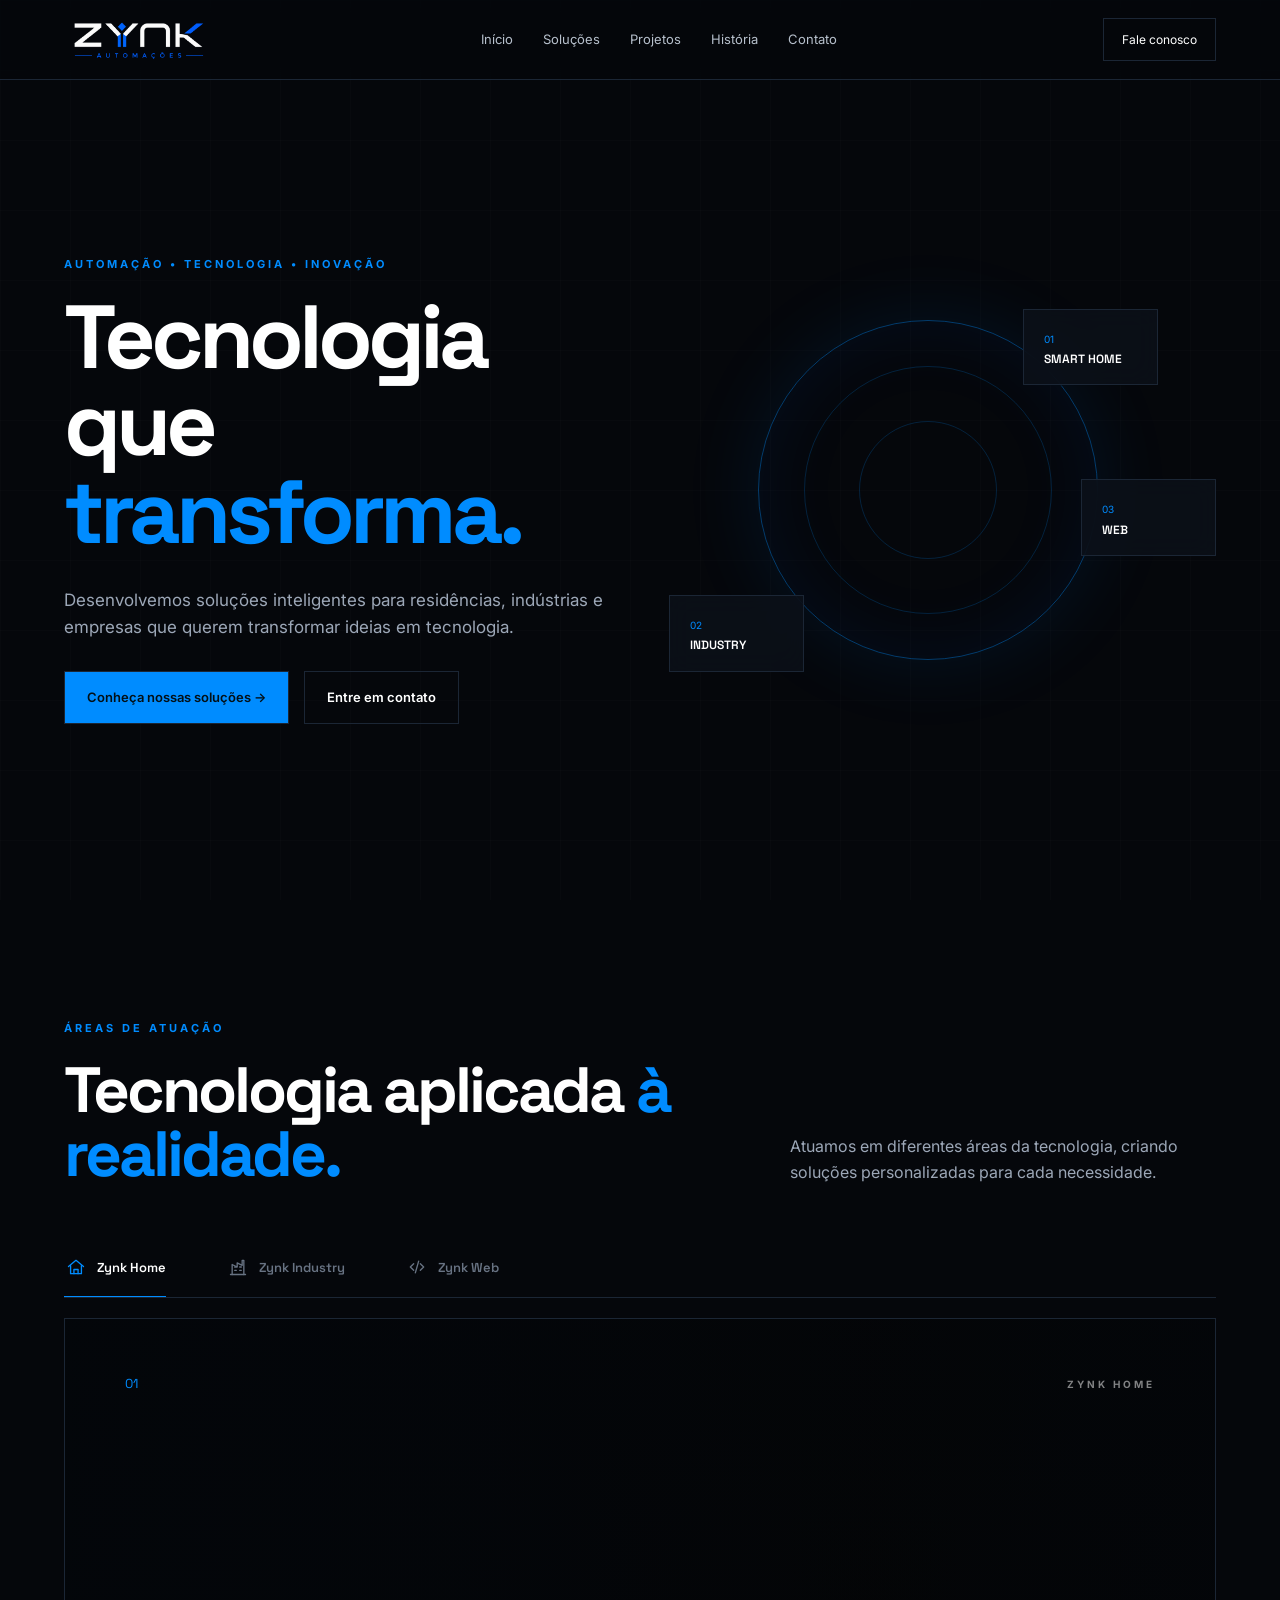
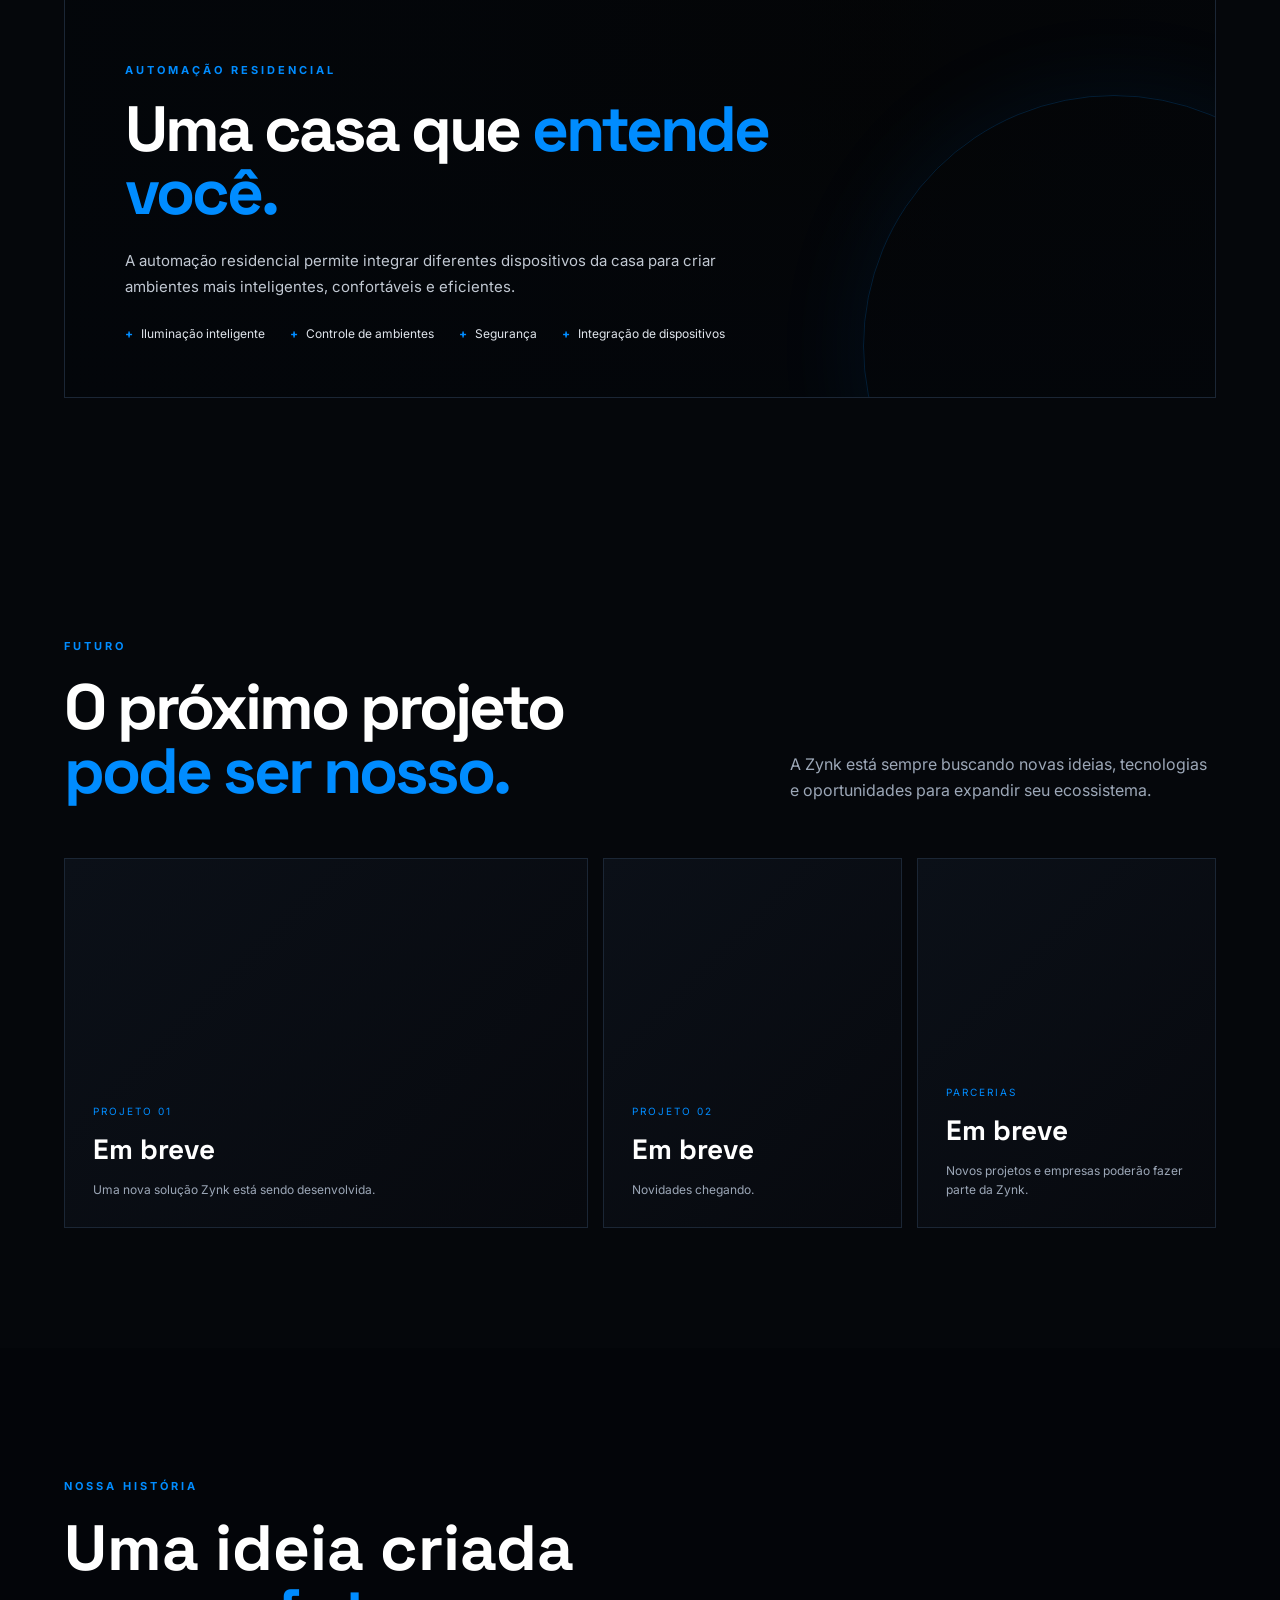
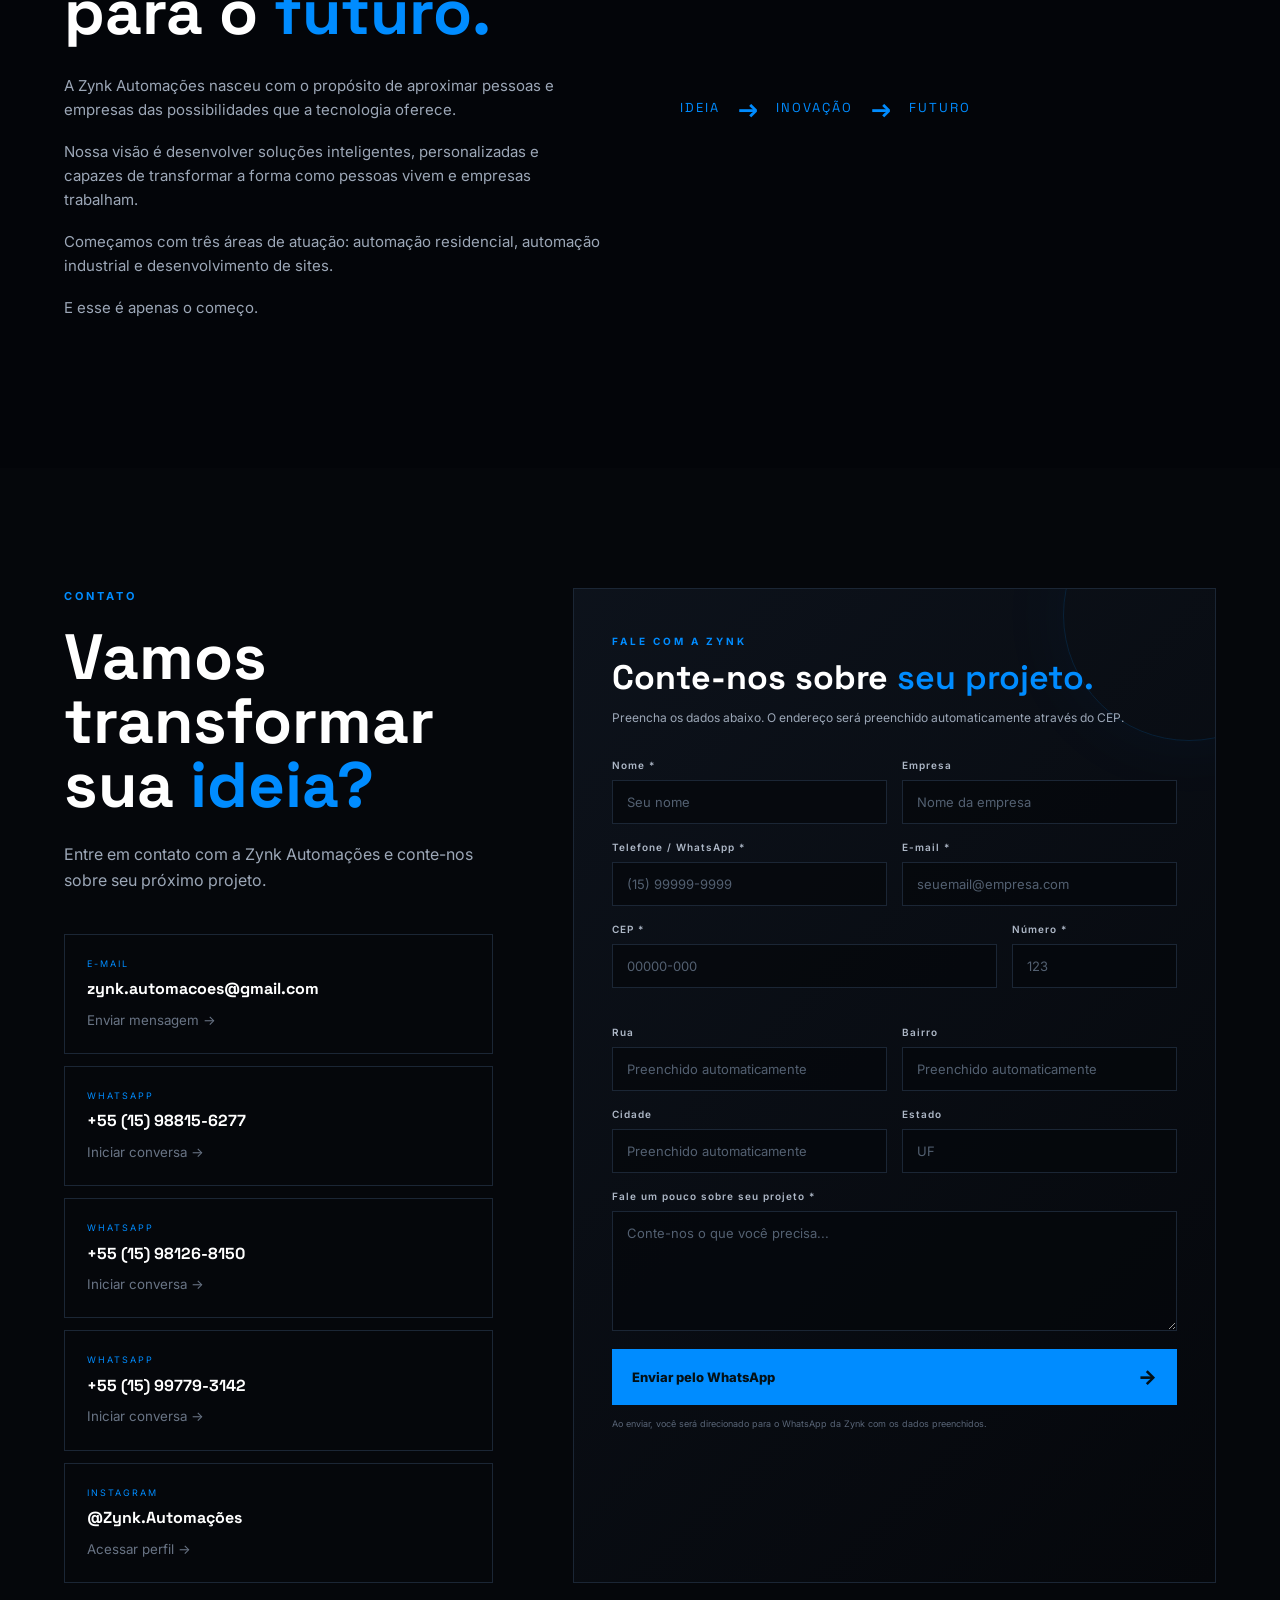
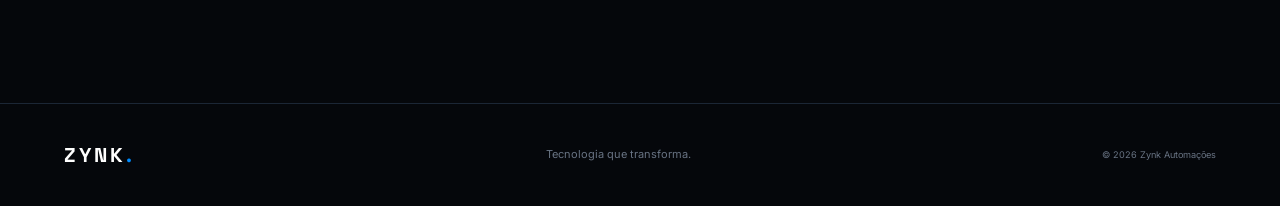
==== index.html @ 9f676075 "novos numeros" ====
<!DOCTYPE html>
<html lang="pt-BR">

<head>
    <meta charset="UTF-8">
    <meta name="viewport" content="width=device-width, initial-scale=1.0">

    <title>Zynk Automações</title>

    <link rel="stylesheet" href="style.css">
</head>

<body>

    <!-- ================= HEADER ================= -->

    <header class="header">

        <a href="#inicio" class="logo">
            <img src="imagens/logo-zynk.png.png" alt="Zynk Automações">
        </a>

        <nav class="desktop-nav">
            <a href="#inicio">Início</a>
            <a href="#atuacao">Soluções</a>
            <a href="#projetos">Projetos</a>
            <a href="#historia">História</a>
            <a href="#contato">Contato</a>
        </nav>

        <a href="#contato" class="header-button">
            Fale conosco
        </a>

        <!-- MENU HAMBÚRGUER -->

        <button
            class="menu-toggle"
            type="button"
            aria-label="Abrir menu"
            aria-expanded="false">

            <span></span>
            <span></span>
            <span></span>

        </button>

        <!-- MENU MOBILE -->

        <nav class="mobile-nav">

            <a href="#inicio">Início</a>
            <a href="#atuacao">Soluções</a>
            <a href="#projetos">Projetos</a>
            <a href="#historia">História</a>
            <a href="#contato">Contato</a>

            <a href="#contato" class="mobile-contact-button">
                Fale conosco →
            </a>

        </nav>

    </header>


    <!-- ================= HERO ================= -->

    <section id="inicio" class="hero">

        <div class="hero-content">

            <p class="tag">
                AUTOMAÇÃO • TECNOLOGIA • INOVAÇÃO
            </p>

            <h1>
                Tecnologia que
                <span>transforma.</span>
            </h1>

            <p class="hero-description">
                Desenvolvemos soluções inteligentes para residências,
                indústrias e empresas que querem transformar ideias
                em tecnologia.
            </p>

            <div class="hero-buttons">

                <a href="#atuacao" class="button primary">
                    Conheça nossas soluções →
                </a>

                <a href="#contato" class="button secondary">
                    Entre em contato
                </a>

            </div>

        </div>


        <!-- ELEMENTO VISUAL -->

        <div class="hero-visual">

            <div class="circle"></div>

            <div class="tech-card card-1">
                <span>01</span>
                <p>SMART HOME</p>
            </div>

            <div class="tech-card card-2">
                <span>02</span>
                <p>INDUSTRY</p>
            </div>

            <div class="tech-card card-3">
                <span>03</span>
                <p>WEB</p>
            </div>

        </div>

    </section>


    <!-- ================= ÁREAS DE ATUAÇÃO ================= -->

    <section id="atuacao" class="sector-section">

        <div class="sector-header">

            <div>

                <p class="tag">
                    ÁREAS DE ATUAÇÃO
                </p>

                <h2>
                    Tecnologia aplicada
                    <span>à realidade.</span>
                </h2>

            </div>

            <p>
                Atuamos em diferentes áreas da tecnologia,
                criando soluções personalizadas para cada
                necessidade.
            </p>

        </div>


        <!-- ================= ABAS ================= -->

        <div class="sector-tabs" role="tablist">

            <!-- HOME -->

            <button
                class="sector-tab active"
                type="button"
                data-sector="residencial"
                role="tab"
                aria-selected="true">

                <span class="tab-icon">

                    <svg viewBox="0 0 24 24" aria-hidden="true">
                        <path d="M3 11.5 12 4l9 7.5"></path>
                        <path d="M5.5 10.5V20h13v-9.5"></path>
                        <path d="M9.5 20v-5h5v5"></path>
                    </svg>

                </span>

                <span class="tab-text">
                    Zynk Home
                </span>

            </button>


            <!-- INDUSTRY -->

            <button
                class="sector-tab"
                type="button"
                data-sector="industrial"
                role="tab"
                aria-selected="false">

                <span class="tab-icon">

                    <svg viewBox="0 0 24 24" aria-hidden="true">
                        <path d="M3 21h18"></path>
                        <path d="M5 21V9l6 3V7l6 3V4h2v17"></path>
                        <path d="M8 16h2"></path>
                        <path d="M14 16h2"></path>
                        <path d="M8 12h2"></path>
                        <path d="M14 12h2"></path>
                    </svg>

                </span>

                <span class="tab-text">
                    Zynk Industry
                </span>

            </button>


            <!-- WEB -->

            <button
                class="sector-tab"
                type="button"
                data-sector="sites"
                role="tab"
                aria-selected="false">

                <span class="tab-icon">

                    <svg viewBox="0 0 24 24" aria-hidden="true">
                        <path d="m8 8-4 4 4 4"></path>
                        <path d="m16 8 4 4-4 4"></path>
                        <path d="m14 5-4 14"></path>
                    </svg>

                </span>

                <span class="tab-text">
                    Zynk Web
                </span>

            </button>

        </div>


        <!-- ================= ÁREA DOS SETORES ================= -->

        <div class="sector-display">


            <!-- ================= RESIDENCIAL ================= -->

            <article
                class="sector-panel active"
                data-panel="residencial">

                <video
                    class="sector-video"
                    autoplay
                    muted
                    loop
                    playsinline
                    preload="metadata">

                    <source
                        src="videos/smart-city-otimizado.mp4"
                        type="video/mp4">

                </video>

                <div class="sector-overlay"></div>

                <div class="sector-content">

                    <div class="sector-top">

                        <span class="sector-number">
                            01
                        </span>

                        <span class="sector-category">
                            ZYNK HOME
                        </span>

                    </div>


                    <div class="sector-main-text">

                        <p class="sector-small-title">
                            AUTOMAÇÃO RESIDENCIAL
                        </p>

                        <h3>
                            Uma casa que
                            <span>entende você.</span>
                        </h3>

                        <p class="sector-description">
                            A automação residencial permite integrar
                            diferentes dispositivos da casa para criar
                            ambientes mais inteligentes, confortáveis
                            e eficientes.
                        </p>

                        <ul class="sector-list">

                            <li>Iluminação inteligente</li>
                            <li>Controle de ambientes</li>
                            <li>Segurança</li>
                            <li>Integração de dispositivos</li>

                        </ul>

                    </div>

                </div>

            </article>


            <!-- ================= INDUSTRIAL ================= -->

            <article
                class="sector-panel"
                data-panel="industrial">

                <video
                    class="sector-video"
                    muted
                    loop
                    playsinline
                    preload="metadata">

                    <source
                        src="videos/industria-otimizado.mp4"
                        type="video/mp4">

                </video>

                <div class="sector-overlay"></div>

                <div class="sector-content">

                    <div class="sector-top">

                        <span class="sector-number">
                            02
                        </span>

                        <span class="sector-category">
                            ZYNK INDUSTRY
                        </span>

                    </div>


                    <div class="sector-main-text">

                        <p class="sector-small-title">
                            AUTOMAÇÃO INDUSTRIAL
                        </p>

                        <h3>
                            Processos mais
                            <span>inteligentes.</span>
                        </h3>

                        <p class="sector-description">
                            Desenvolvemos soluções para automatizar,
                            monitorar e integrar processos industriais,
                            buscando mais eficiência e controle.
                        </p>

                        <ul class="sector-list">

                            <li>Monitoramento</li>
                            <li>Controle de processos</li>
                            <li>Integração de sistemas</li>
                            <li>Projetos personalizados</li>

                        </ul>

                    </div>

                </div>

            </article>


            <!-- ================= SITES ================= -->

            <article
                class="sector-panel"
                data-panel="sites">

                <video
                    class="sector-video"
                    muted
                    loop
                    playsinline
                    preload="metadata">

                    <source
                        src="videos/web-otimizado.mp4"
                        type="video/mp4">

                </video>

                <div class="sector-overlay"></div>

                <div class="sector-content">

                    <div class="sector-top">

                        <span class="sector-number">
                            03
                        </span>

                        <span class="sector-category">
                            ZYNK WEB
                        </span>

                    </div>


                    <div class="sector-main-text">

                        <p class="sector-small-title">
                            DESENVOLVIMENTO DE SITES
                        </p>

                        <h3>
                            Sua empresa na
                            <span>internet.</span>
                        </h3>

                        <p class="sector-description">
                            Desenvolvemos sites modernos e responsivos
                            para empresas que desejam fortalecer sua
                            presença digital.
                        </p>

                        <ul class="sector-list">

                            <li>Sites institucionais</li>
                            <li>Landing pages</li>
                            <li>Design responsivo</li>
                            <li>Projetos personalizados</li>

                        </ul>

                    </div>

                </div>

            </article>

        </div>

    </section>


    <!-- ================= PROJETOS ================= -->

    <section id="projetos" class="section projects">

        <div class="section-header">

            <div>

                <p class="tag">
                    FUTURO
                </p>

                <h2>
                    O próximo projeto
                    <span>pode ser nosso.</span>
                </h2>

            </div>

            <p>
                A Zynk está sempre buscando novas ideias,
                tecnologias e oportunidades para expandir
                seu ecossistema.
            </p>

        </div>


        <div class="project-grid">

            <div class="project-card large">

                <span>
                    PROJETO 01
                </span>

                <h3>
                    Em breve
                </h3>

                <p>
                    Uma nova solução Zynk está sendo desenvolvida.
                </p>

            </div>


            <div class="project-card">

                <span>
                    PROJETO 02
                </span>

                <h3>
                    Em breve
                </h3>

                <p>
                    Novidades chegando.
                </p>

            </div>


            <div class="project-card">

                <span>
                    PARCERIAS
                </span>

                <h3>
                    Em breve
                </h3>

                <p>
                    Novos projetos e empresas poderão
                    fazer parte da Zynk.
                </p>

            </div>

        </div>

    </section>


    <!-- ================= HISTÓRIA ================= -->

    <section id="historia" class="history">

        <div class="history-content">

            <p class="tag">
                NOSSA HISTÓRIA
            </p>

            <h2>
                Uma ideia criada
                para o <span>futuro.</span>
            </h2>

            <p>
                A Zynk Automações nasceu com o propósito de
                aproximar pessoas e empresas das possibilidades
                que a tecnologia oferece.
            </p>

            <p>
                Nossa visão é desenvolver soluções inteligentes,
                personalizadas e capazes de transformar a forma
                como pessoas vivem e empresas trabalham.
            </p>

            <p>
                Começamos com três áreas de atuação:
                automação residencial, automação industrial
                e desenvolvimento de sites.
            </p>

            <p>
                E esse é apenas o começo.
            </p>

        </div>


        <div class="history-visual">

            <div class="history-line">

                <span>IDEIA</span>

                <strong>→</strong>

                <span>INOVAÇÃO</span>

                <strong>→</strong>

                <span>FUTURO</span>

            </div>

        </div>

    </section>


    <!-- ================= CONTATO ================= -->

    <section id="contato" class="section contact">

        <div class="contact-title">

            <p class="tag">
                CONTATO
            </p>

            <h2>
                Vamos transformar
                sua <span>ideia?</span>
            </h2>

            <p>
                Entre em contato com a Zynk Automações
                e conte-nos sobre seu próximo projeto.
            </p>


            <!-- CONTATOS DIRETOS -->

            <div class="contact-list">

                <!-- E-MAIL -->

                <a
                    href="mailto:zynk.automacoes@gmail.com"
                    class="contact-item">

                    <span>
                        E-MAIL
                    </span>

                    <strong>
                        zynk.automacoes@gmail.com
                    </strong>

                    <small>
                        Enviar mensagem →
                    </small>

                </a>


                <!-- TELEFONE 1 / WHATSAPP -->

                <a
                    href="https://wa.me/5515988156277"
                    target="_blank"
                    rel="noopener noreferrer"
                    class="contact-item">

                    <span>
                        WHATSAPP
                    </span>

                    <strong>
                        +55 (15) 98815-6277
                    </strong>

                    <small>
                        Iniciar conversa →
                    </small>

                </a>


                <!-- TELEFONE 2 -->

                <a
                    href="https://wa.me/5515981268150"
                    target="_blank"
                    rel="noopener noreferrer"
                    class="contact-item">

                    <span>
                        WHATSAPP
                    </span>

                    <strong>
                        +55 (15) 98126-8150
                    </strong>

                    <small>
                        Iniciar conversa →
                    </small>

                </a>


                <!-- TELEFONE 3 -->

                <a
                    href="https://wa.me/5515997793142"
                    target="_blank"
                    rel="noopener noreferrer"
                    class="contact-item">

                    <span>
                        WHATSAPP
                    </span>

                    <strong>
                        +55 (15) 99779-3142
                    </strong>

                    <small>
                        Iniciar conversa →
                    </small>

                </a>


                <!-- INSTAGRAM -->

                <a
                    href="https://www.instagram.com/zynk.automacoes/"
                    target="_blank"
                    rel="noopener noreferrer"
                    class="contact-item">

                    <span>
                        INSTAGRAM
                    </span>

                    <strong>
                        @Zynk.Automações
                    </strong>

                    <small>
                        Acessar perfil →
                    </small>

                </a>

            </div>

        </div>


        <!-- ================= FORMULÁRIO ================= -->

        <div class="contact-form-wrapper">

            <div class="form-heading">

                <span>
                    FALE COM A ZYNK
                </span>

                <h3>
                    Conte-nos sobre
                    <strong>seu projeto.</strong>
                </h3>

                <p>
                    Preencha os dados abaixo. O endereço será
                    preenchido automaticamente através do CEP.
                </p>

            </div>


            <form id="contactForm" class="contact-form">

                <div class="form-row">

                    <div class="form-group">

                        <label for="nome">
                            Nome *
                        </label>

                        <input
                            type="text"
                            id="nome"
                            name="nome"
                            placeholder="Seu nome"
                            autocomplete="name"
                            required>

                    </div>


                    <div class="form-group">

                        <label for="empresa">
                            Empresa
                        </label>

                        <input
                            type="text"
                            id="empresa"
                            name="empresa"
                            placeholder="Nome da empresa"
                            autocomplete="organization">

                    </div>

                </div>


                <div class="form-row">

                    <div class="form-group">

                        <label for="telefone">
                            Telefone / WhatsApp *
                        </label>

                        <input
                            type="tel"
                            id="telefone"
                            name="telefone"
                            placeholder="(15) 99999-9999"
                            autocomplete="tel"
                            maxlength="15"
                            required>

                    </div>


                    <div class="form-group">

                        <label for="email">
                            E-mail *
                        </label>

                        <input
                            type="email"
                            id="email"
                            name="email"
                            placeholder="seuemail@empresa.com"
                            autocomplete="email"
                            required>

                    </div>

                </div>


                <div class="form-row cep-row">

                    <div class="form-group cep-field">

                        <label for="cep">
                            CEP *
                        </label>

                        <input
                            type="text"
                            id="cep"
                            name="cep"
                            placeholder="00000-000"
                            inputmode="numeric"
                            autocomplete="postal-code"
                            maxlength="9"
                            required>

                        <small id="cepStatus" class="cep-status"></small>

                    </div>


                    <div class="form-group number-field">

                        <label for="numero">
                            Número *
                        </label>

                        <input
                            type="text"
                            id="numero"
                            name="numero"
                            placeholder="123"
                            autocomplete="address-line2"
                            required>

                    </div>

                </div>


                <div class="form-row">

                    <div class="form-group">

                        <label for="endereco">
                            Rua
                        </label>

                        <input
                            type="text"
                            id="endereco"
                            name="endereco"
                            placeholder="Preenchido automaticamente"
                            autocomplete="street-address"
                            readonly>

                    </div>


                    <div class="form-group">

                        <label for="bairro">
                            Bairro
                        </label>

                        <input
                            type="text"
                            id="bairro"
                            name="bairro"
                            placeholder="Preenchido automaticamente"
                            readonly>

                    </div>

                </div>


                <div class="form-row">

                    <div class="form-group">

                        <label for="cidade">
                            Cidade
                        </label>

                        <input
                            type="text"
                            id="cidade"
                            name="cidade"
                            placeholder="Preenchido automaticamente"
                            autocomplete="address-level2"
                            readonly>

                    </div>


                    <div class="form-group state-field">

                        <label for="estado">
                            Estado
                        </label>

                        <input
                            type="text"
                            id="estado"
                            name="estado"
                            placeholder="UF"
                            maxlength="2"
                            readonly>

                    </div>

                </div>


                <div class="form-group">

                    <label for="mensagem">
                        Fale um pouco sobre seu projeto *
                    </label>

                    <textarea
                        id="mensagem"
                        name="mensagem"
                        rows="5"
                        placeholder="Conte-nos o que você precisa..."
                        required></textarea>

                </div>


                <button
                    type="submit"
                    class="form-submit">

                    Enviar pelo WhatsApp
                    <span>→</span>

                </button>


                <p class="form-note">
                    Ao enviar, você será direcionado para o WhatsApp
                    da Zynk com os dados preenchidos.
                </p>

            </form>

        </div>

    </section>


    <!-- ================= FOOTER ================= -->

    <footer>

        <div class="footer-logo">
            ZYNK<span>.</span>
        </div>

        <p>
            Tecnologia que transforma.
        </p>

        <small>
            © 2026 Zynk Automações
        </small>

    </footer>


    <script src="script.js"></script>

</body>

</html>
---- style.css ----
@import url(
    'https://fonts.googleapis.com/css2?family=Inter:wght@400;500;600;700;800&family=Space+Grotesk:wght@400;500;600;700&display=swap'
);


/* =====================================================
   CONFIGURAÇÕES
===================================================== */

:root {

    --bg: #05070b;
    --bg-secondary: #0b0f16;
    --card: #101722;

    --text: #ffffff;
    --muted: #9ca7b7;

    --line: #1b2635;

    --cyan: #008CFF;
    --purple: #006BFF;

}


* {

    margin: 0;
    padding: 0;

    box-sizing: border-box;

}


html {

    scroll-behavior: smooth;

}


body {

    background: var(--bg);

    color: var(--text);

    font-family: "Inter", sans-serif;

    line-height: 1.6;

    overflow-x: hidden;

}


a {

    text-decoration: none;

    color: inherit;

}


button,
input,
textarea {

    font-family: inherit;

}


button {

    border: none;

}


input,
textarea {

    outline: none;

}


/* =====================================================
   SCROLLBAR
===================================================== */

::-webkit-scrollbar {

    width: 8px;

}


::-webkit-scrollbar-track {

    background: #030509;

}


::-webkit-scrollbar-thumb {

    background: #172334;

}


::-webkit-scrollbar-thumb:hover {

    background: var(--cyan);

}


/* =====================================================
   HEADER
===================================================== */

.header {

    height: 80px;

    position: fixed;

    top: 0;
    left: 0;

    width: 100%;

    z-index: 1000;

    display: flex;

    align-items: center;

    justify-content: space-between;

    padding: 0 5%;

    background: rgba(5,7,11,0.75);

    backdrop-filter: blur(15px);

    border-bottom: 1px solid var(--line);

}


.logo {

    display: flex;

    align-items: center;

    z-index: 1002;

}


.logo img {

    width: 150px;

    height: auto;

    display: block;

}


.desktop-nav {

    display: flex;

    gap: 30px;

}


.desktop-nav a {

    font-size: 13px;

    color: #b7c0cc;

    transition: 0.3s;

}


.desktop-nav a:hover {

    color: var(--cyan);

}


.header-button {

    border: 1px solid var(--line);

    padding: 11px 18px;

    font-size: 12px;

    transition: 0.3s;

}


.header-button:hover {

    border-color: var(--cyan);

    color: var(--cyan);

}


/* =====================================================
   MENU HAMBÚRGUER
===================================================== */

.menu-toggle {

    display: none;

    width: 42px;
    height: 42px;

    background: transparent;

    cursor: pointer;

    align-items: center;

    justify-content: center;

    flex-direction: column;

    gap: 5px;

    z-index: 1002;

}


.menu-toggle span {

    display: block;

    width: 24px;
    height: 2px;

    background: white;

    transition: 0.3s;

}


.menu-toggle.active span:nth-child(1) {

    transform: translateY(7px) rotate(45deg);

}


.menu-toggle.active span:nth-child(2) {

    opacity: 0;

}


.menu-toggle.active span:nth-child(3) {

    transform: translateY(-7px) rotate(-45deg);

}


/* =====================================================
   MENU MOBILE
===================================================== */

.mobile-nav {

    display: none;

    position: absolute;

    top: 80px;

    left: 0;

    width: 100%;

    padding: 15px 5% 25px;

    background: rgba(5,7,11,0.98);

    backdrop-filter: blur(20px);

    border-bottom: 1px solid var(--line);

}


.mobile-nav.open {

    display: flex;

    flex-direction: column;

}


.mobile-nav a {

    padding: 16px 0;

    color: #b7c0cc;

    font-size: 14px;

    border-bottom: 1px solid rgba(27,38,53,0.6);

    transition: 0.3s;

}


.mobile-nav a:hover {

    color: var(--cyan);

}


.mobile-nav .mobile-contact-button {

    margin-top: 15px;

    padding: 14px 18px;

    color: #031016;

    background: var(--cyan);

    border: none;

    text-align: center;

    font-weight: 700;

}


/* =====================================================
   HERO
===================================================== */

.hero {

    min-height: 100vh;

    padding: 160px 5% 80px;

    max-width: 1500px;

    margin: auto;

    display: grid;

    grid-template-columns: 1fr 1fr;

    align-items: center;

    position: relative;

    overflow: hidden;

}


.hero::before {

    content: "";

    position: absolute;

    inset: 0;

    opacity: 0.18;

    background-image:

        linear-gradient(
            rgba(255,255,255,0.08) 1px,
            transparent 1px
        ),

        linear-gradient(
            90deg,
            rgba(255,255,255,0.08) 1px,
            transparent 1px
        );

    background-size: 70px 70px;

}


.hero-content {

    position: relative;

    z-index: 2;

}


.tag {

    color: var(--cyan);

    font-size: 11px;

    font-weight: 700;

    letter-spacing: 3px;

    margin-bottom: 20px;

}


.hero h1 {

    font-family: "Space Grotesk";

    font-size: clamp(55px, 7vw, 95px);

    line-height: 0.98;

    letter-spacing: -5px;

    max-width: 800px;

}


.hero h1 span {

    color: var(--cyan);

}


.hero-description {

    color: var(--muted);

    max-width: 570px;

    font-size: 17px;

    margin: 30px 0;

}


.hero-buttons {

    display: flex;

    gap: 15px;

    flex-wrap: wrap;

}


.button {

    padding: 15px 22px;

    border: 1px solid var(--line);

    font-size: 13px;

    font-weight: 600;

    transition: 0.3s;

}


.primary {

    background: var(--cyan);

    color: #031016;

}


.primary:hover {

    transform: translateY(-3px);

    box-shadow:
        0 10px 40px rgba(0,140,255,0.2);

}


.secondary:hover {

    border-color: var(--cyan);

    color: var(--cyan);

}


/* =====================================================
   HERO VISUAL
===================================================== */

.hero-visual {

    min-height: 550px;

    position: relative;

    display: flex;

    align-items: center;

    justify-content: center;

}


.circle {

    width: 340px;

    height: 340px;

    border-radius: 50%;

    border: 1px solid rgba(0,140,255,0.4);

    box-shadow:

        0 0 80px rgba(0,140,255,0.1),

        inset 0 0 80px rgba(0,107,255,0.08);

    position: relative;

}


.circle::before {

    content: "";

    position: absolute;

    inset: 45px;

    border-radius: 50%;

    border: 1px solid rgba(0,140,255,0.2);

}


.circle::after {

    content: "";

    position: absolute;

    inset: 100px;

    border-radius: 50%;

    border: 1px solid rgba(0,140,255,0.2);

}


.tech-card {

    position: absolute;

    padding: 15px 20px;

    min-width: 135px;

    background: rgba(12,17,25,0.85);

    border: 1px solid var(--line);

    backdrop-filter: blur(12px);

}


.tech-card span {

    color: var(--cyan);

    font-size: 10px;

}


.tech-card p {

    font-family: "Space Grotesk";

    font-size: 12px;

    font-weight: 600;

}


.card-1 {

    top: 17%;

    right: 10%;

}


.card-2 {

    bottom: 17%;

    left: 5%;

}


.card-3 {

    top: 48%;

    right: 0;

}


/* =====================================================
   SETORES
===================================================== */

.sector-section {

    padding: 120px 5%;

    max-width: 1600px;

    margin: auto;

}


.sector-header {

    display: grid;

    grid-template-columns: 1fr 0.65fr;

    gap: 70px;

    align-items: end;

    margin-bottom: 50px;

}


.sector-header h2 {

    font-family: "Space Grotesk";

    font-size: clamp(40px, 5vw, 65px);

    line-height: 1;

    letter-spacing: -3px;

}


.sector-header h2 span {

    color: var(--cyan);

}


.sector-header > p {

    color: var(--muted);

    max-width: 500px;

}


/* =====================================================
   ABAS DOS SETORES
===================================================== */

.sector-tabs {

    display: flex;

    align-items: center;

    gap: 0;

    border-bottom: 1px solid var(--line);

    margin-bottom: 20px;

    overflow-x: auto;

    scrollbar-width: none;

}


.sector-tabs::-webkit-scrollbar {

    display: none;

}


.sector-tab {

    position: relative;

    border: none;

    background: transparent;

    color: #687383;

    padding: 20px 30px 18px;

    cursor: pointer;

    font-size: 13px;

    font-weight: 600;

    white-space: nowrap;

    transition: 0.3s;

    display: flex;

    align-items: center;

    gap: 10px;

}


.sector-tab:first-child {

    padding-left: 0;

}


.sector-tab:hover {

    color: white;

}


.sector-tab.active {

    color: white;

}


.sector-tab::after {

    content: "";

    position: absolute;

    left: 30px;
    right: 30px;

    bottom: -1px;

    height: 2px;

    background: var(--cyan);

    transform: scaleX(0);

    transform-origin: center;

    transition: 0.3s;

}


.sector-tab:first-child::after {

    left: 0;

}


.sector-tab.active::after {

    transform: scaleX(1);

}


/* ÍCONES */

.tab-icon {

    width: 23px;
    height: 23px;

    display: flex;

    align-items: center;
    justify-content: center;

}


.tab-icon svg {

    width: 20px;
    height: 20px;

    fill: none;

    stroke: currentColor;

    stroke-width: 1.6;

    stroke-linecap: round;

    stroke-linejoin: round;

    transition: 0.3s;

}


.sector-tab.active .tab-icon {

    color: var(--cyan);

}


.tab-text {

    font-family: "Space Grotesk";

}


/* =====================================================
   ÁREA DO CONTEÚDO
===================================================== */

.sector-display {

    position: relative;

    width: 100%;

    min-height: 680px;

    overflow: hidden;

    background: #020407;

    border: 1px solid var(--line);

}


/* =====================================================
   PAINÉIS
===================================================== */

.sector-panel {

    position: absolute;

    inset: 0;

    opacity: 0;

    visibility: hidden;

    pointer-events: none;

    transition:
        opacity 0.6s ease,
        visibility 0.6s ease;

}


.sector-panel.active {

    opacity: 1;

    visibility: visible;

    pointer-events: auto;

}


/* =====================================================
   VÍDEO
===================================================== */

.sector-video {

    position: absolute;

    inset: 0;

    width: 100%;
    height: 100%;

    object-fit: cover;

    z-index: 1;

    background: #020407;

    filter: grayscale(100%);

}


/* =====================================================
   OVERLAY
===================================================== */

.sector-overlay {

    position: absolute;

    inset: 0;

    z-index: 2;

    background:

        linear-gradient(
            90deg,
            rgba(3,6,10,0.96) 0%,
            rgba(3,6,10,0.82) 35%,
            rgba(3,6,10,0.42) 70%,
            rgba(3,6,10,0.72) 100%
        ),

        linear-gradient(
            0deg,
            rgba(3,6,10,0.95) 0%,
            transparent 45%,
            rgba(3,6,10,0.35) 100%
        );

}


/* =====================================================
   CONTEÚDO SOBRE O VÍDEO
===================================================== */

.sector-content {

    position: relative;

    z-index: 3;

    height: 100%;

    min-height: 680px;

    padding: 55px 60px;

    display: flex;

    flex-direction: column;

    justify-content: space-between;

}


.sector-top {

    display: flex;

    align-items: center;

    justify-content: space-between;

}


.sector-number {

    font-family: "Space Grotesk";

    font-size: 13px;

    color: var(--cyan);

}


.sector-category {

    font-size: 10px;

    letter-spacing: 3px;

    font-weight: 700;

    color: rgba(255,255,255,0.5);

}


.sector-main-text {

    max-width: 700px;

}


.sector-small-title {

    color: var(--cyan);

    font-size: 11px;

    letter-spacing: 3px;

    font-weight: 700;

    margin-bottom: 18px;

}


.sector-main-text h3 {

    font-family: "Space Grotesk";

    font-size: clamp(45px, 5vw, 75px);

    line-height: 0.98;

    letter-spacing: -3px;

    margin-bottom: 25px;

}


.sector-main-text h3 span {

    color: var(--cyan);

}


.sector-description {

    color: #c1c8d2;

    max-width: 600px;

    font-size: 15px;

    line-height: 1.7;

    margin-bottom: 25px;

}


.sector-list {

    list-style: none;

    display: flex;

    flex-wrap: wrap;

    gap: 10px 25px;

}


.sector-list li {

    color: #e0e5ec;

    font-size: 12px;

}


.sector-list li::before {

    content: "+";

    color: var(--cyan);

    margin-right: 8px;

    font-weight: 700;

}


/* =====================================================
   EFEITO DO PAINEL
===================================================== */

.sector-panel::before {

    content: "";

    position: absolute;

    width: 500px;
    height: 500px;

    right: -150px;
    bottom: -200px;

    border-radius: 50%;

    border: 1px solid rgba(0,140,255,0.18);

    box-shadow:
        0 0 100px rgba(0,140,255,0.08);

    z-index: 3;

    pointer-events: none;

}


/* =====================================================
   SEÇÕES
===================================================== */

.section {

    max-width: 1500px;

    margin: auto;

    padding: 120px 5%;

}


.section-header {

    display: grid;

    grid-template-columns: 1fr 0.65fr;

    gap: 70px;

    align-items: end;

    margin-bottom: 55px;

}


.section-header h2 {

    font-family: "Space Grotesk";

    font-size: clamp(40px, 5vw, 65px);

    line-height: 1;

    letter-spacing: -3px;

}


.section-header h2 span {

    color: var(--cyan);

}


.section-header > p {

    color: var(--muted);

}


/* =====================================================
   PROJETOS
===================================================== */

.project-grid {

    display: grid;

    grid-template-columns: 1.4fr .8fr .8fr;

    gap: 15px;

}


.project-card {

    min-height: 270px;

    padding: 28px;

    border: 1px solid var(--line);

    background:

        linear-gradient(
            135deg,
            #0b1018,
            #07090e
        );

    display: flex;

    flex-direction: column;

    justify-content: flex-end;

    position: relative;

    overflow: hidden;

    transition: 0.3s;

}


.project-card:hover {

    border-color: rgba(0,140,255,0.35);

    transform: translateY(-4px);

}


.project-card.large {

    min-height: 370px;

}


.project-card span {

    color: var(--cyan);

    font-size: 10px;

    letter-spacing: 2px;

}


.project-card h3 {

    font-family: "Space Grotesk";

    font-size: 28px;

    margin: 8px 0;

}


.project-card p {

    color: var(--muted);

    font-size: 12px;

}


/* =====================================================
   HISTÓRIA
===================================================== */

.history {

    padding: 130px 5%;

    display: grid;

    grid-template-columns: 1fr 1fr;

    gap: 80px;

    background: #030509;

    position: relative;

}


.history-content {

    max-width: 700px;

    justify-self: end;

}


.history h2 {

    font-family: "Space Grotesk";

    font-size: clamp(40px,5vw,65px);

    line-height: 1;

    margin-bottom: 30px;

}


.history h2 span {

    color: var(--cyan);

}


.history-content > p:not(.tag) {

    color: var(--muted);

    font-size: 15px;

    margin-bottom: 18px;

}


.history-visual {

    display: flex;

    align-items: center;

}


.history-line {

    display: flex;

    align-items: center;

    gap: 18px;

    color: var(--cyan);

    font-family: "Space Grotesk";

}


.history-line span {

    font-size: 13px;

    letter-spacing: 2px;

}


.history-line strong {

    font-size: 25px;

}


/* =====================================================
   CONTATO
===================================================== */

.contact {

    display: grid;

    grid-template-columns: .8fr 1.2fr;

    gap: 80px;

}


.contact-title h2 {

    font-family: "Space Grotesk";

    font-size: clamp(42px,5vw,65px);

    line-height: 1;

}


.contact-title h2 span {

    color: var(--cyan);

}


.contact-title > p:not(.tag) {

    color: var(--muted);

    margin-top: 25px;

    max-width: 450px;

}


/* =====================================================
   CONTATOS DIRETOS
===================================================== */

.contact-list {

    display: flex;

    flex-direction: column;

    gap: 12px;

    margin-top: 40px;

    width: 100%;

    max-width: 520px;

}


.contact-item {

    width: 100%;

    padding: 22px;

    border: 1px solid var(--line);

    display: flex;

    flex-direction: column;

    background: transparent;

    transition: 0.3s;

}


.contact-item:hover {

    border-color: rgba(0,140,255,0.4);

    background: #090e15;

}


.contact-item span {

    color: var(--cyan);

    font-size: 9px;

    letter-spacing: 2px;

}


.contact-item strong {

    font-family: "Space Grotesk";

    font-size: 16px;

    margin-top: 5px;

}


.contact-item small {

    color: #697485;

    margin-top: 8px;

}


/* =====================================================
   GRUPO DOS TELEFONES
===================================================== */

.contact-phone-group {

    cursor: default;

}


.contact-phone-group:hover {

    border-color: rgba(0,140,255,0.4);

}


.phone-links {

    display: flex;

    flex-direction: column;

    width: 100%;

    margin-top: 8px;

}


.phone-links a {

    display: flex;

    align-items: center;

    justify-content: space-between;

    gap: 20px;

    padding: 14px 0;

    border-top: 1px solid var(--line);

    transition: 0.3s;

}


.phone-links a:first-child {

    border-top: none;

    padding-top: 8px;

}


.phone-links a:last-child {

    padding-bottom: 4px;

}


.phone-links a:hover {

    color: var(--cyan);

}


.phone-links a:hover strong {

    color: var(--cyan);

}


.phone-links a:hover small {

    color: var(--text);

}


.phone-links a strong {

    margin-top: 0;

    font-size: 15px;

    transition: 0.3s;

}


.phone-links a small {

    margin-top: 0;

    color: #697485;

    white-space: nowrap;

    transition: 0.3s;

}


/* =====================================================
   FORMULÁRIO
===================================================== */

.contact-form-wrapper {

    border: 1px solid var(--line);

    background:
        linear-gradient(
            135deg,
            rgba(16,23,34,0.7),
            rgba(5,7,11,0.95)
        );

    padding: 38px;

    position: relative;

    overflow: hidden;

}


.contact-form-wrapper::before {

    content: "";

    position: absolute;

    width: 250px;
    height: 250px;

    right: -100px;
    top: -100px;

    border-radius: 50%;

    border: 1px solid rgba(0,140,255,0.15);

    box-shadow:
        0 0 80px rgba(0,140,255,0.05);

    pointer-events: none;

}


.form-heading {

    position: relative;

    z-index: 1;

    margin-bottom: 30px;

}


.form-heading > span {

    color: var(--cyan);

    font-size: 10px;

    letter-spacing: 3px;

    font-weight: 700;

}


.form-heading h3 {

    font-family: "Space Grotesk";

    font-size: 34px;

    line-height: 1.05;

    margin: 8px 0 12px;

}


.form-heading h3 strong {

    color: var(--cyan);

    font-weight: 600;

}


.form-heading p {

    color: var(--muted);

    font-size: 12px;

    max-width: 600px;

}


.contact-form {

    position: relative;

    z-index: 1;

}


.form-row {

    display: grid;

    grid-template-columns: 1fr 1fr;

    gap: 15px;

    margin-bottom: 15px;

}


.form-group {

    display: flex;

    flex-direction: column;

}


.form-group label {

    color: #aeb8c7;

    font-size: 10px;

    letter-spacing: 1px;

    margin-bottom: 7px;

    font-weight: 600;

}


.form-group input,
.form-group textarea {

    width: 100%;

    padding: 13px 14px;

    border: 1px solid var(--line);

    background: rgba(5,7,11,0.75);

    color: white;

    font-size: 13px;

    transition: 0.3s;

}


.form-group textarea {

    resize: vertical;

    min-height: 120px;

}


.form-group input::placeholder,
.form-group textarea::placeholder {

    color: #536071;

}


.form-group input:focus,
.form-group textarea:focus {

    border-color: rgba(0,140,255,0.7);

    box-shadow:
        0 0 0 2px rgba(0,140,255,0.06);

}


.form-group input[readonly] {

    color: #8f9aaa;

    cursor: default;

}


.cep-row {

    grid-template-columns: 1.4fr .6fr;

}


.cep-status {

    min-height: 17px;

    margin-top: 4px;

    color: var(--cyan);

    font-size: 9px;

}


.cep-status.error {

    color: #ff6b6b;

}


.form-submit {

    width: 100%;

    margin-top: 18px;

    padding: 16px 20px;

    display: flex;

    align-items: center;

    justify-content: space-between;

    background: var(--cyan);

    color: #031016;

    font-size: 13px;

    font-weight: 800;

    cursor: pointer;

    transition: 0.3s;

}


.form-submit:hover {

    transform: translateY(-2px);

    box-shadow:
        0 12px 35px rgba(0,140,255,0.18);

}


.form-submit span {

    font-size: 20px;

}


.form-note {

    color: #596577;

    font-size: 9px;

    margin-top: 12px;

    line-height: 1.5;

}


/* =====================================================
   FOOTER
===================================================== */

footer {

    padding: 35px 5%;

    border-top: 1px solid var(--line);

    display: flex;

    align-items: center;

    justify-content: space-between;

    color: #687383;

    font-size: 11px;

}


.footer-logo {

    color: white;

    font-family: "Space Grotesk";

    font-weight: 700;

    font-size: 20px;

    letter-spacing: 3px;

}


.footer-logo span {

    color: var(--cyan);

}


/* =====================================================
   RESPONSIVIDADE — TABLET / MOBILE
===================================================== */

@media (max-width: 1000px) {

    .desktop-nav,
    .header-button {

        display: none;

    }


    .menu-toggle {

        display: flex;

    }


    .hero {

        grid-template-columns: 1fr;

        padding-top: 140px;

    }


    .hero-visual {

        min-height: 400px;

    }


    .sector-header {

        grid-template-columns: 1fr;

        gap: 25px;

    }


    .sector-display {

        min-height: 650px;

    }


    .sector-content {

        min-height: 650px;

        padding: 40px;

    }


    .sector-main-text h3 {

        font-size: 55px;

    }


    .project-grid {

        grid-template-columns: 1fr;

    }


    .history {

        grid-template-columns: 1fr;

    }


    .history-content {

        justify-self: start;

    }


    .contact {

        grid-template-columns: 1fr;

    }

}


/* =====================================================
   MOBILE
===================================================== */

@media (max-width: 650px) {

    .header {

        height: 70px;

        padding: 0 5%;

    }


    .mobile-nav {

        top: 70px;

    }


    .logo img {

        width: 125px;

    }


    .hero {

        padding:
            130px 5% 60px;

    }


    .hero h1 {

        font-size: 52px;

        letter-spacing: -3px;

    }


    .hero-description {

        font-size: 14px;

    }


    .hero-visual {

        transform: scale(.8);

        margin:
            -30px -40px;

    }


    .sector-section {

        padding: 90px 4%;

    }


    .sector-tabs {

        margin-left: -4%;

        margin-right: -4%;

        padding-left: 4%;

    }


    .sector-tab {

        padding:
            18px 20px 16px;

        font-size: 11px;

    }


    .sector-tab:first-child {

        padding-left: 0;

    }


    .sector-tab::after {

        left: 20px;
        right: 20px;

    }


    .sector-tab:first-child::after {

        left: 0;

    }


    .tab-icon {

        width: 20px;
        height: 20px;

    }


    .tab-icon svg {

        width: 18px;
        height: 18px;

    }


    .sector-display {

        min-height: 650px;

    }


    .sector-content {

        min-height: 650px;

        padding: 30px 25px;

    }


    .sector-category {

        font-size: 8px;

        letter-spacing: 2px;

    }


    .sector-main-text h3 {

        font-size: 42px;

        letter-spacing: -2px;

    }


    .sector-description {

        font-size: 13px;

    }


    .sector-list {

        display: grid;

        grid-template-columns: 1fr 1fr;

        gap: 8px;

    }


    .sector-list li {

        font-size: 10px;

    }


    .section {

        padding:
            90px 5%;

    }


    .section-header {

        grid-template-columns: 1fr;

        gap: 25px;

    }


    .history {

        padding:
            90px 5%;

    }


    .history-line {

        flex-wrap: wrap;

    }


    .contact {

        gap: 45px;

    }


    .contact-list {

        margin-top: 30px;

        max-width: 100%;

    }


    .contact-item {

        padding: 20px;

    }


    .phone-links a {

        align-items: flex-start;

        flex-direction: column;

        gap: 4px;

    }


    .phone-links a strong {

        font-size: 14px;

    }


    .phone-links a small {

        font-size: 10px;

    }


    .contact-form-wrapper {

        padding: 25px 20px;

    }


    .form-heading h3 {

        font-size: 29px;

    }


    .form-row,
    .cep-row {

        grid-template-columns: 1fr;

    }


    footer {

        flex-direction: column;

        align-items: flex-start;

        gap: 12px;

    }

}


/* =====================================================
   MOBILE PEQUENO
===================================================== */

@media (max-width: 400px) {

    .hero h1 {

        font-size: 45px;

    }


    .sector-main-text h3 {

        font-size: 37px;

    }


    .sector-content {

        padding:
            25px 20px;

    }


    .sector-list {

        grid-template-columns: 1fr;

    }


    .form-heading h3 {

        font-size: 26px;

    }

}
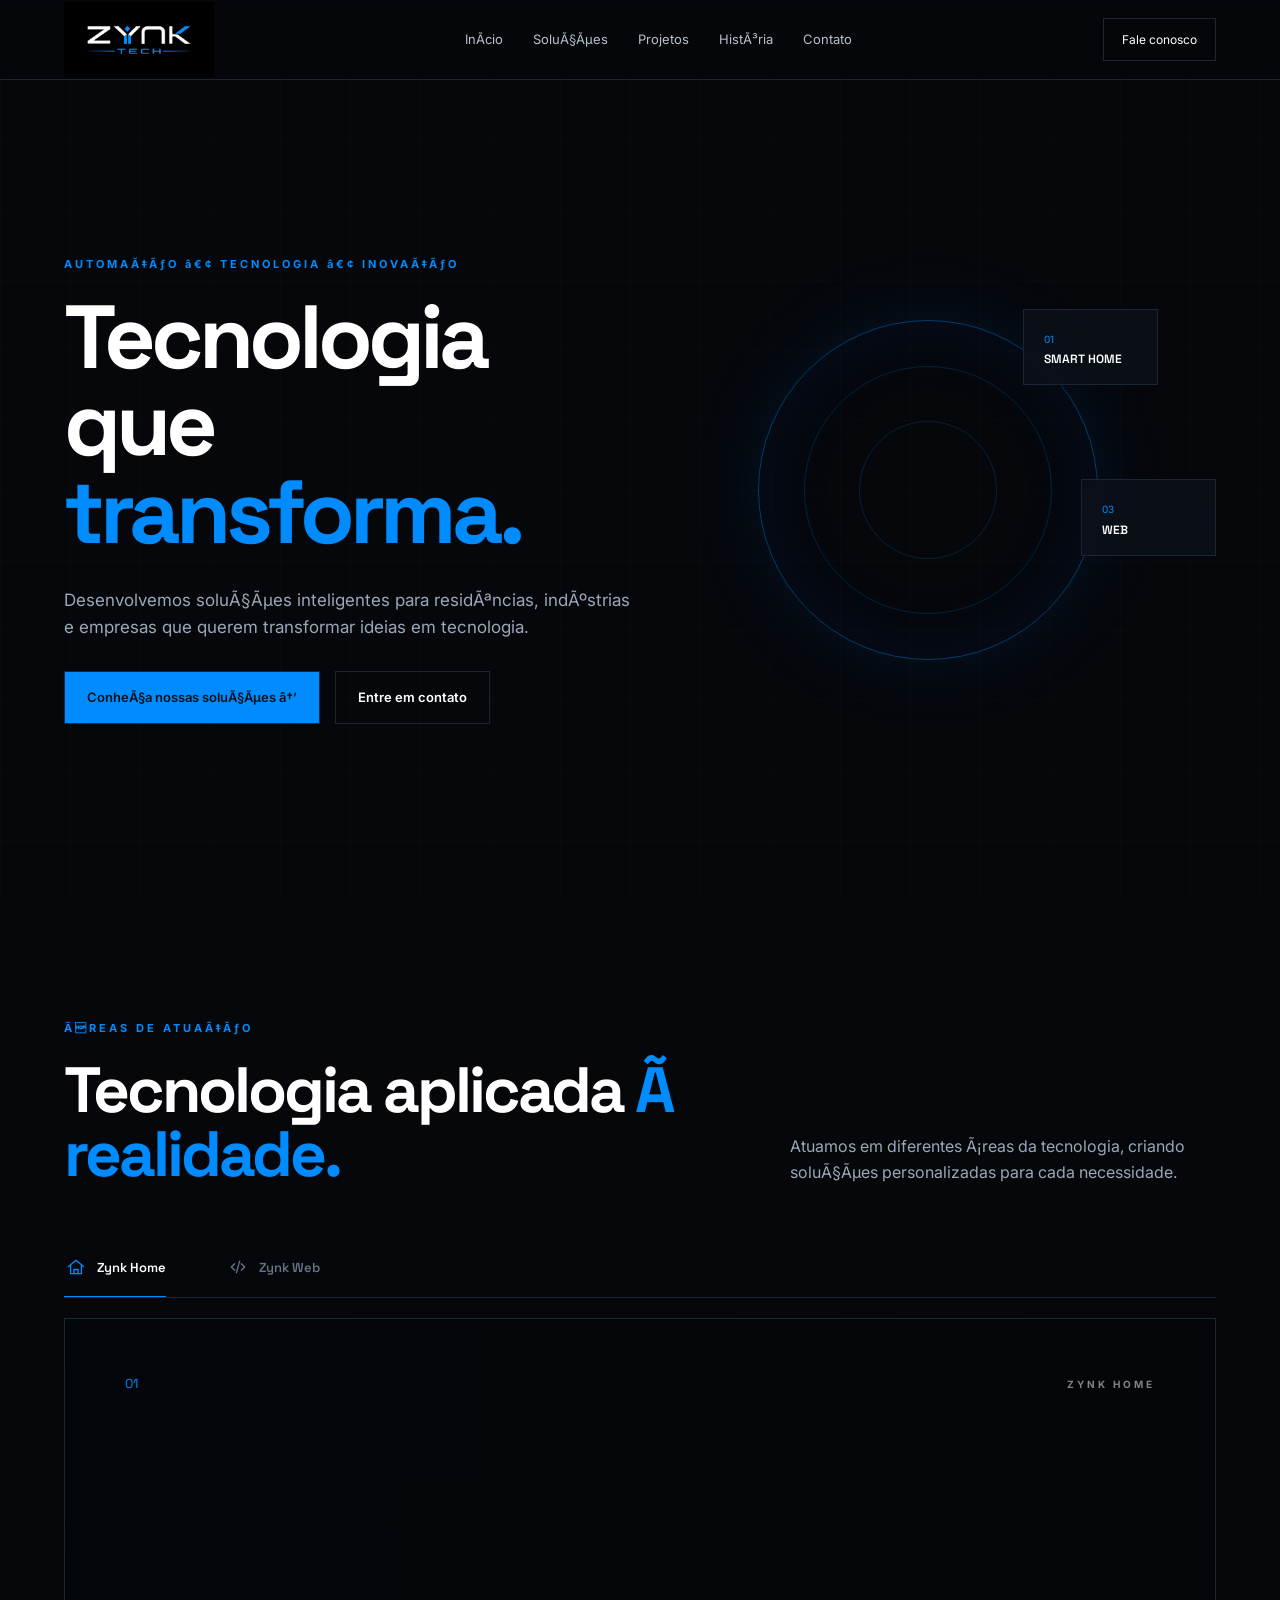
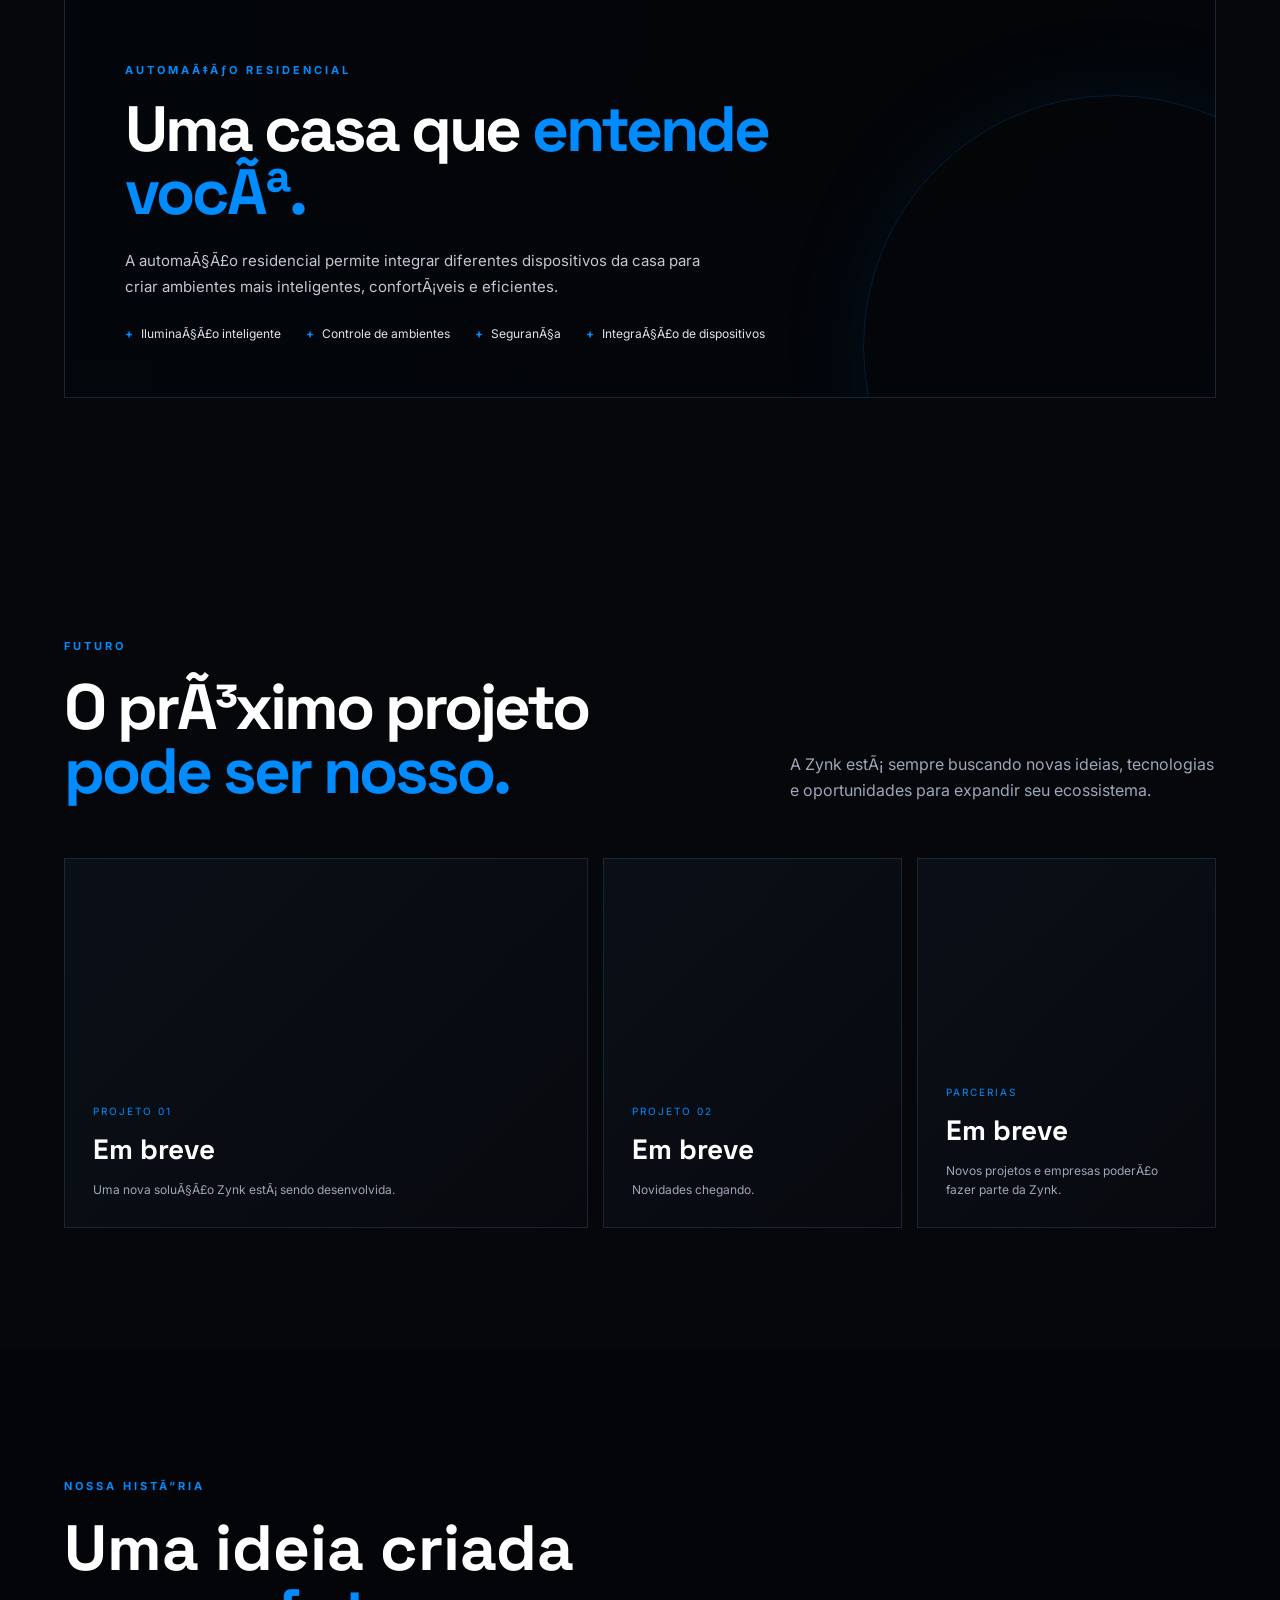
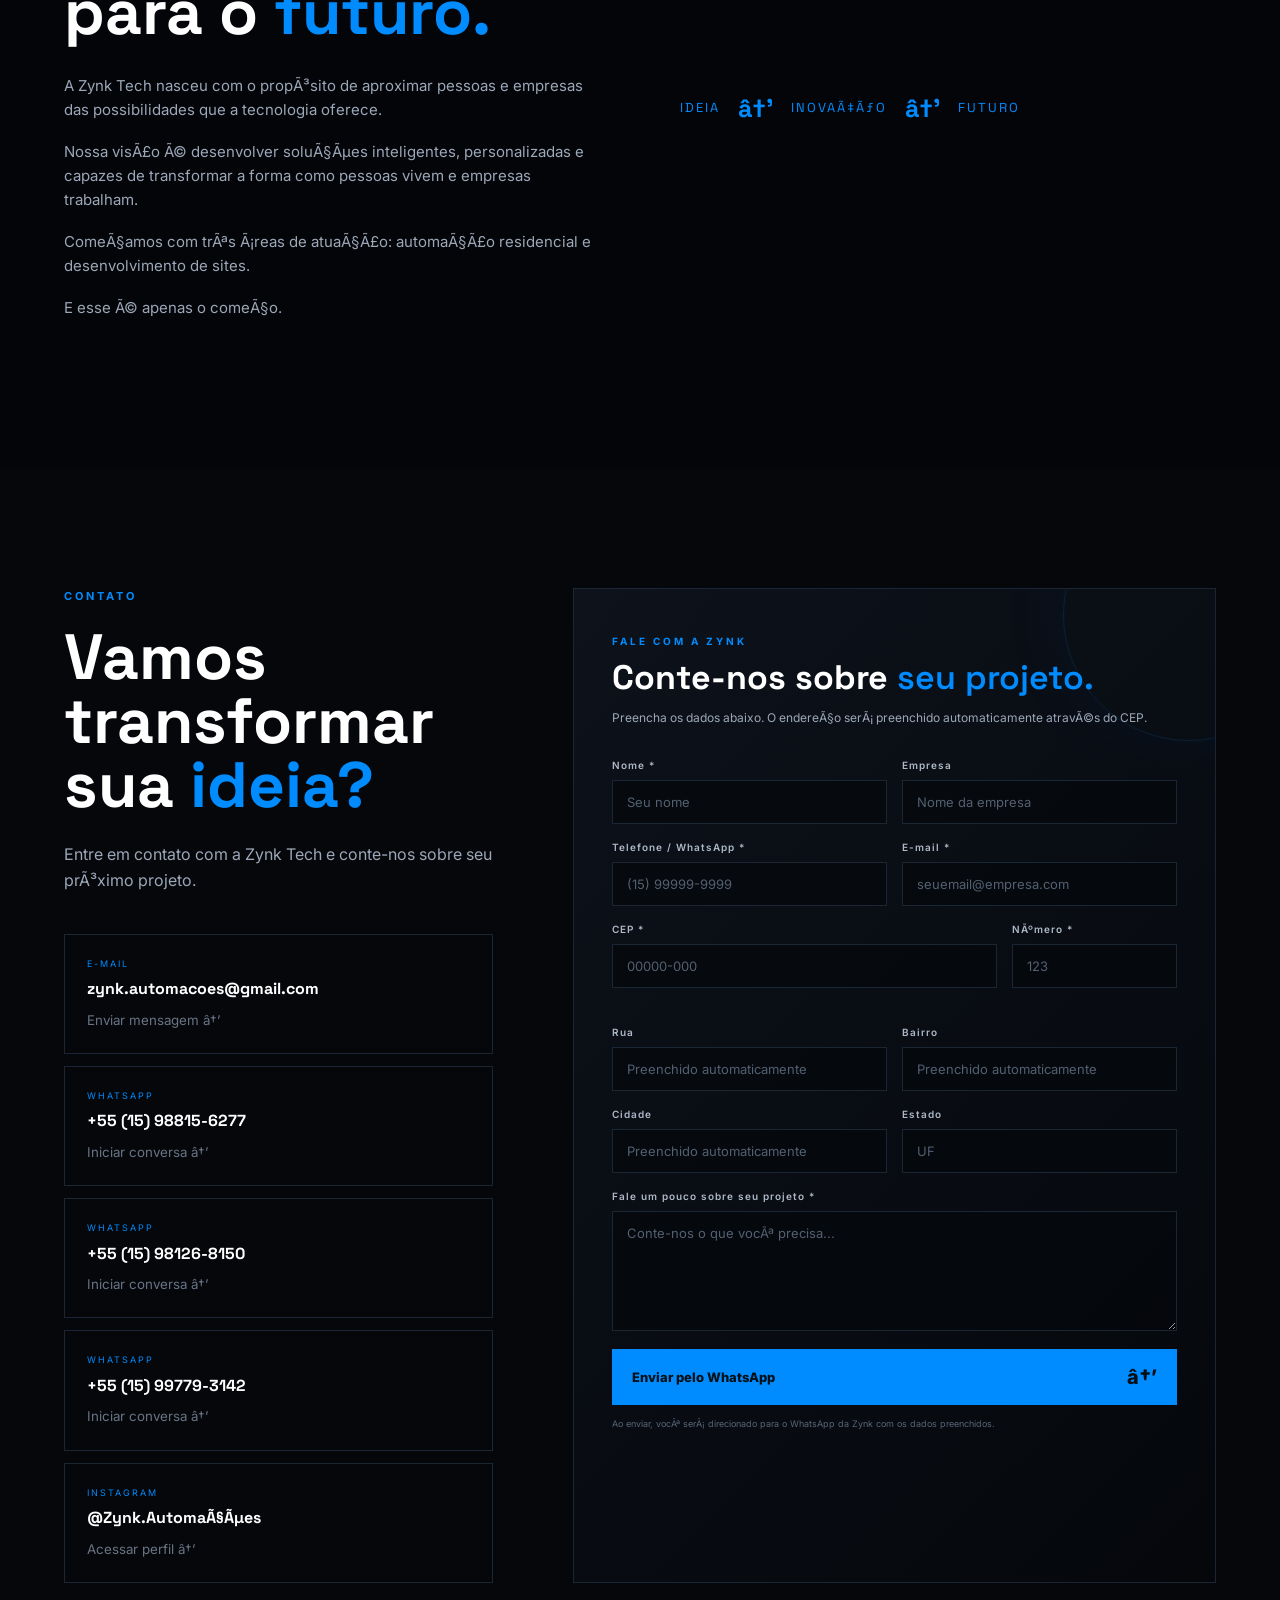
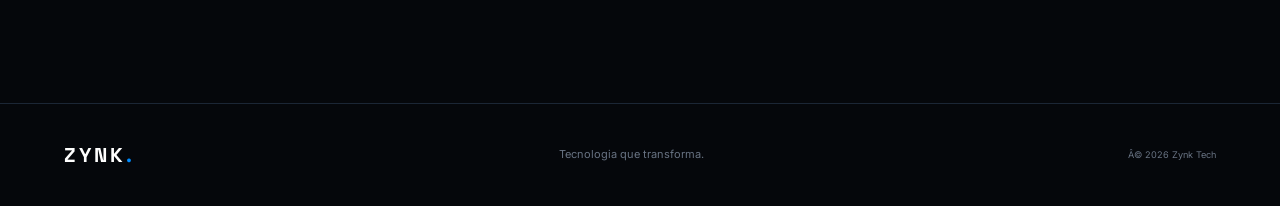
==== commit 19c38f3d: "feat: atualiza identidade para Zynk Tech e remove setor industrial" ====
--- a/index.html
+++ b/index.html
@@ -1,11 +1,11 @@
-<!DOCTYPE html>
+﻿<!DOCTYPE html>
 <html lang="pt-BR">
 
 <head>
     <meta charset="UTF-8">
     <meta name="viewport" content="width=device-width, initial-scale=1.0">
 
-    <title>Zynk Automações</title>
+    <title>Zynk Tech</title>
 
     <link rel="stylesheet" href="style.css">
 </head>
@@ -17,14 +17,14 @@
     <header class="header">
 
         <a href="#inicio" class="logo">
-            <img src="imagens/logo-zynk.png.png" alt="Zynk Automações">
+            <img src="imagens/logo-zynk-tech.png" alt="Zynk Tech">
         </a>
 
         <nav class="desktop-nav">
-            <a href="#inicio">Início</a>
-            <a href="#atuacao">Soluções</a>
+            <a href="#inicio">InÃ­cio</a>
+            <a href="#atuacao">SoluÃ§Ãµes</a>
             <a href="#projetos">Projetos</a>
-            <a href="#historia">História</a>
+            <a href="#historia">HistÃ³ria</a>
             <a href="#contato">Contato</a>
         </nav>
 
@@ -32,7 +32,7 @@
             Fale conosco
         </a>
 
-        <!-- MENU HAMBÚRGUER -->
+        <!-- MENU HAMBÃšRGUER -->
 
         <button
             class="menu-toggle"
@@ -50,14 +50,14 @@
 
         <nav class="mobile-nav">
 
-            <a href="#inicio">Início</a>
-            <a href="#atuacao">Soluções</a>
+            <a href="#inicio">InÃ­cio</a>
+            <a href="#atuacao">SoluÃ§Ãµes</a>
             <a href="#projetos">Projetos</a>
-            <a href="#historia">História</a>
+            <a href="#historia">HistÃ³ria</a>
             <a href="#contato">Contato</a>
 
             <a href="#contato" class="mobile-contact-button">
-                Fale conosco →
+                Fale conosco â†’
             </a>
 
         </nav>
@@ -72,7 +72,7 @@
         <div class="hero-content">
 
             <p class="tag">
-                AUTOMAÇÃO • TECNOLOGIA • INOVAÇÃO
+                AUTOMAÃ‡ÃƒO â€¢ TECNOLOGIA â€¢ INOVAÃ‡ÃƒO
             </p>
 
             <h1>
@@ -81,15 +81,15 @@
             </h1>
 
             <p class="hero-description">
-                Desenvolvemos soluções inteligentes para residências,
-                indústrias e empresas que querem transformar ideias
+                Desenvolvemos soluÃ§Ãµes inteligentes para residÃªncias,
+                indÃºstrias e empresas que querem transformar ideias
                 em tecnologia.
             </p>
 
             <div class="hero-buttons">
 
                 <a href="#atuacao" class="button primary">
-                    Conheça nossas soluções →
+                    ConheÃ§a nossas soluÃ§Ãµes â†’
                 </a>
 
                 <a href="#contato" class="button secondary">
@@ -112,11 +112,6 @@
                 <p>SMART HOME</p>
             </div>
 
-            <div class="tech-card card-2">
-                <span>02</span>
-                <p>INDUSTRY</p>
-            </div>
-
             <div class="tech-card card-3">
                 <span>03</span>
                 <p>WEB</p>
@@ -127,7 +122,7 @@
     </section>
 
 
-    <!-- ================= ÁREAS DE ATUAÇÃO ================= -->
+    <!-- ================= ÃREAS DE ATUAÃ‡ÃƒO ================= -->
 
     <section id="atuacao" class="sector-section">
 
@@ -136,19 +131,19 @@
             <div>
 
                 <p class="tag">
-                    ÁREAS DE ATUAÇÃO
+                    ÃREAS DE ATUAÃ‡ÃƒO
                 </p>
 
                 <h2>
                     Tecnologia aplicada
-                    <span>à realidade.</span>
+                    <span>Ã  realidade.</span>
                 </h2>
 
             </div>
 
             <p>
-                Atuamos em diferentes áreas da tecnologia,
-                criando soluções personalizadas para cada
+                Atuamos em diferentes Ã¡reas da tecnologia,
+                criando soluÃ§Ãµes personalizadas para cada
                 necessidade.
             </p>
 
@@ -185,35 +180,6 @@
             </button>
 
 
-            <!-- INDUSTRY -->
-
-            <button
-                class="sector-tab"
-                type="button"
-                data-sector="industrial"
-                role="tab"
-                aria-selected="false">
-
-                <span class="tab-icon">
-
-                    <svg viewBox="0 0 24 24" aria-hidden="true">
-                        <path d="M3 21h18"></path>
-                        <path d="M5 21V9l6 3V7l6 3V4h2v17"></path>
-                        <path d="M8 16h2"></path>
-                        <path d="M14 16h2"></path>
-                        <path d="M8 12h2"></path>
-                        <path d="M14 12h2"></path>
-                    </svg>
-
-                </span>
-
-                <span class="tab-text">
-                    Zynk Industry
-                </span>
-
-            </button>
-
-
             <!-- WEB -->
 
             <button
@@ -242,7 +208,7 @@
         </div>
 
 
-        <!-- ================= ÁREA DOS SETORES ================= -->
+        <!-- ================= ÃREA DOS SETORES ================= -->
 
         <div class="sector-display">
 
@@ -287,27 +253,27 @@
                     <div class="sector-main-text">
 
                         <p class="sector-small-title">
-                            AUTOMAÇÃO RESIDENCIAL
+                            AUTOMAÃ‡ÃƒO RESIDENCIAL
                         </p>
 
                         <h3>
                             Uma casa que
-                            <span>entende você.</span>
+                            <span>entende vocÃª.</span>
                         </h3>
 
                         <p class="sector-description">
-                            A automação residencial permite integrar
+                            A automaÃ§Ã£o residencial permite integrar
                             diferentes dispositivos da casa para criar
-                            ambientes mais inteligentes, confortáveis
+                            ambientes mais inteligentes, confortÃ¡veis
                             e eficientes.
                         </p>
 
                         <ul class="sector-list">
 
-                            <li>Iluminação inteligente</li>
+                            <li>IluminaÃ§Ã£o inteligente</li>
                             <li>Controle de ambientes</li>
-                            <li>Segurança</li>
-                            <li>Integração de dispositivos</li>
+                            <li>SeguranÃ§a</li>
+                            <li>IntegraÃ§Ã£o de dispositivos</li>
 
                         </ul>
 
@@ -315,14 +281,11 @@
 
                 </div>
 
-            </article>
-
-
-            <!-- ================= INDUSTRIAL ================= -->
+            </article><!-- ================= SITES ================= -->
 
             <article
                 class="sector-panel"
-                data-panel="industrial">
+                data-panel="sites">
 
                 <video
                     class="sector-video"
@@ -332,7 +295,7 @@
                     preload="metadata">
 
                     <source
-                        src="videos/industria-otimizado.mp4"
+                        src="videos/web-otimizado.mp4"
                         type="video/mp4">
 
                 </video>
@@ -345,75 +308,6 @@
 
                         <span class="sector-number">
                             02
-                        </span>
-
-                        <span class="sector-category">
-                            ZYNK INDUSTRY
-                        </span>
-
-                    </div>
-
-
-                    <div class="sector-main-text">
-
-                        <p class="sector-small-title">
-                            AUTOMAÇÃO INDUSTRIAL
-                        </p>
-
-                        <h3>
-                            Processos mais
-                            <span>inteligentes.</span>
-                        </h3>
-
-                        <p class="sector-description">
-                            Desenvolvemos soluções para automatizar,
-                            monitorar e integrar processos industriais,
-                            buscando mais eficiência e controle.
-                        </p>
-
-                        <ul class="sector-list">
-
-                            <li>Monitoramento</li>
-                            <li>Controle de processos</li>
-                            <li>Integração de sistemas</li>
-                            <li>Projetos personalizados</li>
-
-                        </ul>
-
-                    </div>
-
-                </div>
-
-            </article>
-
-
-            <!-- ================= SITES ================= -->
-
-            <article
-                class="sector-panel"
-                data-panel="sites">
-
-                <video
-                    class="sector-video"
-                    muted
-                    loop
-                    playsinline
-                    preload="metadata">
-
-                    <source
-                        src="videos/web-otimizado.mp4"
-                        type="video/mp4">
-
-                </video>
-
-                <div class="sector-overlay"></div>
-
-                <div class="sector-content">
-
-                    <div class="sector-top">
-
-                        <span class="sector-number">
-                            03
                         </span>
 
                         <span class="sector-category">
@@ -437,7 +331,7 @@
                         <p class="sector-description">
                             Desenvolvemos sites modernos e responsivos
                             para empresas que desejam fortalecer sua
-                            presença digital.
+                            presenÃ§a digital.
                         </p>
 
                         <ul class="sector-list">
@@ -473,14 +367,14 @@
                 </p>
 
                 <h2>
-                    O próximo projeto
+                    O prÃ³ximo projeto
                     <span>pode ser nosso.</span>
                 </h2>
 
             </div>
 
             <p>
-                A Zynk está sempre buscando novas ideias,
+                A Zynk estÃ¡ sempre buscando novas ideias,
                 tecnologias e oportunidades para expandir
                 seu ecossistema.
             </p>
@@ -501,7 +395,7 @@
                 </h3>
 
                 <p>
-                    Uma nova solução Zynk está sendo desenvolvida.
+                    Uma nova soluÃ§Ã£o Zynk estÃ¡ sendo desenvolvida.
                 </p>
 
             </div>
@@ -535,7 +429,7 @@
                 </h3>
 
                 <p>
-                    Novos projetos e empresas poderão
+                    Novos projetos e empresas poderÃ£o
                     fazer parte da Zynk.
                 </p>
 
@@ -546,14 +440,14 @@
     </section>
 
 
-    <!-- ================= HISTÓRIA ================= -->
+    <!-- ================= HISTÃ“RIA ================= -->
 
     <section id="historia" class="history">
 
         <div class="history-content">
 
             <p class="tag">
-                NOSSA HISTÓRIA
+                NOSSA HISTÃ“RIA
             </p>
 
             <h2>
@@ -562,25 +456,25 @@
             </h2>
 
             <p>
-                A Zynk Automações nasceu com o propósito de
+                A Zynk Tech nasceu com o propÃ³sito de
                 aproximar pessoas e empresas das possibilidades
                 que a tecnologia oferece.
             </p>
 
             <p>
-                Nossa visão é desenvolver soluções inteligentes,
+                Nossa visÃ£o Ã© desenvolver soluÃ§Ãµes inteligentes,
                 personalizadas e capazes de transformar a forma
                 como pessoas vivem e empresas trabalham.
             </p>
 
             <p>
-                Começamos com três áreas de atuação:
-                automação residencial, automação industrial
+                ComeÃ§amos com trÃªs Ã¡reas de atuaÃ§Ã£o:
+                automaÃ§Ã£o residencial
                 e desenvolvimento de sites.
             </p>
 
             <p>
-                E esse é apenas o começo.
+                E esse Ã© apenas o comeÃ§o.
             </p>
 
         </div>
@@ -592,11 +486,11 @@
 
                 <span>IDEIA</span>
 
-                <strong>→</strong>
-
-                <span>INOVAÇÃO</span>
-
-                <strong>→</strong>
+                <strong>â†’</strong>
+
+                <span>INOVAÃ‡ÃƒO</span>
+
+                <strong>â†’</strong>
 
                 <span>FUTURO</span>
 
@@ -623,8 +517,8 @@
             </h2>
 
             <p>
-                Entre em contato com a Zynk Automações
-                e conte-nos sobre seu próximo projeto.
+                Entre em contato com a Zynk Tech
+                e conte-nos sobre seu prÃ³ximo projeto.
             </p>
 
 
@@ -647,7 +541,7 @@
                     </strong>
 
                     <small>
-                        Enviar mensagem →
+                        Enviar mensagem â†’
                     </small>
 
                 </a>
@@ -670,7 +564,7 @@
                     </strong>
 
                     <small>
-                        Iniciar conversa →
+                        Iniciar conversa â†’
                     </small>
 
                 </a>
@@ -693,7 +587,7 @@
                     </strong>
 
                     <small>
-                        Iniciar conversa →
+                        Iniciar conversa â†’
                     </small>
 
                 </a>
@@ -716,7 +610,7 @@
                     </strong>
 
                     <small>
-                        Iniciar conversa →
+                        Iniciar conversa â†’
                     </small>
 
                 </a>
@@ -735,11 +629,11 @@
                     </span>
 
                     <strong>
-                        @Zynk.Automações
+                        @Zynk.AutomaÃ§Ãµes
                     </strong>
 
                     <small>
-                        Acessar perfil →
+                        Acessar perfil â†’
                     </small>
 
                 </a>
@@ -749,7 +643,7 @@
         </div>
 
 
-        <!-- ================= FORMULÁRIO ================= -->
+        <!-- ================= FORMULÃRIO ================= -->
 
         <div class="contact-form-wrapper">
 
@@ -765,8 +659,8 @@
                 </h3>
 
                 <p>
-                    Preencha os dados abaixo. O endereço será
-                    preenchido automaticamente através do CEP.
+                    Preencha os dados abaixo. O endereÃ§o serÃ¡
+                    preenchido automaticamente atravÃ©s do CEP.
                 </p>
 
             </div>
@@ -876,7 +770,7 @@
                     <div class="form-group number-field">
 
                         <label for="numero">
-                            Número *
+                            NÃºmero *
                         </label>
 
                         <input
@@ -977,7 +871,7 @@
                         id="mensagem"
                         name="mensagem"
                         rows="5"
-                        placeholder="Conte-nos o que você precisa..."
+                        placeholder="Conte-nos o que vocÃª precisa..."
                         required></textarea>
 
                 </div>
@@ -988,13 +882,13 @@
                     class="form-submit">
 
                     Enviar pelo WhatsApp
-                    <span>→</span>
+                    <span>â†’</span>
 
                 </button>
 
 
                 <p class="form-note">
-                    Ao enviar, você será direcionado para o WhatsApp
+                    Ao enviar, vocÃª serÃ¡ direcionado para o WhatsApp
                     da Zynk com os dados preenchidos.
                 </p>
 
@@ -1018,7 +912,7 @@
         </p>
 
         <small>
-            © 2026 Zynk Automações
+            Â© 2026 Zynk Tech
         </small>
 
     </footer>
@@ -1028,4 +922,5 @@
 
 </body>
 
-</html>+</html>
+
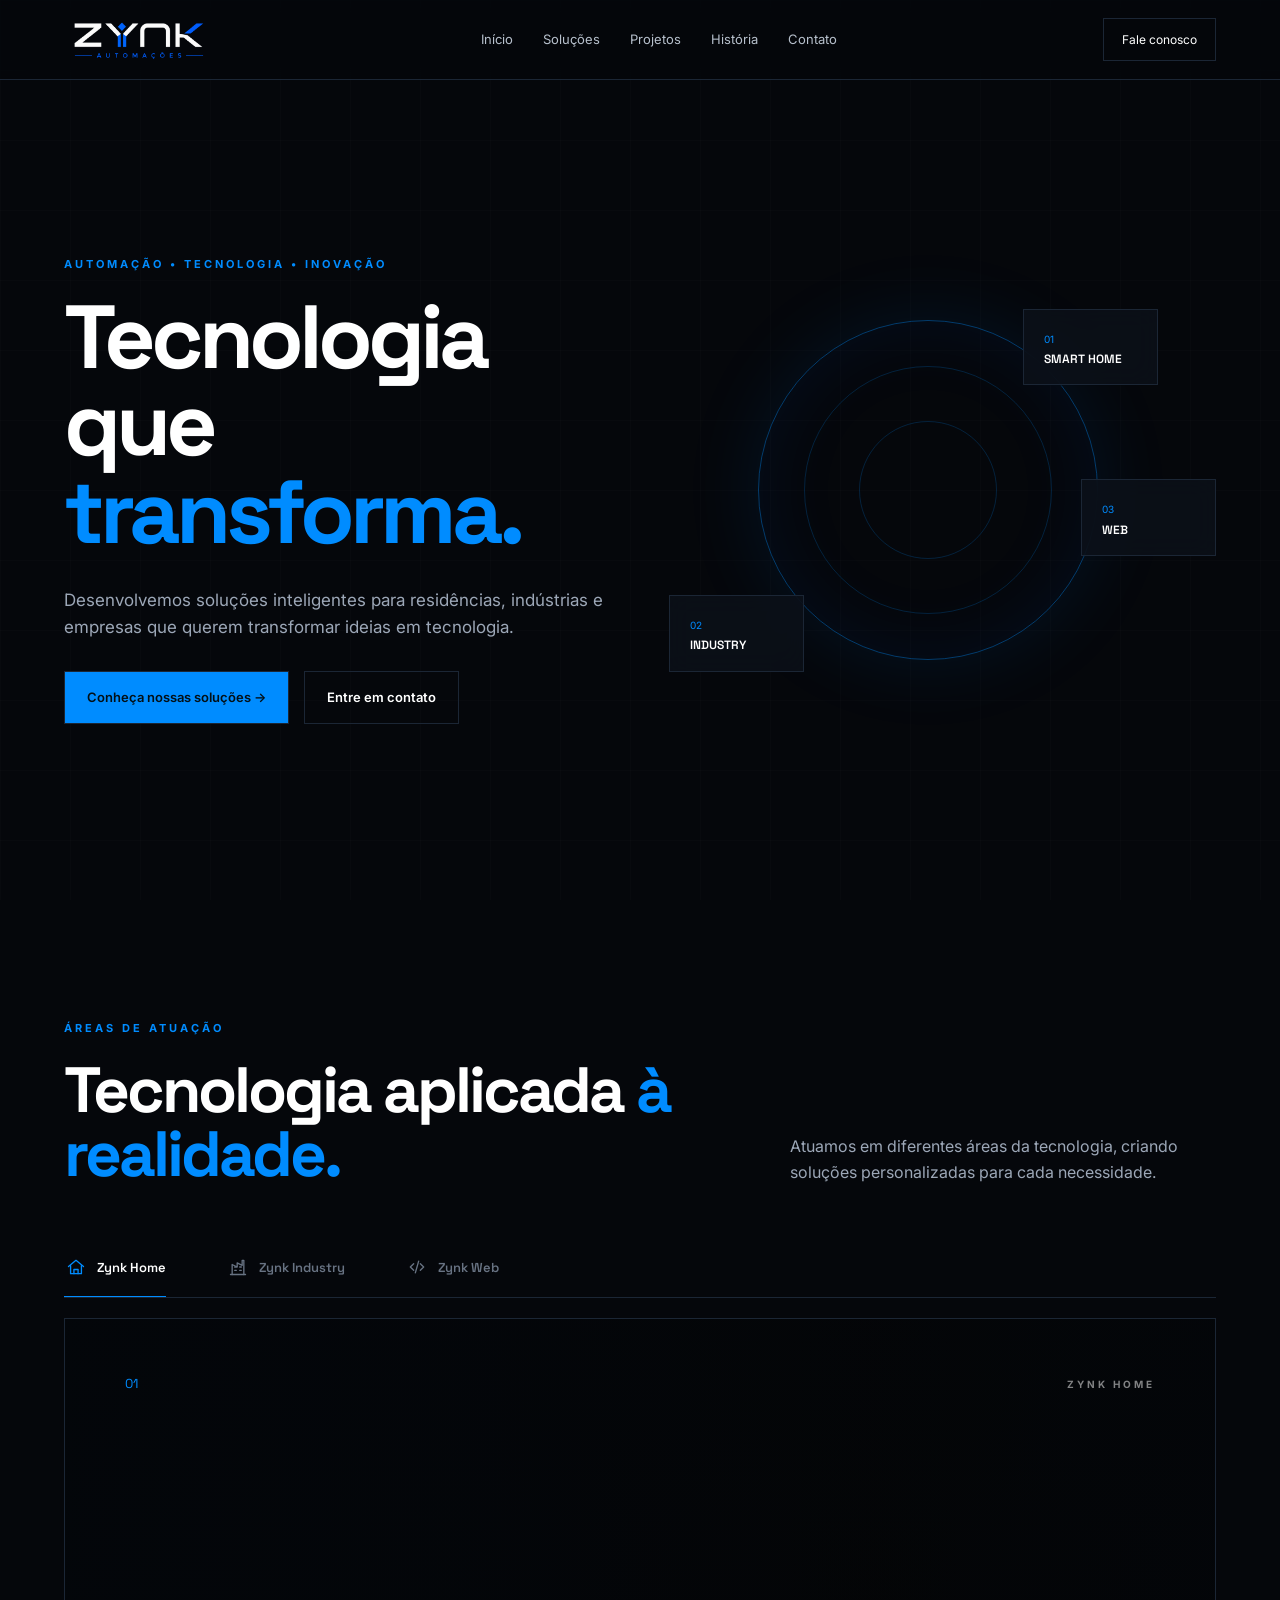
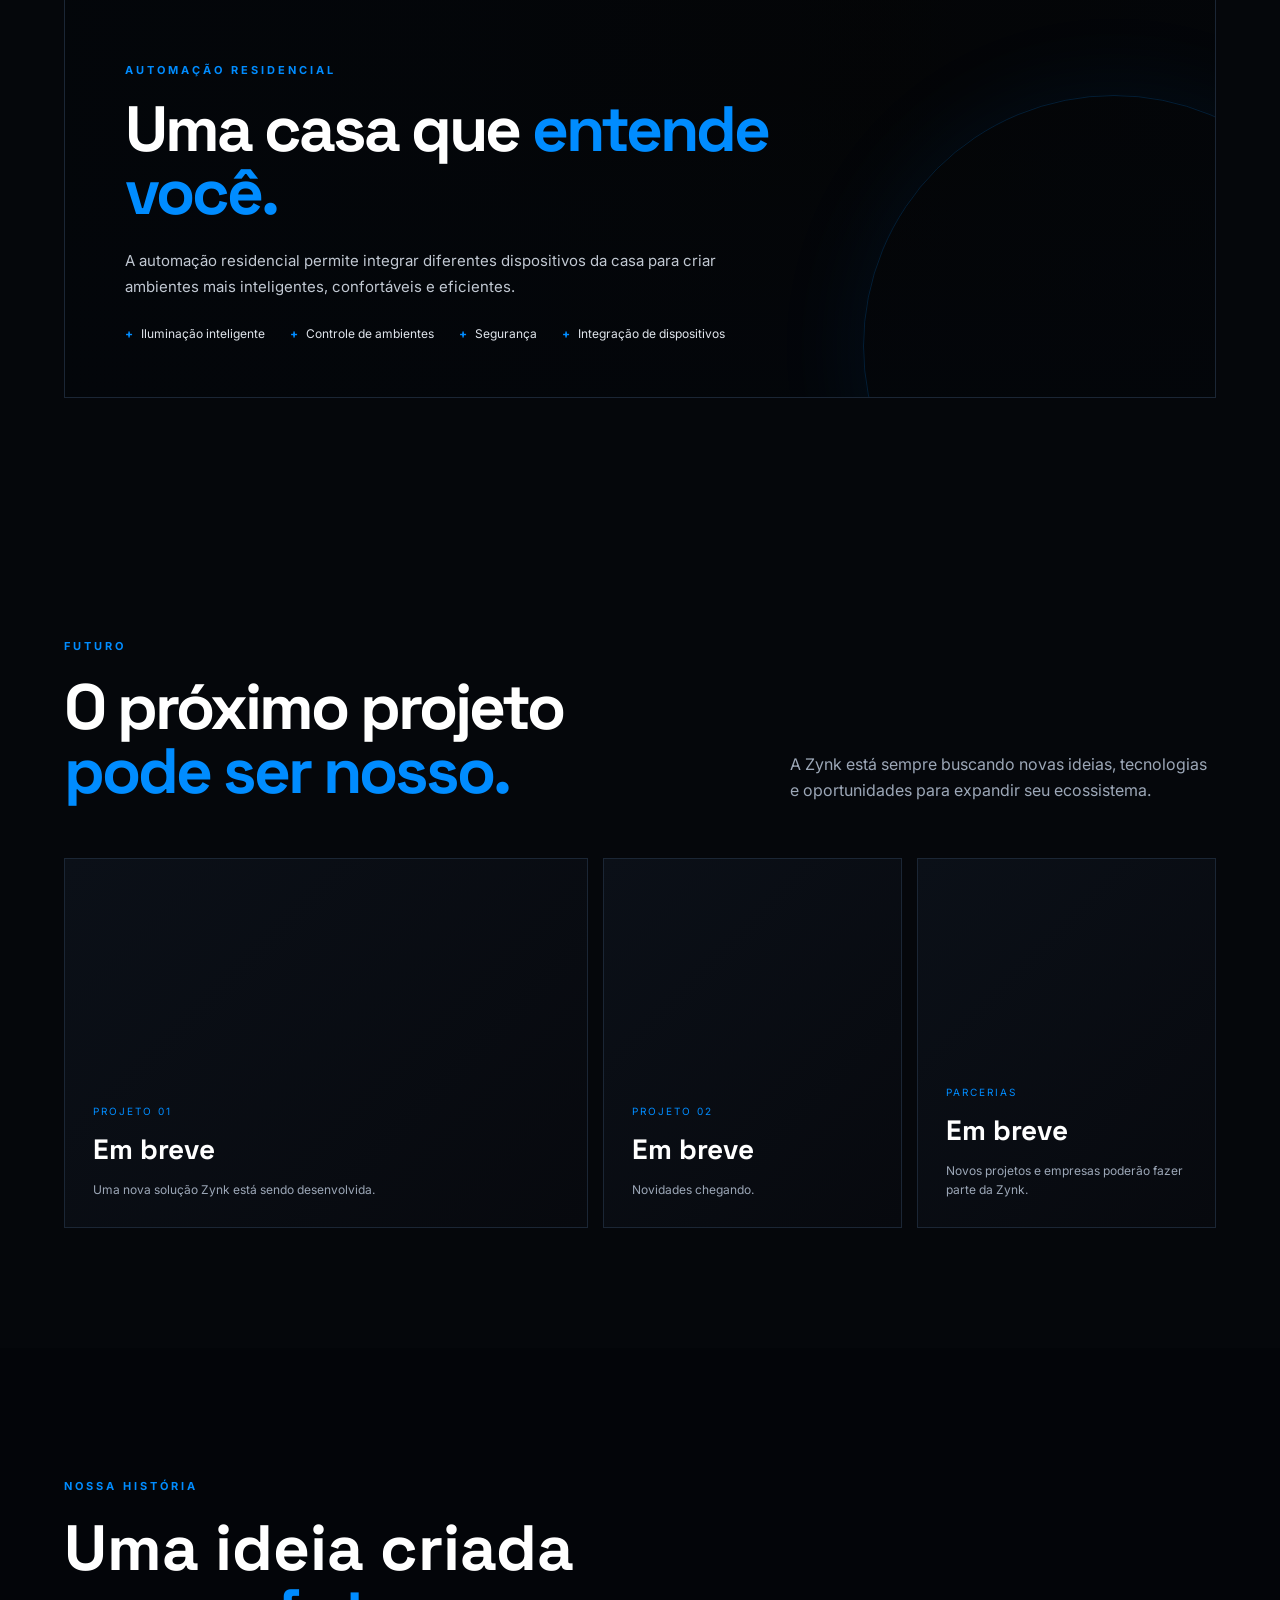
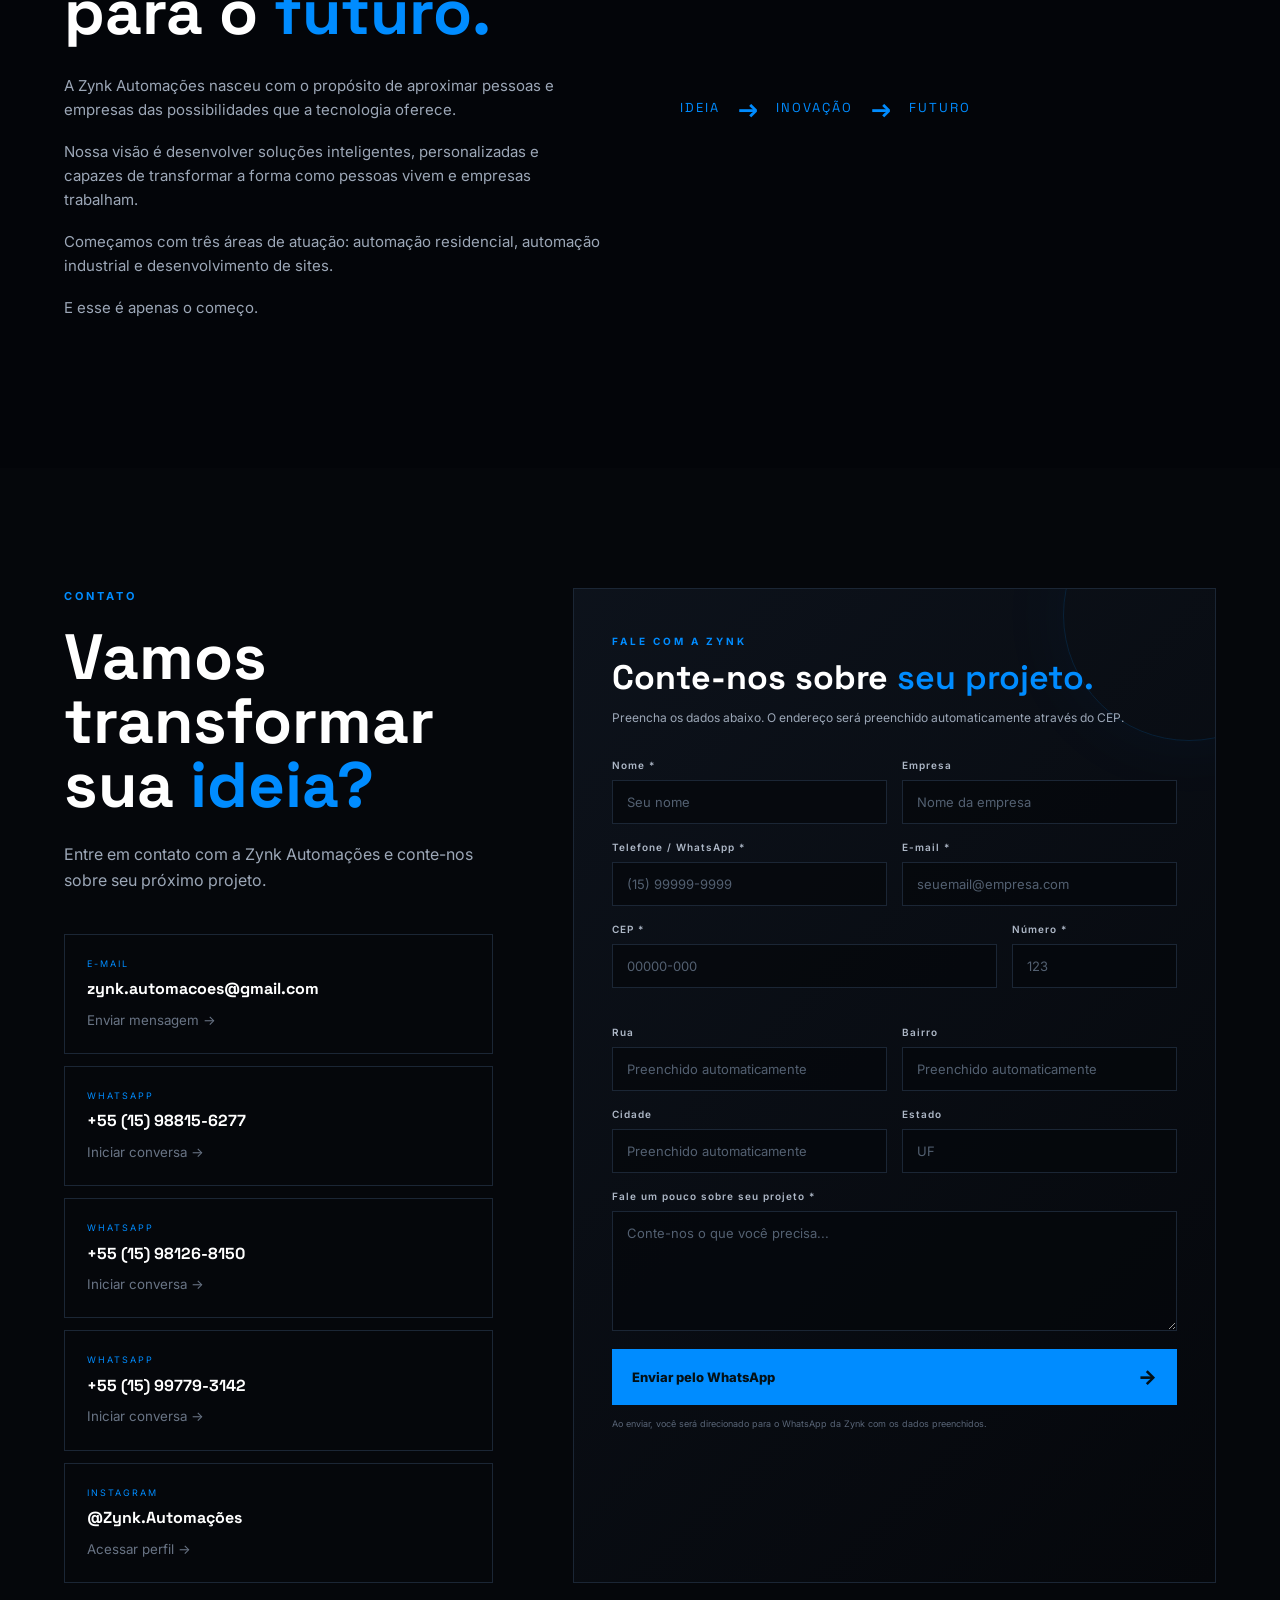
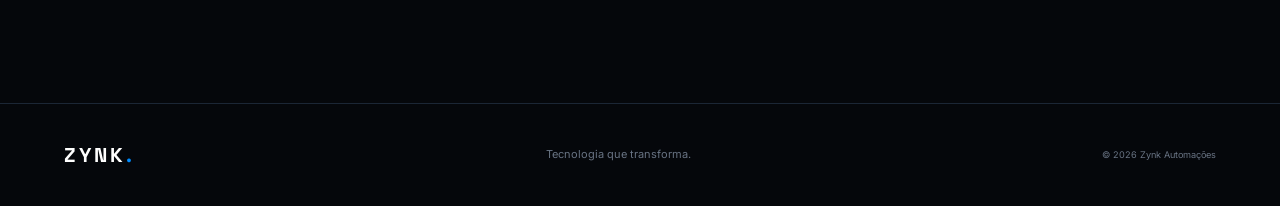
==== commit e1d68aad: "feat: apresenta Zynk Tech com nova identidade visual" ====
--- a/index.html
+++ b/index.html
@@ -1,11 +1,11 @@
-﻿<!DOCTYPE html>
+<!DOCTYPE html>
 <html lang="pt-BR">
 
 <head>
     <meta charset="UTF-8">
     <meta name="viewport" content="width=device-width, initial-scale=1.0">
 
-    <title>Zynk Tech</title>
+    <title>Zynk Automações</title>
 
     <link rel="stylesheet" href="style.css">
 </head>
@@ -17,14 +17,14 @@
     <header class="header">
 
         <a href="#inicio" class="logo">
-            <img src="imagens/logo-zynk-tech.png" alt="Zynk Tech">
+            <img src="imagens/logo-zynk.png.png" alt="Zynk Automações">
         </a>
 
         <nav class="desktop-nav">
-            <a href="#inicio">InÃ­cio</a>
-            <a href="#atuacao">SoluÃ§Ãµes</a>
+            <a href="#inicio">Início</a>
+            <a href="#atuacao">Soluções</a>
             <a href="#projetos">Projetos</a>
-            <a href="#historia">HistÃ³ria</a>
+            <a href="#historia">História</a>
             <a href="#contato">Contato</a>
         </nav>
 
@@ -32,7 +32,7 @@
             Fale conosco
         </a>
 
-        <!-- MENU HAMBÃšRGUER -->
+        <!-- MENU HAMBÚRGUER -->
 
         <button
             class="menu-toggle"
@@ -50,14 +50,14 @@
 
         <nav class="mobile-nav">
 
-            <a href="#inicio">InÃ­cio</a>
-            <a href="#atuacao">SoluÃ§Ãµes</a>
+            <a href="#inicio">Início</a>
+            <a href="#atuacao">Soluções</a>
             <a href="#projetos">Projetos</a>
-            <a href="#historia">HistÃ³ria</a>
+            <a href="#historia">História</a>
             <a href="#contato">Contato</a>
 
             <a href="#contato" class="mobile-contact-button">
-                Fale conosco â†’
+                Fale conosco →
             </a>
 
         </nav>
@@ -72,7 +72,7 @@
         <div class="hero-content">
 
             <p class="tag">
-                AUTOMAÃ‡ÃƒO â€¢ TECNOLOGIA â€¢ INOVAÃ‡ÃƒO
+                AUTOMAÇÃO • TECNOLOGIA • INOVAÇÃO
             </p>
 
             <h1>
@@ -81,15 +81,15 @@
             </h1>
 
             <p class="hero-description">
-                Desenvolvemos soluÃ§Ãµes inteligentes para residÃªncias,
-                indÃºstrias e empresas que querem transformar ideias
+                Desenvolvemos soluções inteligentes para residências,
+                indústrias e empresas que querem transformar ideias
                 em tecnologia.
             </p>
 
             <div class="hero-buttons">
 
                 <a href="#atuacao" class="button primary">
-                    ConheÃ§a nossas soluÃ§Ãµes â†’
+                    Conheça nossas soluções →
                 </a>
 
                 <a href="#contato" class="button secondary">
@@ -112,6 +112,11 @@
                 <p>SMART HOME</p>
             </div>
 
+            <div class="tech-card card-2">
+                <span>02</span>
+                <p>INDUSTRY</p>
+            </div>
+
             <div class="tech-card card-3">
                 <span>03</span>
                 <p>WEB</p>
@@ -122,7 +127,7 @@
     </section>
 
 
-    <!-- ================= ÃREAS DE ATUAÃ‡ÃƒO ================= -->
+    <!-- ================= ÁREAS DE ATUAÇÃO ================= -->
 
     <section id="atuacao" class="sector-section">
 
@@ -131,19 +136,19 @@
             <div>
 
                 <p class="tag">
-                    ÃREAS DE ATUAÃ‡ÃƒO
+                    ÁREAS DE ATUAÇÃO
                 </p>
 
                 <h2>
                     Tecnologia aplicada
-                    <span>Ã  realidade.</span>
+                    <span>à realidade.</span>
                 </h2>
 
             </div>
 
             <p>
-                Atuamos em diferentes Ã¡reas da tecnologia,
-                criando soluÃ§Ãµes personalizadas para cada
+                Atuamos em diferentes áreas da tecnologia,
+                criando soluções personalizadas para cada
                 necessidade.
             </p>
 
@@ -180,6 +185,35 @@
             </button>
 
 
+            <!-- INDUSTRY -->
+
+            <button
+                class="sector-tab"
+                type="button"
+                data-sector="industrial"
+                role="tab"
+                aria-selected="false">
+
+                <span class="tab-icon">
+
+                    <svg viewBox="0 0 24 24" aria-hidden="true">
+                        <path d="M3 21h18"></path>
+                        <path d="M5 21V9l6 3V7l6 3V4h2v17"></path>
+                        <path d="M8 16h2"></path>
+                        <path d="M14 16h2"></path>
+                        <path d="M8 12h2"></path>
+                        <path d="M14 12h2"></path>
+                    </svg>
+
+                </span>
+
+                <span class="tab-text">
+                    Zynk Industry
+                </span>
+
+            </button>
+
+
             <!-- WEB -->
 
             <button
@@ -208,7 +242,7 @@
         </div>
 
 
-        <!-- ================= ÃREA DOS SETORES ================= -->
+        <!-- ================= ÁREA DOS SETORES ================= -->
 
         <div class="sector-display">
 
@@ -253,27 +287,27 @@
                     <div class="sector-main-text">
 
                         <p class="sector-small-title">
-                            AUTOMAÃ‡ÃƒO RESIDENCIAL
+                            AUTOMAÇÃO RESIDENCIAL
                         </p>
 
                         <h3>
                             Uma casa que
-                            <span>entende vocÃª.</span>
+                            <span>entende você.</span>
                         </h3>
 
                         <p class="sector-description">
-                            A automaÃ§Ã£o residencial permite integrar
+                            A automação residencial permite integrar
                             diferentes dispositivos da casa para criar
-                            ambientes mais inteligentes, confortÃ¡veis
+                            ambientes mais inteligentes, confortáveis
                             e eficientes.
                         </p>
 
                         <ul class="sector-list">
 
-                            <li>IluminaÃ§Ã£o inteligente</li>
+                            <li>Iluminação inteligente</li>
                             <li>Controle de ambientes</li>
-                            <li>SeguranÃ§a</li>
-                            <li>IntegraÃ§Ã£o de dispositivos</li>
+                            <li>Segurança</li>
+                            <li>Integração de dispositivos</li>
 
                         </ul>
 
@@ -281,11 +315,14 @@
 
                 </div>
 
-            </article><!-- ================= SITES ================= -->
+            </article>
+
+
+            <!-- ================= INDUSTRIAL ================= -->
 
             <article
                 class="sector-panel"
-                data-panel="sites">
+                data-panel="industrial">
 
                 <video
                     class="sector-video"
@@ -295,6 +332,75 @@
                     preload="metadata">
 
                     <source
+                        src="videos/industria-otimizado.mp4"
+                        type="video/mp4">
+
+                </video>
+
+                <div class="sector-overlay"></div>
+
+                <div class="sector-content">
+
+                    <div class="sector-top">
+
+                        <span class="sector-number">
+                            02
+                        </span>
+
+                        <span class="sector-category">
+                            ZYNK INDUSTRY
+                        </span>
+
+                    </div>
+
+
+                    <div class="sector-main-text">
+
+                        <p class="sector-small-title">
+                            AUTOMAÇÃO INDUSTRIAL
+                        </p>
+
+                        <h3>
+                            Processos mais
+                            <span>inteligentes.</span>
+                        </h3>
+
+                        <p class="sector-description">
+                            Desenvolvemos soluções para automatizar,
+                            monitorar e integrar processos industriais,
+                            buscando mais eficiência e controle.
+                        </p>
+
+                        <ul class="sector-list">
+
+                            <li>Monitoramento</li>
+                            <li>Controle de processos</li>
+                            <li>Integração de sistemas</li>
+                            <li>Projetos personalizados</li>
+
+                        </ul>
+
+                    </div>
+
+                </div>
+
+            </article>
+
+
+            <!-- ================= SITES ================= -->
+
+            <article
+                class="sector-panel"
+                data-panel="sites">
+
+                <video
+                    class="sector-video"
+                    muted
+                    loop
+                    playsinline
+                    preload="metadata">
+
+                    <source
                         src="videos/web-otimizado.mp4"
                         type="video/mp4">
 
@@ -307,7 +413,7 @@
                     <div class="sector-top">
 
                         <span class="sector-number">
-                            02
+                            03
                         </span>
 
                         <span class="sector-category">
@@ -331,7 +437,7 @@
                         <p class="sector-description">
                             Desenvolvemos sites modernos e responsivos
                             para empresas que desejam fortalecer sua
-                            presenÃ§a digital.
+                            presença digital.
                         </p>
 
                         <ul class="sector-list">
@@ -367,14 +473,14 @@
                 </p>
 
                 <h2>
-                    O prÃ³ximo projeto
+                    O próximo projeto
                     <span>pode ser nosso.</span>
                 </h2>
 
             </div>
 
             <p>
-                A Zynk estÃ¡ sempre buscando novas ideias,
+                A Zynk está sempre buscando novas ideias,
                 tecnologias e oportunidades para expandir
                 seu ecossistema.
             </p>
@@ -395,7 +501,7 @@
                 </h3>
 
                 <p>
-                    Uma nova soluÃ§Ã£o Zynk estÃ¡ sendo desenvolvida.
+                    Uma nova solução Zynk está sendo desenvolvida.
                 </p>
 
             </div>
@@ -429,7 +535,7 @@
                 </h3>
 
                 <p>
-                    Novos projetos e empresas poderÃ£o
+                    Novos projetos e empresas poderão
                     fazer parte da Zynk.
                 </p>
 
@@ -440,14 +546,14 @@
     </section>
 
 
-    <!-- ================= HISTÃ“RIA ================= -->
+    <!-- ================= HISTÓRIA ================= -->
 
     <section id="historia" class="history">
 
         <div class="history-content">
 
             <p class="tag">
-                NOSSA HISTÃ“RIA
+                NOSSA HISTÓRIA
             </p>
 
             <h2>
@@ -456,25 +562,25 @@
             </h2>
 
             <p>
-                A Zynk Tech nasceu com o propÃ³sito de
+                A Zynk Automações nasceu com o propósito de
                 aproximar pessoas e empresas das possibilidades
                 que a tecnologia oferece.
             </p>
 
             <p>
-                Nossa visÃ£o Ã© desenvolver soluÃ§Ãµes inteligentes,
+                Nossa visão é desenvolver soluções inteligentes,
                 personalizadas e capazes de transformar a forma
                 como pessoas vivem e empresas trabalham.
             </p>
 
             <p>
-                ComeÃ§amos com trÃªs Ã¡reas de atuaÃ§Ã£o:
-                automaÃ§Ã£o residencial
+                Começamos com três áreas de atuação:
+                automação residencial, automação industrial
                 e desenvolvimento de sites.
             </p>
 
             <p>
-                E esse Ã© apenas o comeÃ§o.
+                E esse é apenas o começo.
             </p>
 
         </div>
@@ -486,11 +592,11 @@
 
                 <span>IDEIA</span>
 
-                <strong>â†’</strong>
-
-                <span>INOVAÃ‡ÃƒO</span>
-
-                <strong>â†’</strong>
+                <strong>→</strong>
+
+                <span>INOVAÇÃO</span>
+
+                <strong>→</strong>
 
                 <span>FUTURO</span>
 
@@ -517,8 +623,8 @@
             </h2>
 
             <p>
-                Entre em contato com a Zynk Tech
-                e conte-nos sobre seu prÃ³ximo projeto.
+                Entre em contato com a Zynk Automações
+                e conte-nos sobre seu próximo projeto.
             </p>
 
 
@@ -541,7 +647,7 @@
                     </strong>
 
                     <small>
-                        Enviar mensagem â†’
+                        Enviar mensagem →
                     </small>
 
                 </a>
@@ -564,7 +670,7 @@
                     </strong>
 
                     <small>
-                        Iniciar conversa â†’
+                        Iniciar conversa →
                     </small>
 
                 </a>
@@ -587,7 +693,7 @@
                     </strong>
 
                     <small>
-                        Iniciar conversa â†’
+                        Iniciar conversa →
                     </small>
 
                 </a>
@@ -610,7 +716,7 @@
                     </strong>
 
                     <small>
-                        Iniciar conversa â†’
+                        Iniciar conversa →
                     </small>
 
                 </a>
@@ -629,11 +735,11 @@
                     </span>
 
                     <strong>
-                        @Zynk.AutomaÃ§Ãµes
+                        @Zynk.Automações
                     </strong>
 
                     <small>
-                        Acessar perfil â†’
+                        Acessar perfil →
                     </small>
 
                 </a>
@@ -643,7 +749,7 @@
         </div>
 
 
-        <!-- ================= FORMULÃRIO ================= -->
+        <!-- ================= FORMULÁRIO ================= -->
 
         <div class="contact-form-wrapper">
 
@@ -659,8 +765,8 @@
                 </h3>
 
                 <p>
-                    Preencha os dados abaixo. O endereÃ§o serÃ¡
-                    preenchido automaticamente atravÃ©s do CEP.
+                    Preencha os dados abaixo. O endereço será
+                    preenchido automaticamente através do CEP.
                 </p>
 
             </div>
@@ -770,7 +876,7 @@
                     <div class="form-group number-field">
 
                         <label for="numero">
-                            NÃºmero *
+                            Número *
                         </label>
 
                         <input
@@ -871,7 +977,7 @@
                         id="mensagem"
                         name="mensagem"
                         rows="5"
-                        placeholder="Conte-nos o que vocÃª precisa..."
+                        placeholder="Conte-nos o que você precisa..."
                         required></textarea>
 
                 </div>
@@ -882,13 +988,13 @@
                     class="form-submit">
 
                     Enviar pelo WhatsApp
-                    <span>â†’</span>
+                    <span>→</span>
 
                 </button>
 
 
                 <p class="form-note">
-                    Ao enviar, vocÃª serÃ¡ direcionado para o WhatsApp
+                    Ao enviar, você será direcionado para o WhatsApp
                     da Zynk com os dados preenchidos.
                 </p>
 
@@ -912,7 +1018,7 @@
         </p>
 
         <small>
-            Â© 2026 Zynk Tech
+            © 2026 Zynk Automações
         </small>
 
     </footer>
@@ -922,5 +1028,4 @@
 
 </body>
 
-</html>
-
+</html>
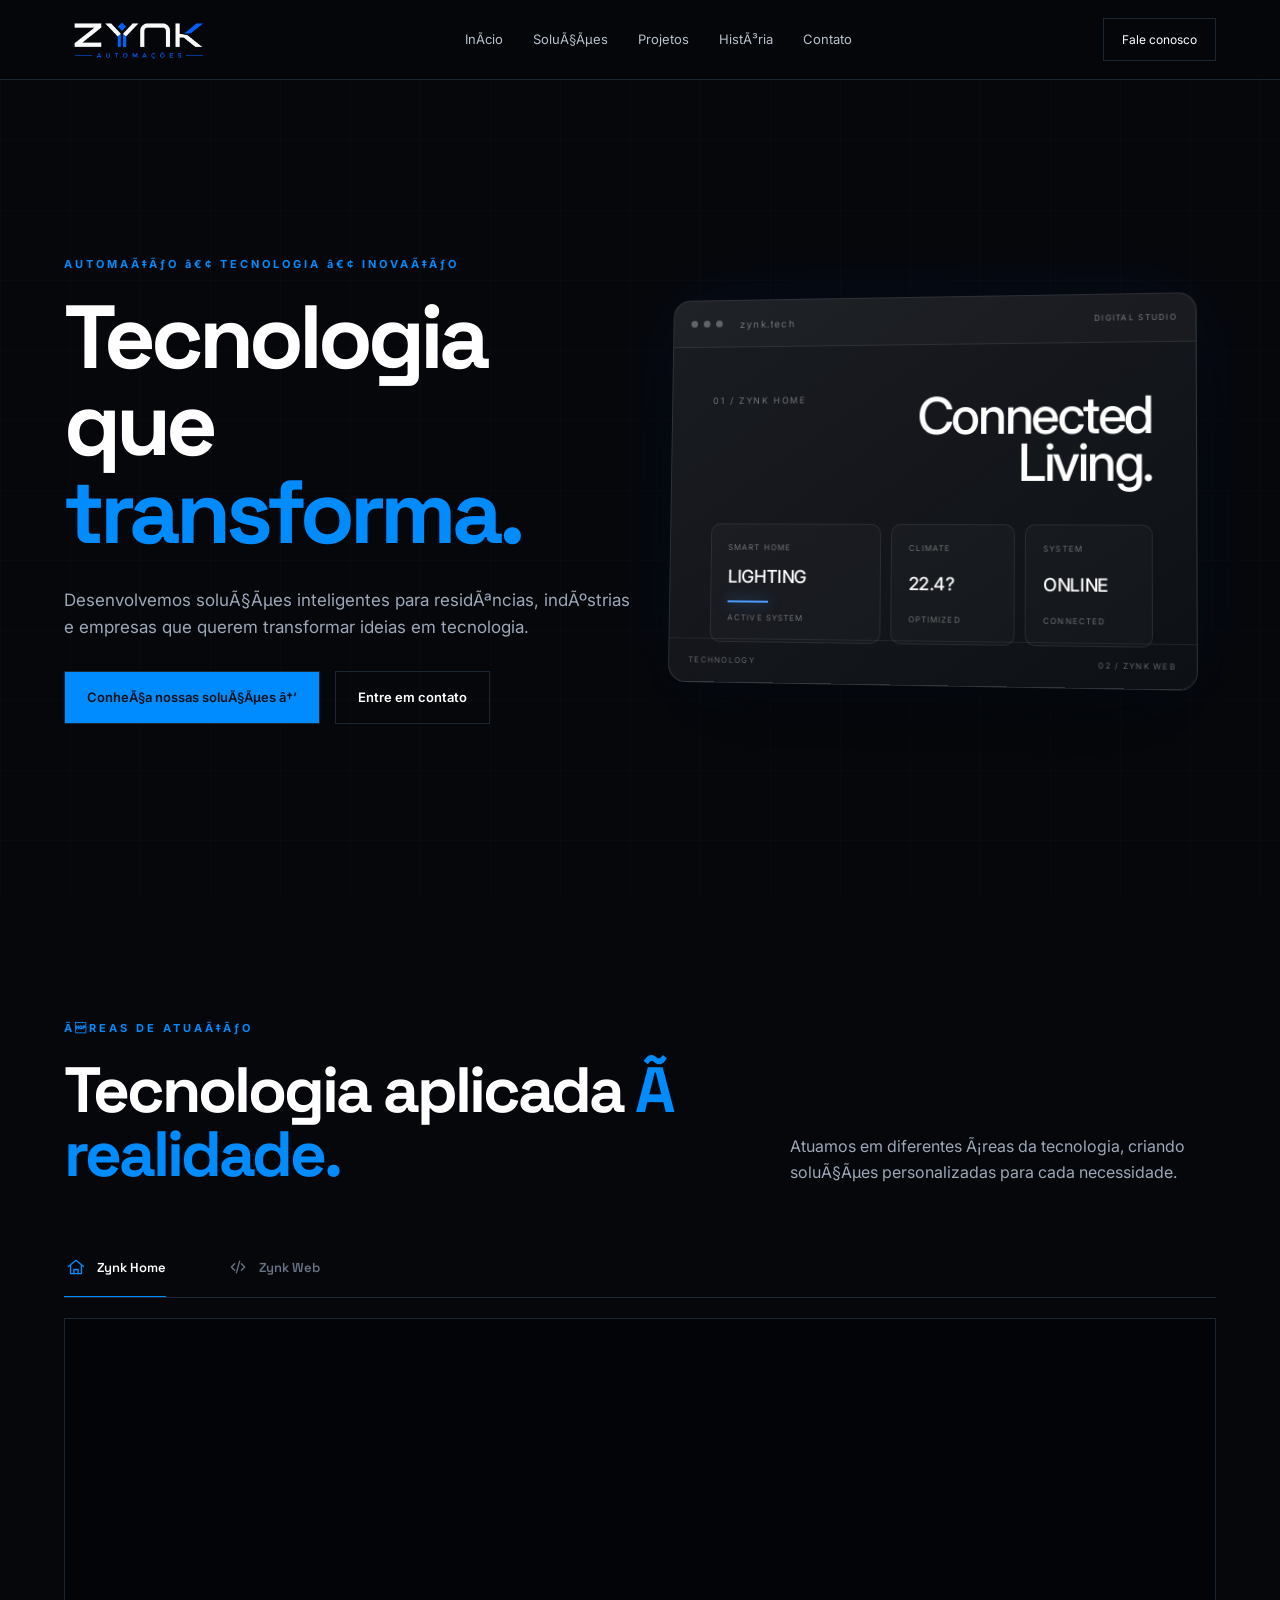
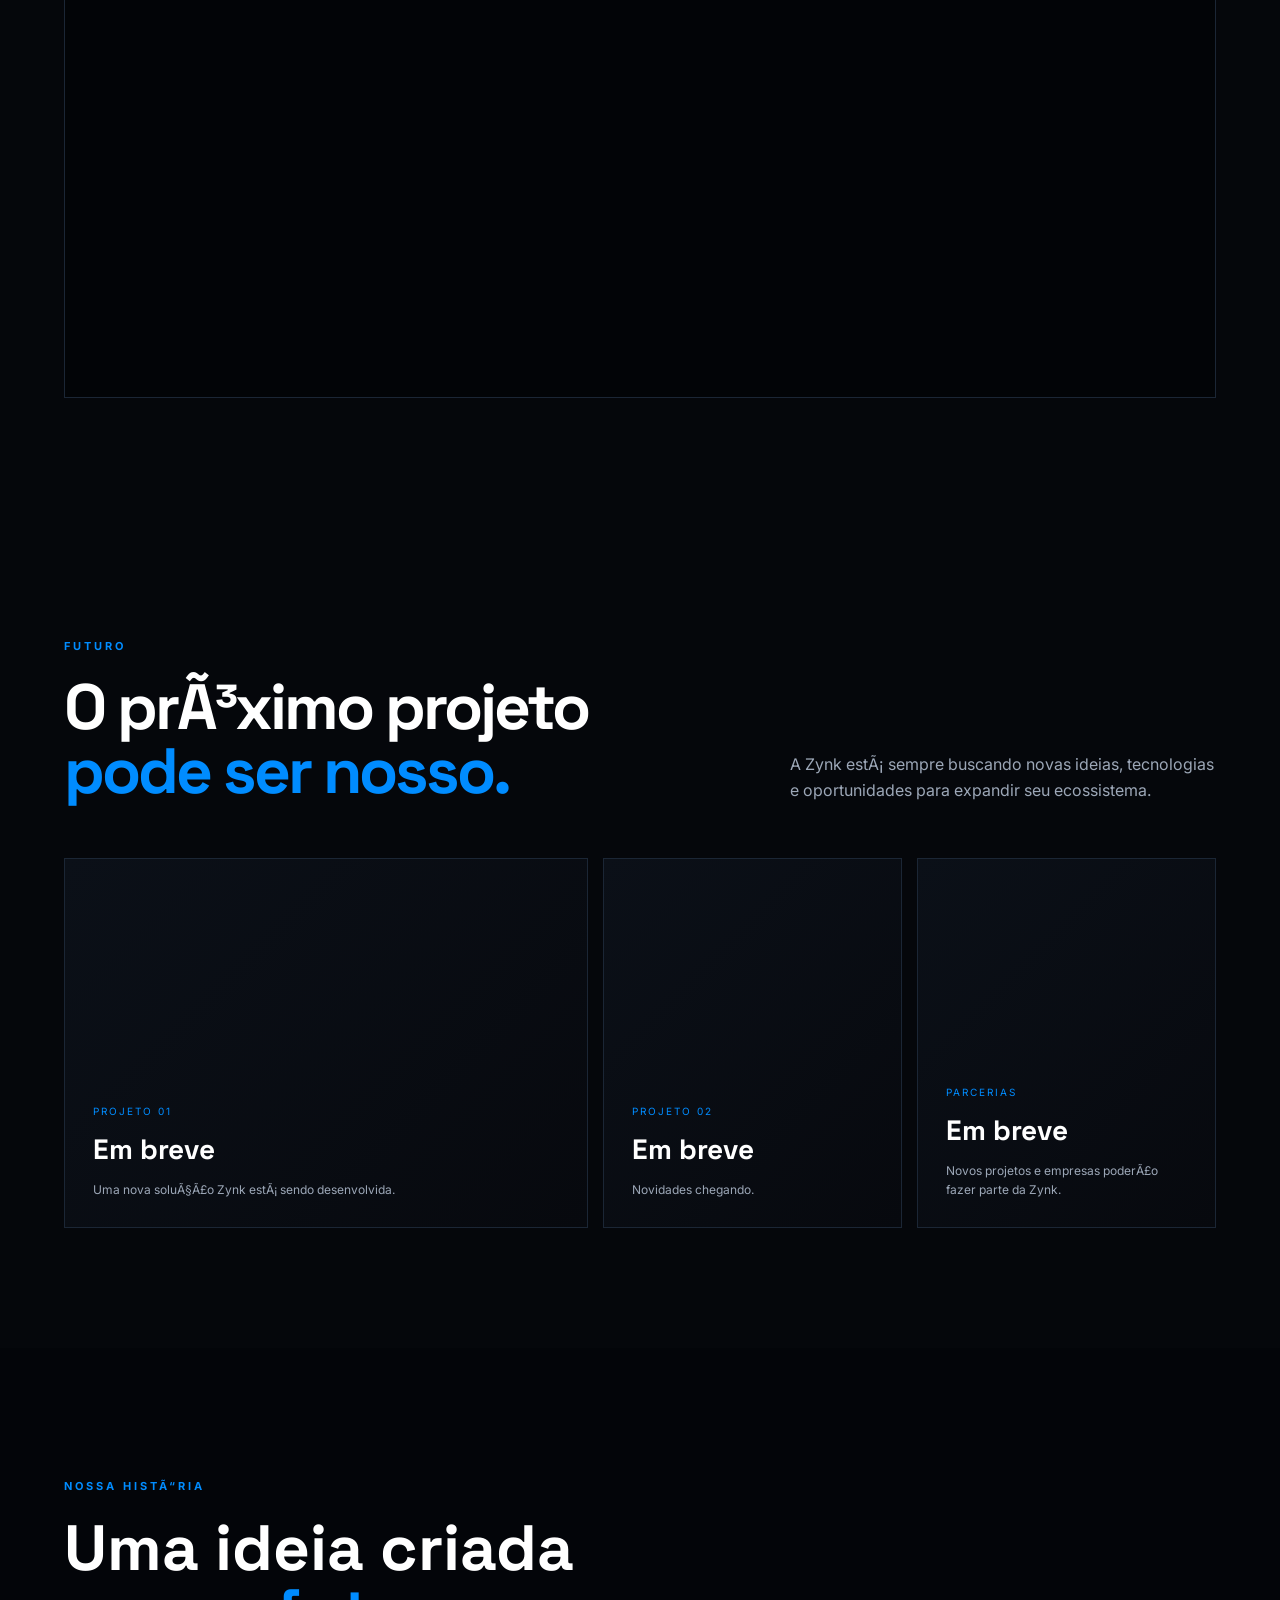
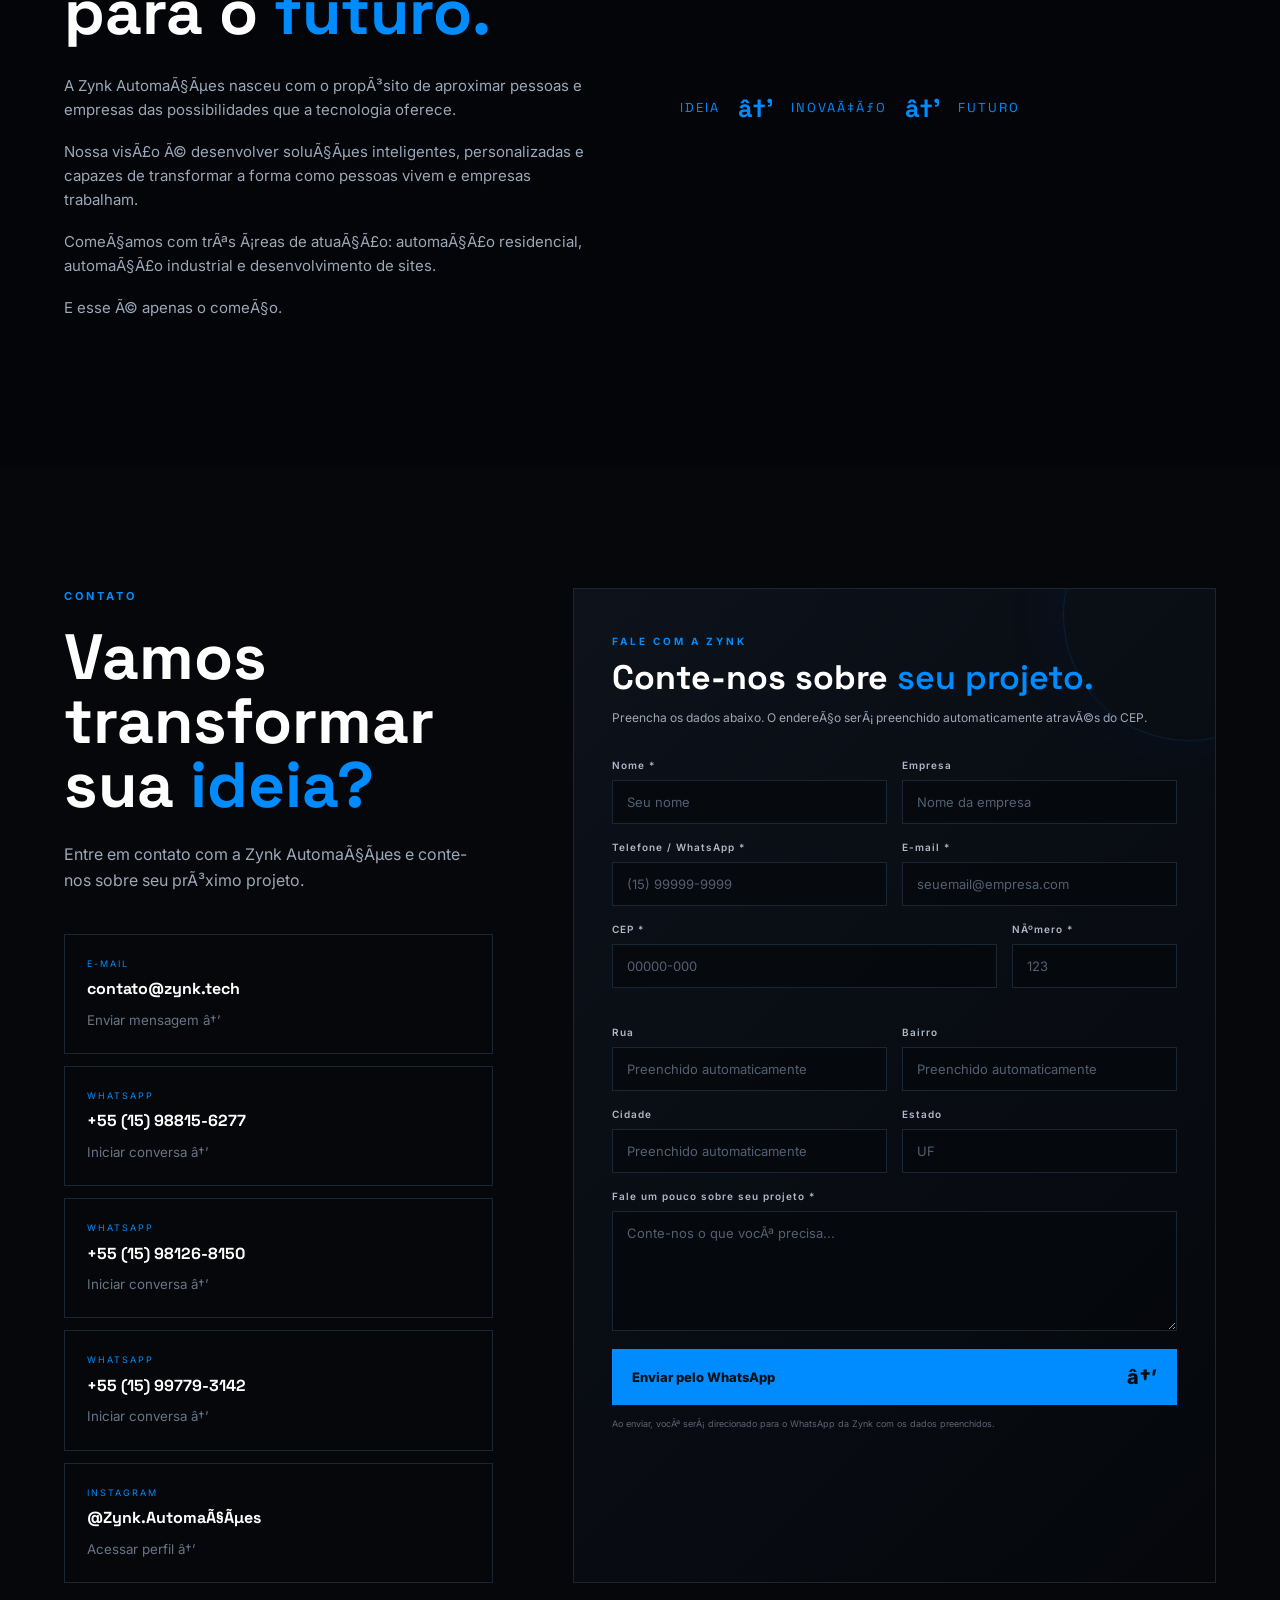
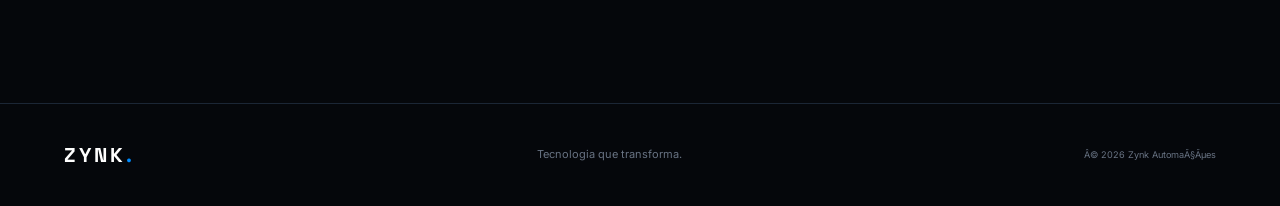
==== commit 062a37eb: "feat: atualiza identidade para Zynk Tech" ====
--- a/index.html
+++ b/index.html
@@ -1,11 +1,11 @@
-<!DOCTYPE html>
+﻿<!DOCTYPE html>
 <html lang="pt-BR">
 
 <head>
     <meta charset="UTF-8">
     <meta name="viewport" content="width=device-width, initial-scale=1.0">
 
-    <title>Zynk Automações</title>
+    <title>Zynk AutomaÃ§Ãµes</title>
 
     <link rel="stylesheet" href="style.css">
 </head>
@@ -17,14 +17,14 @@
     <header class="header">
 
         <a href="#inicio" class="logo">
-            <img src="imagens/logo-zynk.png.png" alt="Zynk Automações">
+            <img src="imagens/logo-zynk.png.png" alt="Zynk AutomaÃ§Ãµes">
         </a>
 
         <nav class="desktop-nav">
-            <a href="#inicio">Início</a>
-            <a href="#atuacao">Soluções</a>
+            <a href="#inicio">InÃ­cio</a>
+            <a href="#atuacao">SoluÃ§Ãµes</a>
             <a href="#projetos">Projetos</a>
-            <a href="#historia">História</a>
+            <a href="#historia">HistÃ³ria</a>
             <a href="#contato">Contato</a>
         </nav>
 
@@ -32,7 +32,7 @@
             Fale conosco
         </a>
 
-        <!-- MENU HAMBÚRGUER -->
+        <!-- MENU HAMBÃšRGUER -->
 
         <button
             class="menu-toggle"
@@ -50,14 +50,14 @@
 
         <nav class="mobile-nav">
 
-            <a href="#inicio">Início</a>
-            <a href="#atuacao">Soluções</a>
+            <a href="#inicio">InÃ­cio</a>
+            <a href="#atuacao">SoluÃ§Ãµes</a>
             <a href="#projetos">Projetos</a>
-            <a href="#historia">História</a>
+            <a href="#historia">HistÃ³ria</a>
             <a href="#contato">Contato</a>
 
             <a href="#contato" class="mobile-contact-button">
-                Fale conosco →
+                Fale conosco â†’
             </a>
 
         </nav>
@@ -72,7 +72,7 @@
         <div class="hero-content">
 
             <p class="tag">
-                AUTOMAÇÃO • TECNOLOGIA • INOVAÇÃO
+                AUTOMAÃ‡ÃƒO â€¢ TECNOLOGIA â€¢ INOVAÃ‡ÃƒO
             </p>
 
             <h1>
@@ -81,15 +81,15 @@
             </h1>
 
             <p class="hero-description">
-                Desenvolvemos soluções inteligentes para residências,
-                indústrias e empresas que querem transformar ideias
+                Desenvolvemos soluÃ§Ãµes inteligentes para residÃªncias,
+                indÃºstrias e empresas que querem transformar ideias
                 em tecnologia.
             </p>
 
             <div class="hero-buttons">
 
                 <a href="#atuacao" class="button primary">
-                    Conheça nossas soluções →
+                    ConheÃ§a nossas soluÃ§Ãµes â†’
                 </a>
 
                 <a href="#contato" class="button secondary">
@@ -105,29 +105,69 @@
 
         <div class="hero-visual">
 
-            <div class="circle"></div>
-
-            <div class="tech-card card-1">
-                <span>01</span>
-                <p>SMART HOME</p>
-            </div>
-
-            <div class="tech-card card-2">
-                <span>02</span>
-                <p>INDUSTRY</p>
-            </div>
-
-            <div class="tech-card card-3">
-                <span>03</span>
-                <p>WEB</p>
-            </div>
-
-        </div>
+    <div class="showcase-browser">
+
+        <div class="showcase-topbar">
+            <div class="browser-dots">
+                <span></span>
+                <span></span>
+                <span></span>
+            </div>
+
+            <div class="browser-address">
+                zynk.tech
+            </div>
+
+            <span class="showcase-status">
+                DIGITAL STUDIO
+            </span>
+        </div>
+
+        <div class="showcase-content">
+
+            <div class="showcase-heading">
+                <span>01 / ZYNK HOME</span>
+                <strong>Connected<br>Living.</strong>
+            </div>
+
+            <div class="showcase-grid">
+
+                <div class="showcase-panel showcase-panel-main">
+                    <span>SMART HOME</span>
+                    <strong>LIGHTING</strong>
+                    <div class="showcase-line"></div>
+                    <small>ACTIVE SYSTEM</small>
+                </div>
+
+                <div class="showcase-panel">
+                    <span>CLIMATE</span>
+                    <strong>22.4?</strong>
+                    <small>OPTIMIZED</small>
+                </div>
+
+                <div class="showcase-panel">
+                    <span>SYSTEM</span>
+                    <strong>ONLINE</strong>
+                    <small>CONNECTED</small>
+                </div>
+
+            </div>
+
+        </div>
+
+        <div class="showcase-footer">
+            <span>TECHNOLOGY</span>
+            <span>02 / ZYNK WEB</span>
+        </div>
+
+    </div>
+
+</div>
 
     </section>
 
 
-    <!-- ================= ÁREAS DE ATUAÇÃO ================= -->
+    <!-- ================= ÃREAS DE ATUAÃ‡ÃƒO ================= -->
 
     <section id="atuacao" class="sector-section">
 
@@ -136,19 +176,19 @@
             <div>
 
                 <p class="tag">
-                    ÁREAS DE ATUAÇÃO
+                    ÃREAS DE ATUAÃ‡ÃƒO
                 </p>
 
                 <h2>
                     Tecnologia aplicada
-                    <span>à realidade.</span>
+                    <span>Ã  realidade.</span>
                 </h2>
 
             </div>
 
             <p>
-                Atuamos em diferentes áreas da tecnologia,
-                criando soluções personalizadas para cada
+                Atuamos em diferentes Ã¡reas da tecnologia,
+                criando soluÃ§Ãµes personalizadas para cada
                 necessidade.
             </p>
 
@@ -185,33 +225,7 @@
             </button>
 
 
-            <!-- INDUSTRY -->
-
-            <button
-                class="sector-tab"
-                type="button"
-                data-sector="industrial"
-                role="tab"
-                aria-selected="false">
-
-                <span class="tab-icon">
-
-                    <svg viewBox="0 0 24 24" aria-hidden="true">
-                        <path d="M3 21h18"></path>
-                        <path d="M5 21V9l6 3V7l6 3V4h2v17"></path>
-                        <path d="M8 16h2"></path>
-                        <path d="M14 16h2"></path>
-                        <path d="M8 12h2"></path>
-                        <path d="M14 12h2"></path>
-                    </svg>
-
-                </span>
-
-                <span class="tab-text">
-                    Zynk Industry
-                </span>
-
-            </button>
+
 
 
             <!-- WEB -->
@@ -242,87 +256,21 @@
         </div>
 
 
-        <!-- ================= ÁREA DOS SETORES ================= -->
+        <!-- ================= ÃREA DOS SETORES ================= -->
 
         <div class="sector-display">
 
 
             <!-- ================= RESIDENCIAL ================= -->
 
-            <article
-                class="sector-panel active"
-                data-panel="residencial">
-
-                <video
-                    class="sector-video"
-                    autoplay
-                    muted
-                    loop
-                    playsinline
-                    preload="metadata">
-
-                    <source
-                        src="videos/smart-city-otimizado.mp4"
-                        type="video/mp4">
-
-                </video>
-
-                <div class="sector-overlay"></div>
-
-                <div class="sector-content">
-
-                    <div class="sector-top">
-
-                        <span class="sector-number">
-                            01
-                        </span>
-
-                        <span class="sector-category">
-                            ZYNK HOME
-                        </span>
-
-                    </div>
-
-
-                    <div class="sector-main-text">
-
-                        <p class="sector-small-title">
-                            AUTOMAÇÃO RESIDENCIAL
-                        </p>
-
-                        <h3>
-                            Uma casa que
-                            <span>entende você.</span>
-                        </h3>
-
-                        <p class="sector-description">
-                            A automação residencial permite integrar
-                            diferentes dispositivos da casa para criar
-                            ambientes mais inteligentes, confortáveis
-                            e eficientes.
-                        </p>
-
-                        <ul class="sector-list">
-
-                            <li>Iluminação inteligente</li>
-                            <li>Controle de ambientes</li>
-                            <li>Segurança</li>
-                            <li>Integração de dispositivos</li>
-
-                        </ul>
-
-                    </div>
-
-                </div>
-
-            </article>
-
-
-            <!-- ================= INDUSTRIAL ================= -->
+
+
+
+            <!-- ================= SITES ================= -->
 
             <article
                 class="sector-panel"
-                data-panel="industrial">
+                data-panel="sites">
 
                 <video
                     class="sector-video"
@@ -332,75 +280,6 @@
                     preload="metadata">
 
                     <source
-                        src="videos/industria-otimizado.mp4"
-                        type="video/mp4">
-
-                </video>
-
-                <div class="sector-overlay"></div>
-
-                <div class="sector-content">
-
-                    <div class="sector-top">
-
-                        <span class="sector-number">
-                            02
-                        </span>
-
-                        <span class="sector-category">
-                            ZYNK INDUSTRY
-                        </span>
-
-                    </div>
-
-
-                    <div class="sector-main-text">
-
-                        <p class="sector-small-title">
-                            AUTOMAÇÃO INDUSTRIAL
-                        </p>
-
-                        <h3>
-                            Processos mais
-                            <span>inteligentes.</span>
-                        </h3>
-
-                        <p class="sector-description">
-                            Desenvolvemos soluções para automatizar,
-                            monitorar e integrar processos industriais,
-                            buscando mais eficiência e controle.
-                        </p>
-
-                        <ul class="sector-list">
-
-                            <li>Monitoramento</li>
-                            <li>Controle de processos</li>
-                            <li>Integração de sistemas</li>
-                            <li>Projetos personalizados</li>
-
-                        </ul>
-
-                    </div>
-
-                </div>
-
-            </article>
-
-
-            <!-- ================= SITES ================= -->
-
-            <article
-                class="sector-panel"
-                data-panel="sites">
-
-                <video
-                    class="sector-video"
-                    muted
-                    loop
-                    playsinline
-                    preload="metadata">
-
-                    <source
                         src="videos/web-otimizado.mp4"
                         type="video/mp4">
 
@@ -437,7 +316,7 @@
                         <p class="sector-description">
                             Desenvolvemos sites modernos e responsivos
                             para empresas que desejam fortalecer sua
-                            presença digital.
+                            presenÃ§a digital.
                         </p>
 
                         <ul class="sector-list">
@@ -473,14 +352,14 @@
                 </p>
 
                 <h2>
-                    O próximo projeto
+                    O prÃ³ximo projeto
                     <span>pode ser nosso.</span>
                 </h2>
 
             </div>
 
             <p>
-                A Zynk está sempre buscando novas ideias,
+                A Zynk estÃ¡ sempre buscando novas ideias,
                 tecnologias e oportunidades para expandir
                 seu ecossistema.
             </p>
@@ -501,7 +380,7 @@
                 </h3>
 
                 <p>
-                    Uma nova solução Zynk está sendo desenvolvida.
+                    Uma nova soluÃ§Ã£o Zynk estÃ¡ sendo desenvolvida.
                 </p>
 
             </div>
@@ -535,7 +414,7 @@
                 </h3>
 
                 <p>
-                    Novos projetos e empresas poderão
+                    Novos projetos e empresas poderÃ£o
                     fazer parte da Zynk.
                 </p>
 
@@ -546,14 +425,14 @@
     </section>
 
 
-    <!-- ================= HISTÓRIA ================= -->
+    <!-- ================= HISTÃ“RIA ================= -->
 
     <section id="historia" class="history">
 
         <div class="history-content">
 
             <p class="tag">
-                NOSSA HISTÓRIA
+                NOSSA HISTÃ“RIA
             </p>
 
             <h2>
@@ -562,25 +441,25 @@
             </h2>
 
             <p>
-                A Zynk Automações nasceu com o propósito de
+                A Zynk AutomaÃ§Ãµes nasceu com o propÃ³sito de
                 aproximar pessoas e empresas das possibilidades
                 que a tecnologia oferece.
             </p>
 
             <p>
-                Nossa visão é desenvolver soluções inteligentes,
+                Nossa visÃ£o Ã© desenvolver soluÃ§Ãµes inteligentes,
                 personalizadas e capazes de transformar a forma
                 como pessoas vivem e empresas trabalham.
             </p>
 
             <p>
-                Começamos com três áreas de atuação:
-                automação residencial, automação industrial
+                ComeÃ§amos com trÃªs Ã¡reas de atuaÃ§Ã£o:
+                automaÃ§Ã£o residencial, automaÃ§Ã£o industrial
                 e desenvolvimento de sites.
             </p>
 
             <p>
-                E esse é apenas o começo.
+                E esse Ã© apenas o comeÃ§o.
             </p>
 
         </div>
@@ -592,11 +471,11 @@
 
                 <span>IDEIA</span>
 
-                <strong>→</strong>
-
-                <span>INOVAÇÃO</span>
-
-                <strong>→</strong>
+                <strong>â†’</strong>
+
+                <span>INOVAÃ‡ÃƒO</span>
+
+                <strong>â†’</strong>
 
                 <span>FUTURO</span>
 
@@ -623,8 +502,8 @@
             </h2>
 
             <p>
-                Entre em contato com a Zynk Automações
-                e conte-nos sobre seu próximo projeto.
+                Entre em contato com a Zynk AutomaÃ§Ãµes
+                e conte-nos sobre seu prÃ³ximo projeto.
             </p>
 
 
@@ -635,7 +514,7 @@
                 <!-- E-MAIL -->
 
                 <a
-                    href="mailto:zynk.automacoes@gmail.com"
+                    href="mailto:contato@zynk.tech"
                     class="contact-item">
 
                     <span>
@@ -643,11 +522,11 @@
                     </span>
 
                     <strong>
-                        zynk.automacoes@gmail.com
+                        contato@zynk.tech
                     </strong>
 
                     <small>
-                        Enviar mensagem →
+                        Enviar mensagem â†’
                     </small>
 
                 </a>
@@ -670,7 +549,7 @@
                     </strong>
 
                     <small>
-                        Iniciar conversa →
+                        Iniciar conversa â†’
                     </small>
 
                 </a>
@@ -693,7 +572,7 @@
                     </strong>
 
                     <small>
-                        Iniciar conversa →
+                        Iniciar conversa â†’
                     </small>
 
                 </a>
@@ -716,7 +595,7 @@
                     </strong>
 
                     <small>
-                        Iniciar conversa →
+                        Iniciar conversa â†’
                     </small>
 
                 </a>
@@ -725,7 +604,7 @@
                 <!-- INSTAGRAM -->
 
                 <a
-                    href="https://www.instagram.com/zynk.automacoes/"
+                    href="https://www.instagram.com/zynk.tech/"
                     target="_blank"
                     rel="noopener noreferrer"
                     class="contact-item">
@@ -735,11 +614,11 @@
                     </span>
 
                     <strong>
-                        @Zynk.Automações
+                        @Zynk.AutomaÃ§Ãµes
                     </strong>
 
                     <small>
-                        Acessar perfil →
+                        Acessar perfil â†’
                     </small>
 
                 </a>
@@ -749,7 +628,7 @@
         </div>
 
 
-        <!-- ================= FORMULÁRIO ================= -->
+        <!-- ================= FORMULÃRIO ================= -->
 
         <div class="contact-form-wrapper">
 
@@ -765,8 +644,8 @@
                 </h3>
 
                 <p>
-                    Preencha os dados abaixo. O endereço será
-                    preenchido automaticamente através do CEP.
+                    Preencha os dados abaixo. O endereÃ§o serÃ¡
+                    preenchido automaticamente atravÃ©s do CEP.
                 </p>
 
             </div>
@@ -876,7 +755,7 @@
                     <div class="form-group number-field">
 
                         <label for="numero">
-                            Número *
+                            NÃºmero *
                         </label>
 
                         <input
@@ -977,7 +856,7 @@
                         id="mensagem"
                         name="mensagem"
                         rows="5"
-                        placeholder="Conte-nos o que você precisa..."
+                        placeholder="Conte-nos o que vocÃª precisa..."
                         required></textarea>
 
                 </div>
@@ -988,13 +867,13 @@
                     class="form-submit">
 
                     Enviar pelo WhatsApp
-                    <span>→</span>
+                    <span>â†’</span>
 
                 </button>
 
 
                 <p class="form-note">
-                    Ao enviar, você será direcionado para o WhatsApp
+                    Ao enviar, vocÃª serÃ¡ direcionado para o WhatsApp
                     da Zynk com os dados preenchidos.
                 </p>
 
@@ -1018,7 +897,7 @@
         </p>
 
         <small>
-            © 2026 Zynk Automações
+            Â© 2026 Zynk AutomaÃ§Ãµes
         </small>
 
     </footer>
@@ -1028,4 +907,4 @@
 
 </body>
 
-</html>+</html>
--- a/style.css
+++ b/style.css
@@ -2459,4 +2459,184 @@
 
     }
 
-}+}
+.hero-visual {
+    position: relative;
+    width: 100%;
+    min-height: 520px;
+    display: flex;
+    align-items: center;
+    justify-content: center;
+    perspective: 1400px;
+}
+
+.showcase-browser {
+    position: relative;
+    width: min(620px, 92%);
+    min-height: 390px;
+    overflow: hidden;
+    border: 1px solid rgba(255,255,255,.12);
+    border-radius: 18px;
+    background:
+        linear-gradient(145deg, rgba(255,255,255,.075), rgba(255,255,255,.018)),
+        #080b10;
+    box-shadow:
+        0 40px 100px rgba(0,0,0,.45),
+        0 0 80px rgba(40,120,255,.08);
+    transform: rotateY(-7deg) rotateX(3deg);
+    transition: transform .6s ease, box-shadow .6s ease;
+}
+
+.showcase-browser:hover {
+    transform: rotateY(-2deg) rotateX(1deg) translateY(-6px);
+    box-shadow:
+        0 50px 110px rgba(0,0,0,.5),
+        0 0 90px rgba(40,120,255,.13);
+}
+
+.showcase-topbar {
+    height: 48px;
+    display: flex;
+    align-items: center;
+    gap: 18px;
+    padding: 0 18px;
+    border-bottom: 1px solid rgba(255,255,255,.08);
+    background: rgba(255,255,255,.025);
+}
+
+.browser-dots {
+    display: flex;
+    gap: 6px;
+}
+
+.browser-dots span {
+    width: 7px;
+    height: 7px;
+    border-radius: 50%;
+    background: rgba(255,255,255,.3);
+}
+
+.browser-address {
+    flex: 1;
+    font-size: 10px;
+    letter-spacing: .12em;
+    color: rgba(255,255,255,.38);
+}
+
+.showcase-status {
+    font-size: 8px;
+    letter-spacing: .16em;
+    color: rgba(255,255,255,.42);
+}
+
+.showcase-content {
+    padding: 48px 42px 38px;
+}
+
+.showcase-heading {
+    display: flex;
+    justify-content: space-between;
+    align-items: flex-start;
+    margin-bottom: 38px;
+}
+
+.showcase-heading span {
+    font-size: 9px;
+    letter-spacing: .18em;
+    color: rgba(255,255,255,.4);
+}
+
+.showcase-heading strong {
+    font-size: clamp(34px, 4vw, 54px);
+    line-height: .92;
+    font-weight: 500;
+    letter-spacing: -.045em;
+    color: #fff;
+    text-align: right;
+}
+
+.showcase-grid {
+    display: grid;
+    grid-template-columns: 1.4fr 1fr 1fr;
+    gap: 10px;
+}
+
+.showcase-panel {
+    min-height: 120px;
+    padding: 17px;
+    display: flex;
+    flex-direction: column;
+    justify-content: space-between;
+    border: 1px solid rgba(255,255,255,.08);
+    border-radius: 10px;
+    background: rgba(255,255,255,.025);
+}
+
+.showcase-panel span,
+.showcase-panel small {
+    font-size: 8px;
+    letter-spacing: .14em;
+    color: rgba(255,255,255,.38);
+}
+
+.showcase-panel strong {
+    font-size: 18px;
+    font-weight: 500;
+    letter-spacing: -.02em;
+    color: #fff;
+}
+
+.showcase-line {
+    width: 42px;
+    height: 2px;
+    background: #4b9cff;
+    box-shadow: 0 0 14px rgba(75,156,255,.7);
+}
+
+.showcase-footer {
+    position: absolute;
+    left: 0;
+    right: 0;
+    bottom: 0;
+    display: flex;
+    justify-content: space-between;
+    padding: 15px 20px;
+    border-top: 1px solid rgba(255,255,255,.07);
+    font-size: 8px;
+    letter-spacing: .16em;
+    color: rgba(255,255,255,.35);
+}
+
+@media (max-width: 900px) {
+    .hero-visual {
+        min-height: 420px;
+        margin-top: 20px;
+    }
+
+    .showcase-browser {
+        transform: none;
+    }
+}
+
+@media (max-width: 600px) {
+    .showcase-browser {
+        width: 94%;
+        min-height: 340px;
+    }
+
+    .showcase-content {
+        padding: 32px 24px 30px;
+    }
+
+    .showcase-grid {
+        grid-template-columns: 1fr 1fr;
+    }
+
+    .showcase-panel-main {
+        grid-column: 1 / -1;
+    }
+
+    .showcase-status {
+        display: none;
+    }
+}
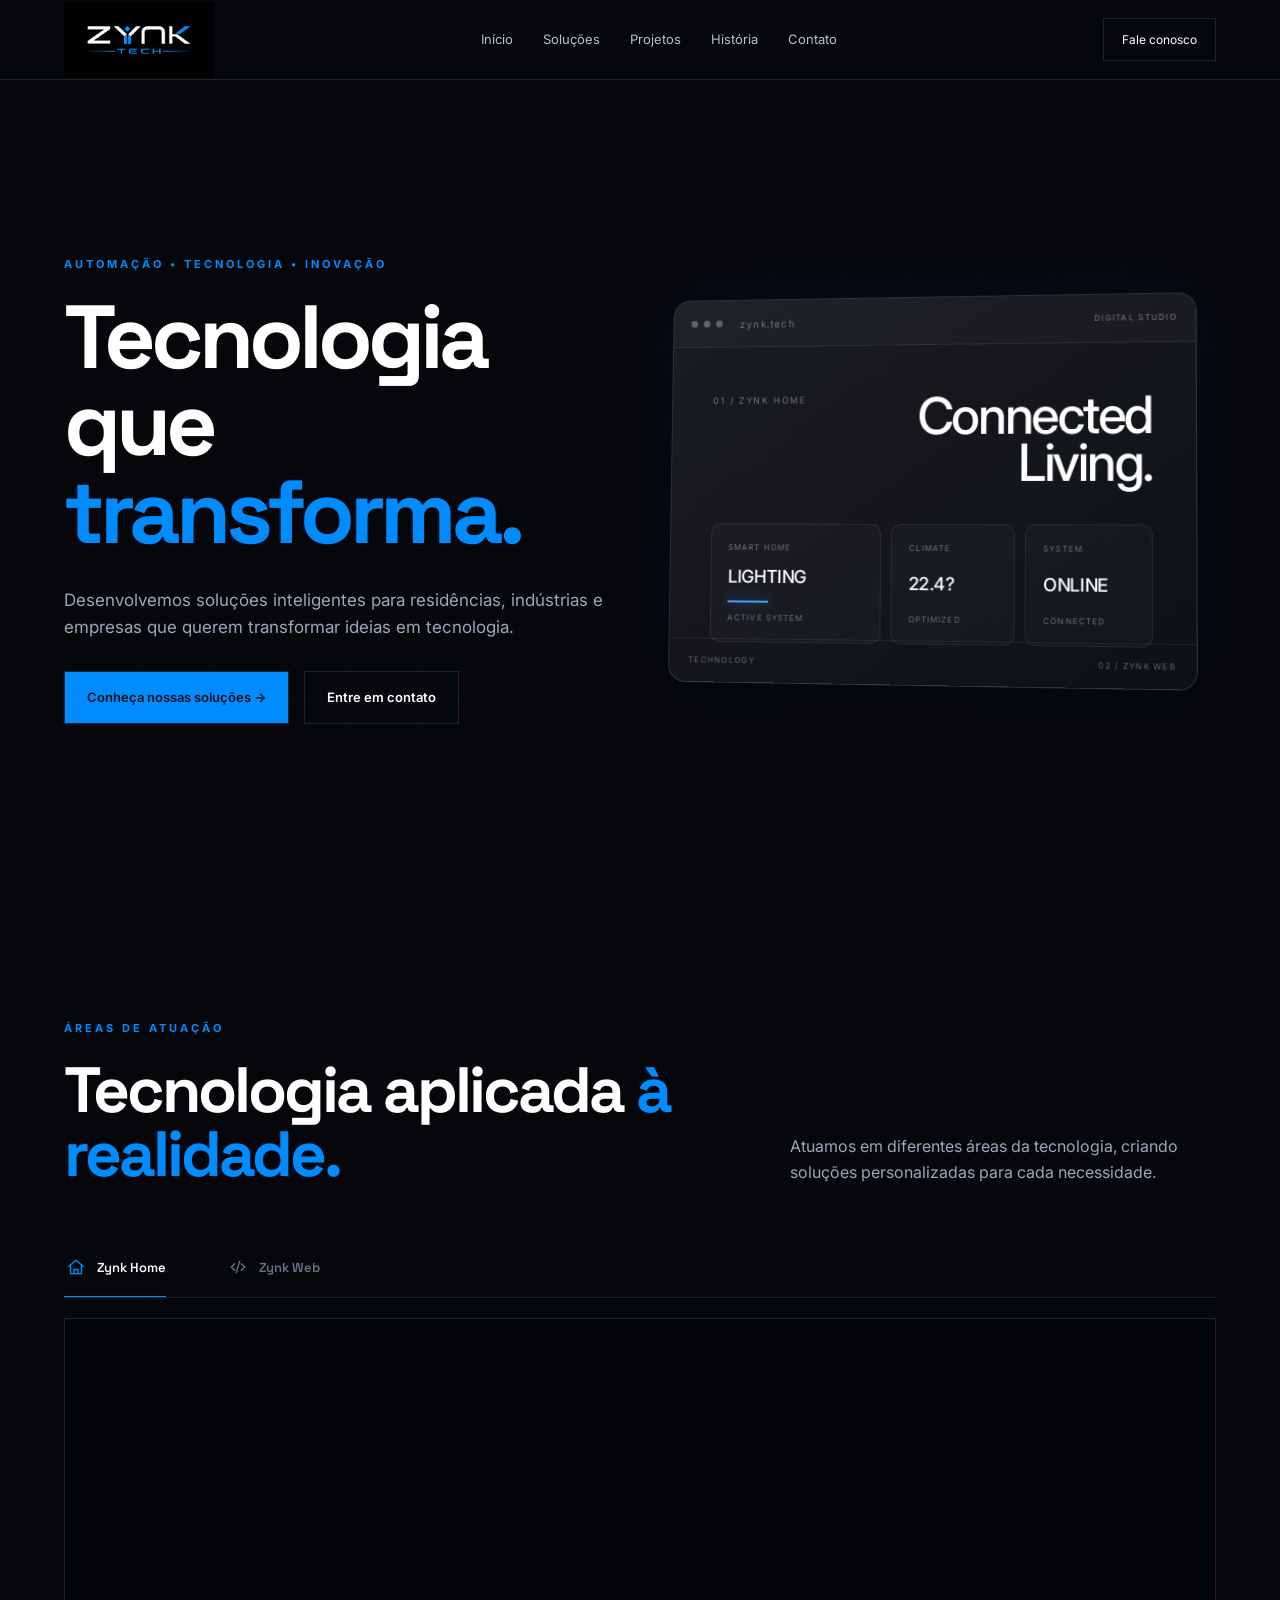
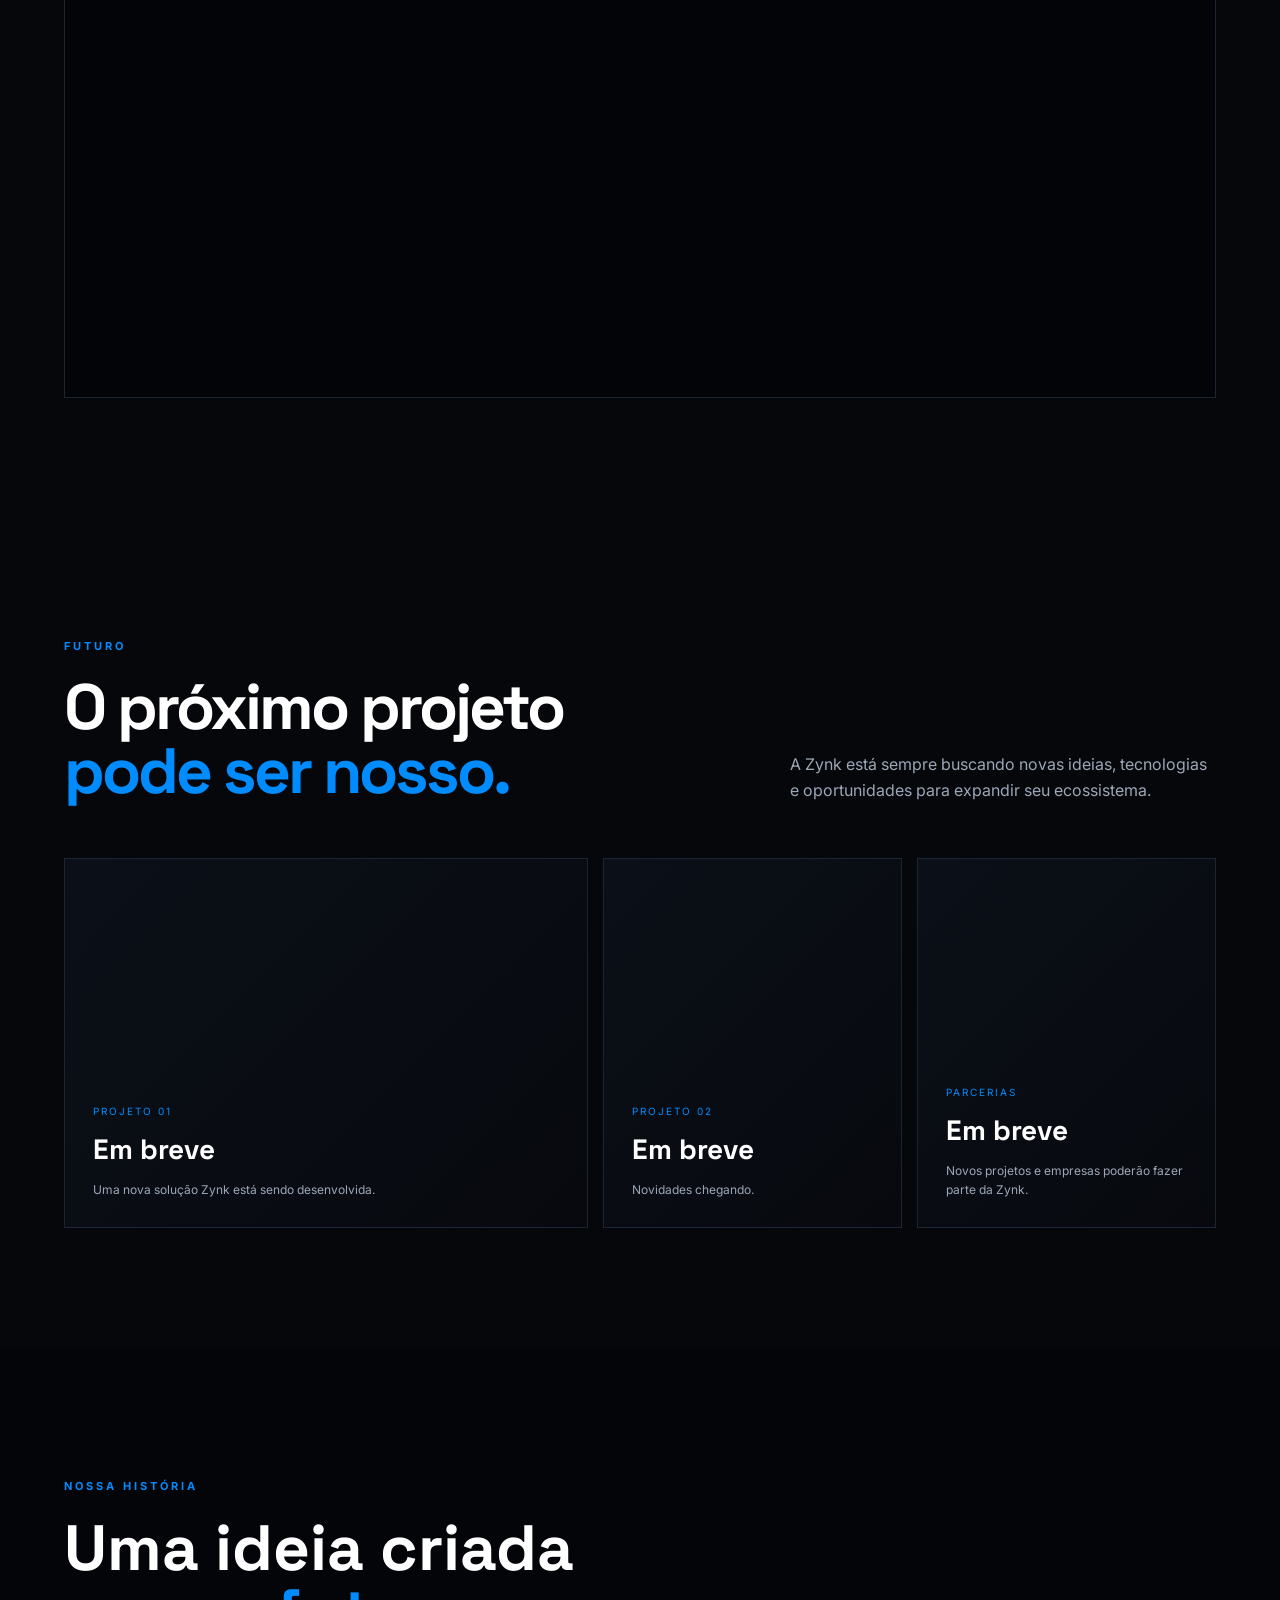
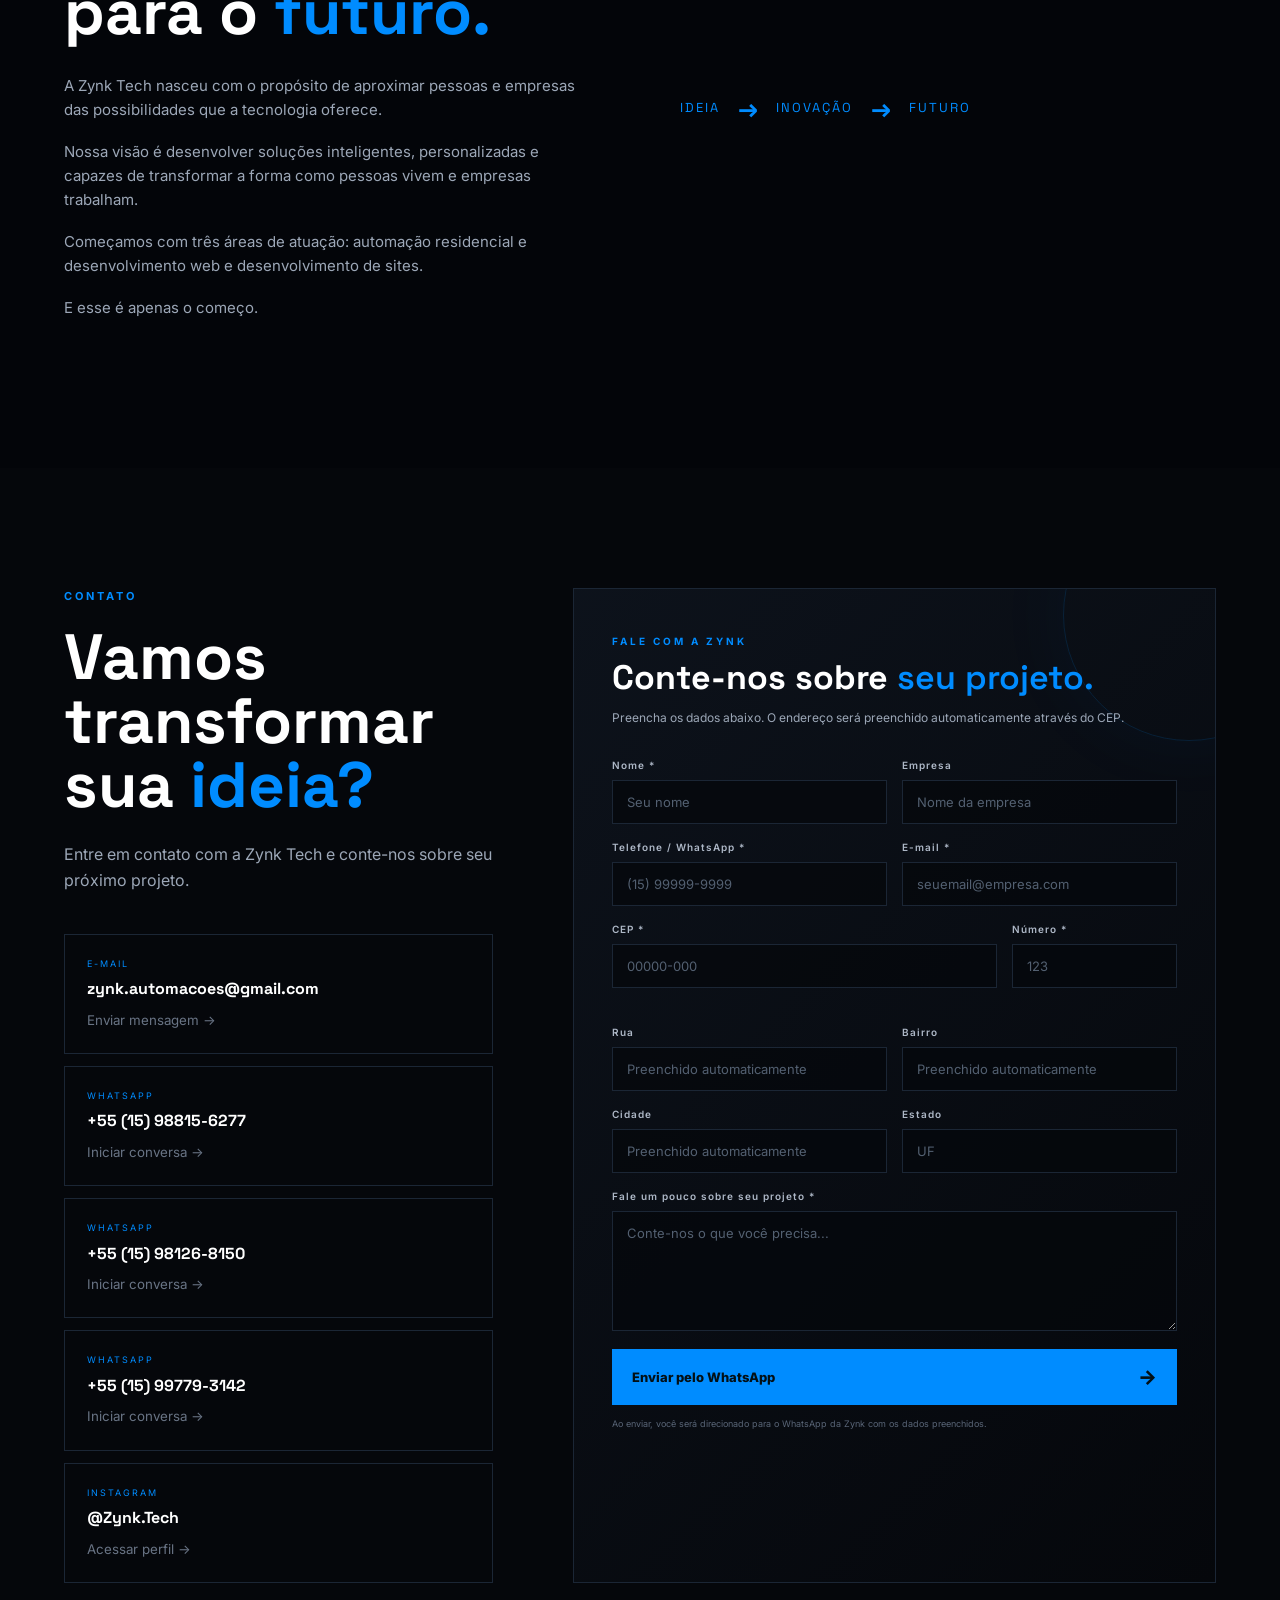
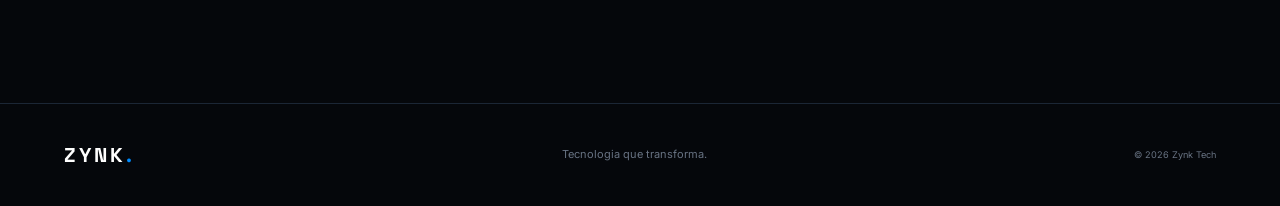
==== commit 733ab454: "fix: finaliza identidade Zynk Tech" ====
--- a/index.html
+++ b/index.html
@@ -1,11 +1,11 @@
-﻿<!DOCTYPE html>
+<!DOCTYPE html>
 <html lang="pt-BR">
 
 <head>
     <meta charset="UTF-8">
     <meta name="viewport" content="width=device-width, initial-scale=1.0">
 
-    <title>Zynk AutomaÃ§Ãµes</title>
+    <title>Zynk Tech</title>
 
     <link rel="stylesheet" href="style.css">
 </head>
@@ -17,14 +17,14 @@
     <header class="header">
 
         <a href="#inicio" class="logo">
-            <img src="imagens/logo-zynk.png.png" alt="Zynk AutomaÃ§Ãµes">
+            <img src="imagens/logo-zynk-tech.png" alt="Zynk Tech">
         </a>
 
         <nav class="desktop-nav">
-            <a href="#inicio">InÃ­cio</a>
-            <a href="#atuacao">SoluÃ§Ãµes</a>
+            <a href="#inicio">Início</a>
+            <a href="#atuacao">Soluções</a>
             <a href="#projetos">Projetos</a>
-            <a href="#historia">HistÃ³ria</a>
+            <a href="#historia">História</a>
             <a href="#contato">Contato</a>
         </nav>
 
@@ -32,7 +32,7 @@
             Fale conosco
         </a>
 
-        <!-- MENU HAMBÃšRGUER -->
+        <!-- MENU HAMBÚRGUER -->
 
         <button
             class="menu-toggle"
@@ -50,14 +50,14 @@
 
         <nav class="mobile-nav">
 
-            <a href="#inicio">InÃ­cio</a>
-            <a href="#atuacao">SoluÃ§Ãµes</a>
+            <a href="#inicio">Início</a>
+            <a href="#atuacao">Soluções</a>
             <a href="#projetos">Projetos</a>
-            <a href="#historia">HistÃ³ria</a>
+            <a href="#historia">História</a>
             <a href="#contato">Contato</a>
 
             <a href="#contato" class="mobile-contact-button">
-                Fale conosco â†’
+                Fale conosco →
             </a>
 
         </nav>
@@ -72,7 +72,7 @@
         <div class="hero-content">
 
             <p class="tag">
-                AUTOMAÃ‡ÃƒO â€¢ TECNOLOGIA â€¢ INOVAÃ‡ÃƒO
+                AUTOMAÇÃO • TECNOLOGIA • INOVAÇÃO
             </p>
 
             <h1>
@@ -81,15 +81,15 @@
             </h1>
 
             <p class="hero-description">
-                Desenvolvemos soluÃ§Ãµes inteligentes para residÃªncias,
-                indÃºstrias e empresas que querem transformar ideias
+                Desenvolvemos soluções inteligentes para residências,
+                indústrias e empresas que querem transformar ideias
                 em tecnologia.
             </p>
 
             <div class="hero-buttons">
 
                 <a href="#atuacao" class="button primary">
-                    ConheÃ§a nossas soluÃ§Ãµes â†’
+                    Conheça nossas soluções →
                 </a>
 
                 <a href="#contato" class="button secondary">
@@ -164,10 +164,10 @@
 
 </div>
 
-    </section>
-
-
-    <!-- ================= ÃREAS DE ATUAÃ‡ÃƒO ================= -->
+      </section>
+
+
+    <!-- ================= ÁREAS DE ATUAÇÃO ================= -->
 
     <section id="atuacao" class="sector-section">
 
@@ -176,19 +176,19 @@
             <div>
 
                 <p class="tag">
-                    ÃREAS DE ATUAÃ‡ÃƒO
+                    ÁREAS DE ATUAÇÃO
                 </p>
 
                 <h2>
                     Tecnologia aplicada
-                    <span>Ã  realidade.</span>
+                    <span>à realidade.</span>
                 </h2>
 
             </div>
 
             <p>
-                Atuamos em diferentes Ã¡reas da tecnologia,
-                criando soluÃ§Ãµes personalizadas para cada
+                Atuamos em diferentes áreas da tecnologia,
+                criando soluções personalizadas para cada
                 necessidade.
             </p>
 
@@ -256,7 +256,7 @@
         </div>
 
 
-        <!-- ================= ÃREA DOS SETORES ================= -->
+        <!-- ================= ÁREA DOS SETORES ================= -->
 
         <div class="sector-display">
 
@@ -316,7 +316,7 @@
                         <p class="sector-description">
                             Desenvolvemos sites modernos e responsivos
                             para empresas que desejam fortalecer sua
-                            presenÃ§a digital.
+                            presença digital.
                         </p>
 
                         <ul class="sector-list">
@@ -352,14 +352,14 @@
                 </p>
 
                 <h2>
-                    O prÃ³ximo projeto
+                    O próximo projeto
                     <span>pode ser nosso.</span>
                 </h2>
 
             </div>
 
             <p>
-                A Zynk estÃ¡ sempre buscando novas ideias,
+                A Zynk está sempre buscando novas ideias,
                 tecnologias e oportunidades para expandir
                 seu ecossistema.
             </p>
@@ -380,7 +380,7 @@
                 </h3>
 
                 <p>
-                    Uma nova soluÃ§Ã£o Zynk estÃ¡ sendo desenvolvida.
+                    Uma nova solução Zynk está sendo desenvolvida.
                 </p>
 
             </div>
@@ -414,7 +414,7 @@
                 </h3>
 
                 <p>
-                    Novos projetos e empresas poderÃ£o
+                    Novos projetos e empresas poderão
                     fazer parte da Zynk.
                 </p>
 
@@ -425,14 +425,14 @@
     </section>
 
 
-    <!-- ================= HISTÃ“RIA ================= -->
+    <!-- ================= HISTÓRIA ================= -->
 
     <section id="historia" class="history">
 
         <div class="history-content">
 
             <p class="tag">
-                NOSSA HISTÃ“RIA
+                NOSSA HISTÓRIA
             </p>
 
             <h2>
@@ -441,25 +441,25 @@
             </h2>
 
             <p>
-                A Zynk AutomaÃ§Ãµes nasceu com o propÃ³sito de
+                A Zynk Tech nasceu com o propósito de
                 aproximar pessoas e empresas das possibilidades
                 que a tecnologia oferece.
             </p>
 
             <p>
-                Nossa visÃ£o Ã© desenvolver soluÃ§Ãµes inteligentes,
+                Nossa visão é desenvolver soluções inteligentes,
                 personalizadas e capazes de transformar a forma
                 como pessoas vivem e empresas trabalham.
             </p>
 
             <p>
-                ComeÃ§amos com trÃªs Ã¡reas de atuaÃ§Ã£o:
-                automaÃ§Ã£o residencial, automaÃ§Ã£o industrial
+                Começamos com três áreas de atuação:
+                automação residencial e desenvolvimento web
                 e desenvolvimento de sites.
             </p>
 
             <p>
-                E esse Ã© apenas o comeÃ§o.
+                E esse é apenas o começo.
             </p>
 
         </div>
@@ -471,11 +471,11 @@
 
                 <span>IDEIA</span>
 
-                <strong>â†’</strong>
-
-                <span>INOVAÃ‡ÃƒO</span>
-
-                <strong>â†’</strong>
+                <strong>→</strong>
+
+                <span>INOVAÇÃO</span>
+
+                <strong>→</strong>
 
                 <span>FUTURO</span>
 
@@ -502,8 +502,8 @@
             </h2>
 
             <p>
-                Entre em contato com a Zynk AutomaÃ§Ãµes
-                e conte-nos sobre seu prÃ³ximo projeto.
+                Entre em contato com a Zynk Tech
+                e conte-nos sobre seu próximo projeto.
             </p>
 
 
@@ -514,7 +514,7 @@
                 <!-- E-MAIL -->
 
                 <a
-                    href="mailto:contato@zynk.tech"
+                    href="mailto:zynk.automacoes@gmail.com"
                     class="contact-item">
 
                     <span>
@@ -522,11 +522,11 @@
                     </span>
 
                     <strong>
-                        contato@zynk.tech
+                        zynk.automacoes@gmail.com
                     </strong>
 
                     <small>
-                        Enviar mensagem â†’
+                        Enviar mensagem →
                     </small>
 
                 </a>
@@ -549,7 +549,7 @@
                     </strong>
 
                     <small>
-                        Iniciar conversa â†’
+                        Iniciar conversa →
                     </small>
 
                 </a>
@@ -572,7 +572,7 @@
                     </strong>
 
                     <small>
-                        Iniciar conversa â†’
+                        Iniciar conversa →
                     </small>
 
                 </a>
@@ -595,7 +595,7 @@
                     </strong>
 
                     <small>
-                        Iniciar conversa â†’
+                        Iniciar conversa →
                     </small>
 
                 </a>
@@ -604,7 +604,7 @@
                 <!-- INSTAGRAM -->
 
                 <a
-                    href="https://www.instagram.com/zynk.tech/"
+                    href="https://www.instagram.com/zynk.automacoes/"
                     target="_blank"
                     rel="noopener noreferrer"
                     class="contact-item">
@@ -614,11 +614,11 @@
                     </span>
 
                     <strong>
-                        @Zynk.AutomaÃ§Ãµes
+                        @Zynk.Tech
                     </strong>
 
                     <small>
-                        Acessar perfil â†’
+                        Acessar perfil →
                     </small>
 
                 </a>
@@ -628,7 +628,7 @@
         </div>
 
 
-        <!-- ================= FORMULÃRIO ================= -->
+        <!-- ================= FORMULÁRIO ================= -->
 
         <div class="contact-form-wrapper">
 
@@ -644,8 +644,8 @@
                 </h3>
 
                 <p>
-                    Preencha os dados abaixo. O endereÃ§o serÃ¡
-                    preenchido automaticamente atravÃ©s do CEP.
+                    Preencha os dados abaixo. O endereço será
+                    preenchido automaticamente através do CEP.
                 </p>
 
             </div>
@@ -755,7 +755,7 @@
                     <div class="form-group number-field">
 
                         <label for="numero">
-                            NÃºmero *
+                            Número *
                         </label>
 
                         <input
@@ -856,7 +856,7 @@
                         id="mensagem"
                         name="mensagem"
                         rows="5"
-                        placeholder="Conte-nos o que vocÃª precisa..."
+                        placeholder="Conte-nos o que você precisa..."
                         required></textarea>
 
                 </div>
@@ -867,13 +867,13 @@
                     class="form-submit">
 
                     Enviar pelo WhatsApp
-                    <span>â†’</span>
+                    <span>→</span>
 
                 </button>
 
 
                 <p class="form-note">
-                    Ao enviar, vocÃª serÃ¡ direcionado para o WhatsApp
+                    Ao enviar, você será direcionado para o WhatsApp
                     da Zynk com os dados preenchidos.
                 </p>
 
@@ -897,7 +897,7 @@
         </p>
 
         <small>
-            Â© 2026 Zynk AutomaÃ§Ãµes
+            © 2026 Zynk Tech
         </small>
 
     </footer>
@@ -907,4 +907,4 @@
 
 </body>
 
-</html>
+</html>
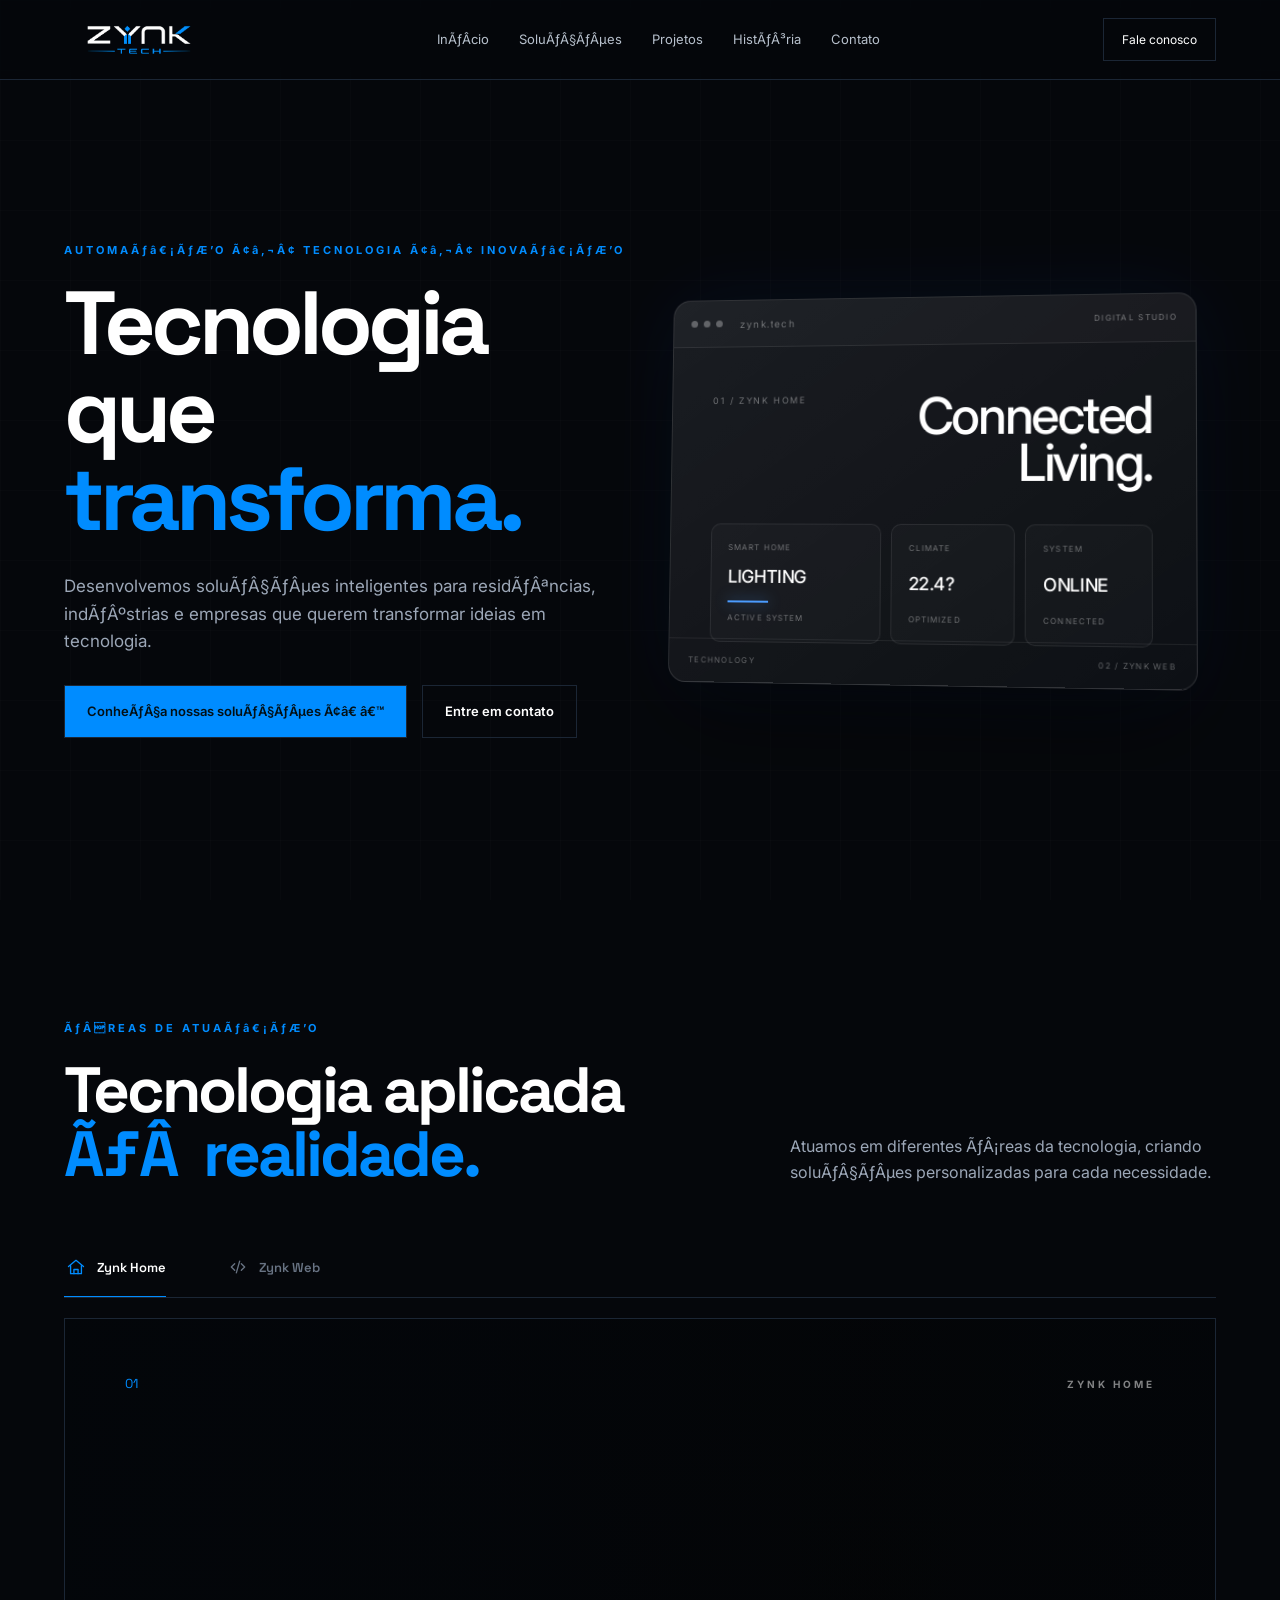
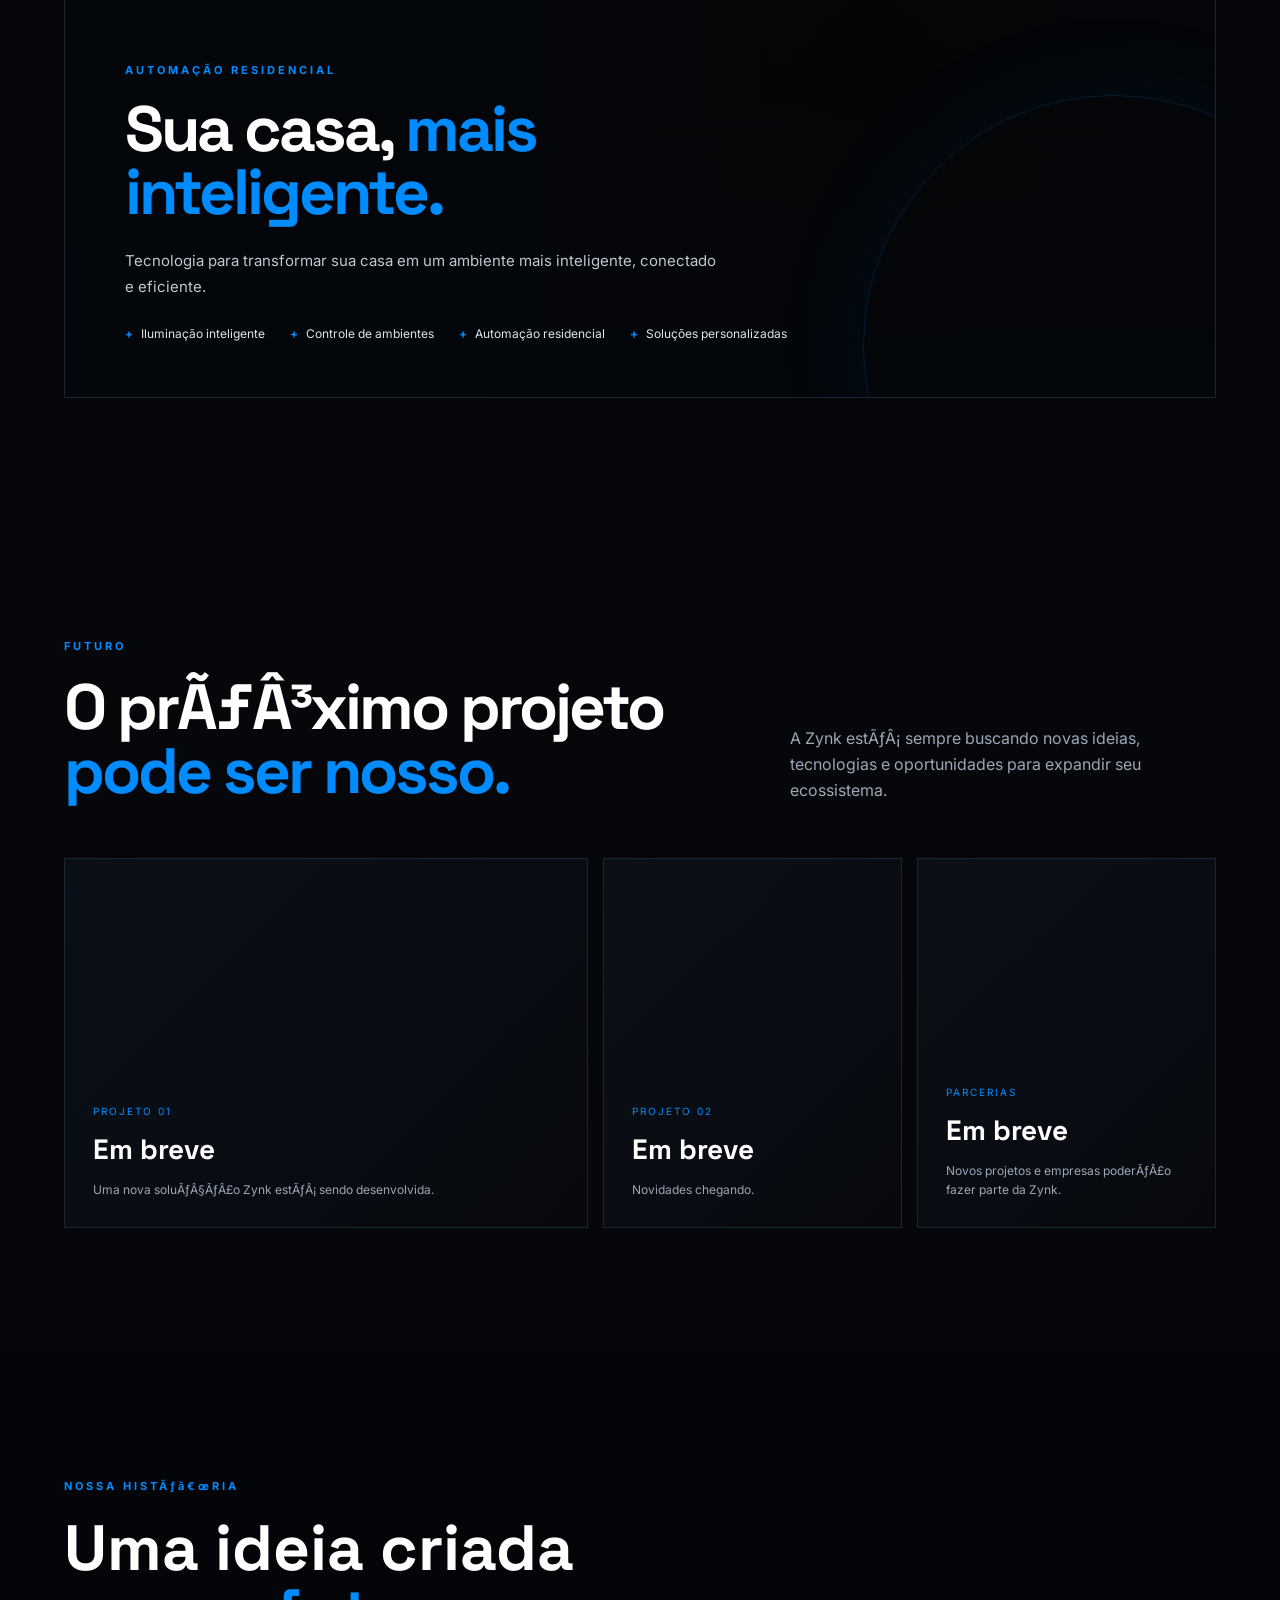
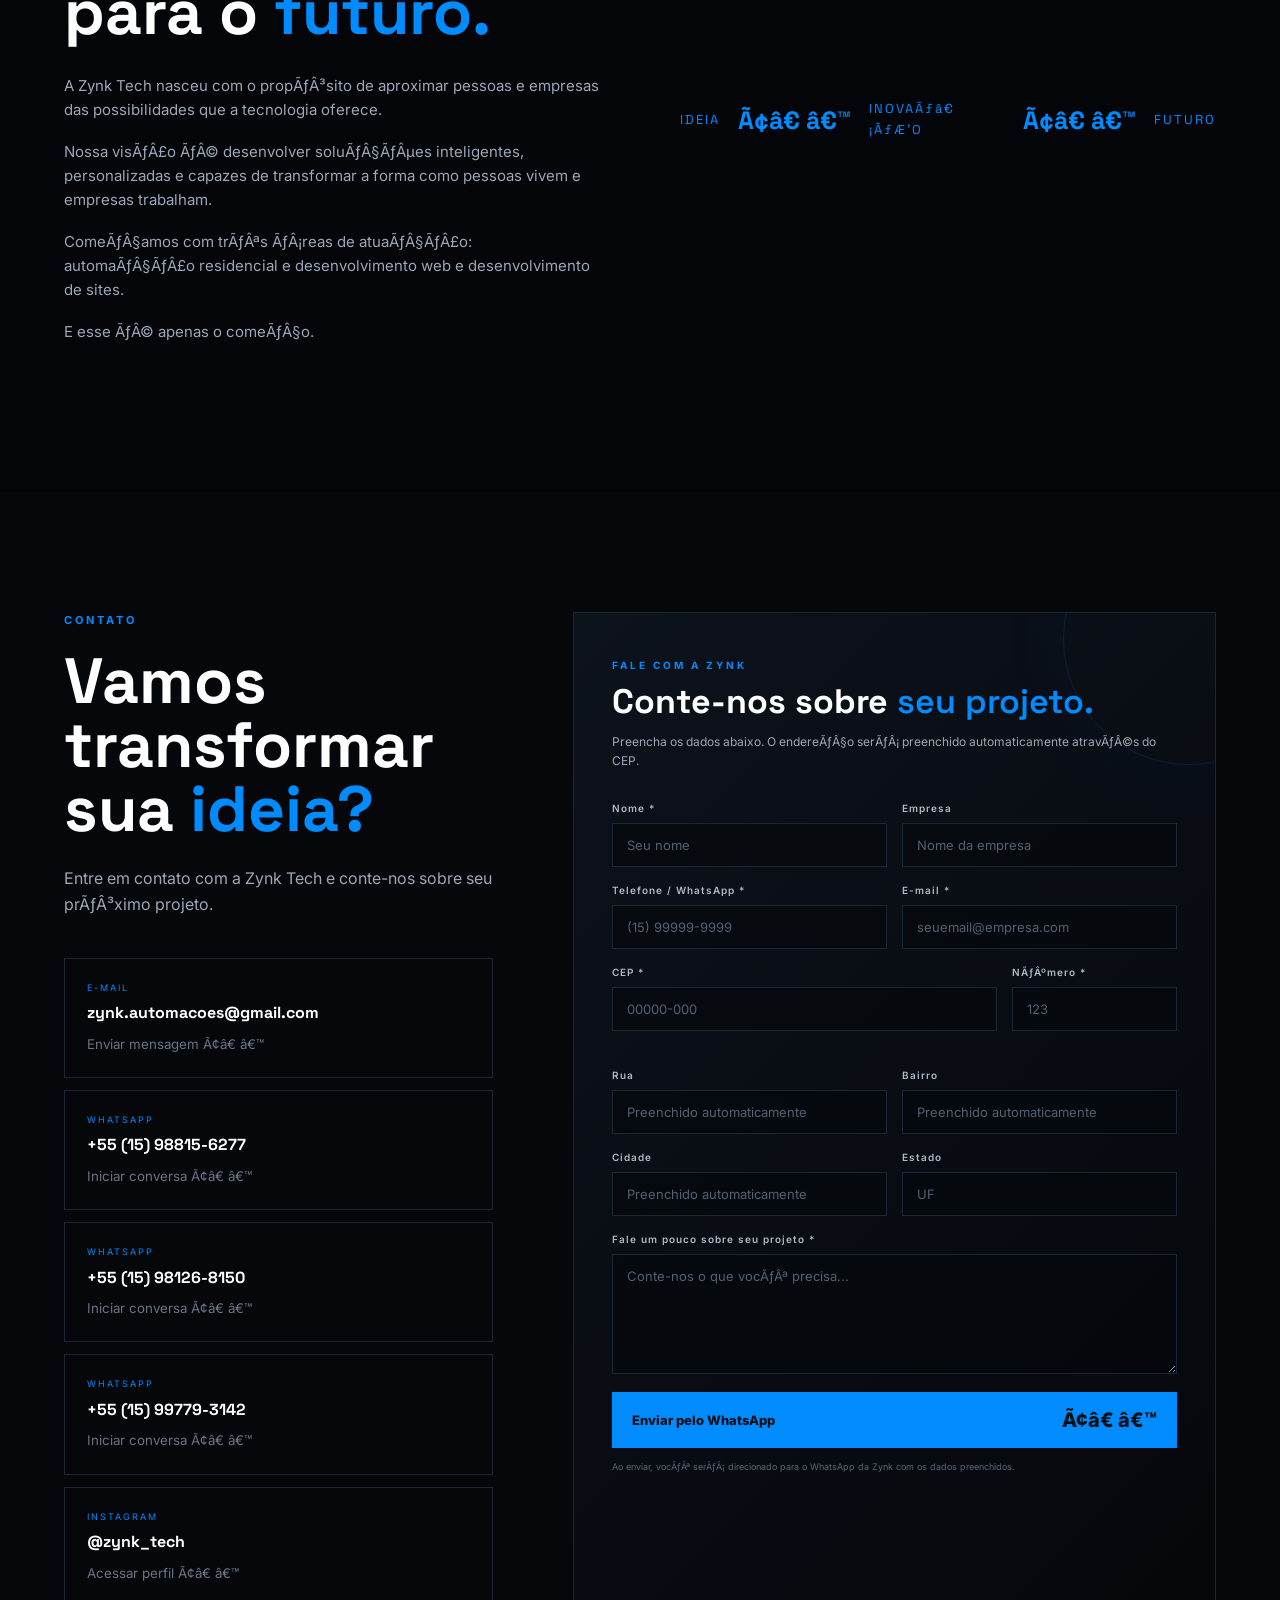
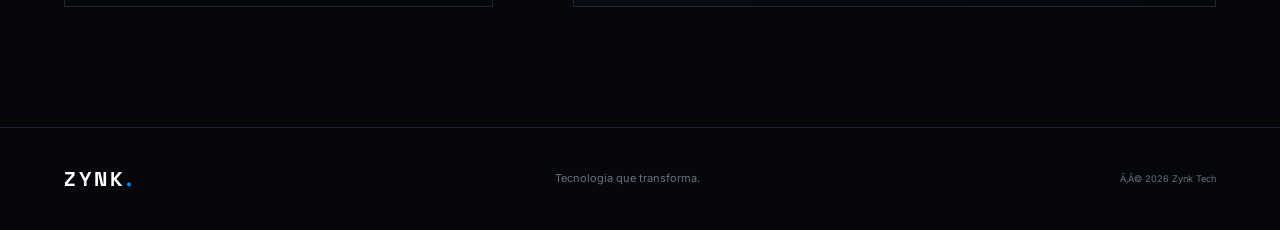
==== commit a0dbb93d: "fix: finaliza video logo e instagram" ====
--- a/index.html
+++ b/index.html
@@ -1,4 +1,4 @@
-<!DOCTYPE html>
+﻿<!DOCTYPE html>
 <html lang="pt-BR">
 
 <head>
@@ -21,10 +21,10 @@
         </a>
 
         <nav class="desktop-nav">
-            <a href="#inicio">Início</a>
-            <a href="#atuacao">Soluções</a>
+            <a href="#inicio">InÃƒÂ­cio</a>
+            <a href="#atuacao">SoluÃƒÂ§ÃƒÂµes</a>
             <a href="#projetos">Projetos</a>
-            <a href="#historia">História</a>
+            <a href="#historia">HistÃƒÂ³ria</a>
             <a href="#contato">Contato</a>
         </nav>
 
@@ -32,7 +32,7 @@
             Fale conosco
         </a>
 
-        <!-- MENU HAMBÚRGUER -->
+        <!-- MENU HAMBÃƒÅ¡RGUER -->
 
         <button
             class="menu-toggle"
@@ -50,14 +50,14 @@
 
         <nav class="mobile-nav">
 
-            <a href="#inicio">Início</a>
-            <a href="#atuacao">Soluções</a>
+            <a href="#inicio">InÃƒÂ­cio</a>
+            <a href="#atuacao">SoluÃƒÂ§ÃƒÂµes</a>
             <a href="#projetos">Projetos</a>
-            <a href="#historia">História</a>
+            <a href="#historia">HistÃƒÂ³ria</a>
             <a href="#contato">Contato</a>
 
             <a href="#contato" class="mobile-contact-button">
-                Fale conosco →
+                Fale conosco Ã¢â€ â€™
             </a>
 
         </nav>
@@ -72,7 +72,7 @@
         <div class="hero-content">
 
             <p class="tag">
-                AUTOMAÇÃO • TECNOLOGIA • INOVAÇÃO
+                AUTOMAÃƒâ€¡ÃƒÆ’O Ã¢â‚¬Â¢ TECNOLOGIA Ã¢â‚¬Â¢ INOVAÃƒâ€¡ÃƒÆ’O
             </p>
 
             <h1>
@@ -81,15 +81,15 @@
             </h1>
 
             <p class="hero-description">
-                Desenvolvemos soluções inteligentes para residências,
-                indústrias e empresas que querem transformar ideias
+                Desenvolvemos soluÃƒÂ§ÃƒÂµes inteligentes para residÃƒÂªncias,
+                indÃƒÂºstrias e empresas que querem transformar ideias
                 em tecnologia.
             </p>
 
             <div class="hero-buttons">
 
                 <a href="#atuacao" class="button primary">
-                    Conheça nossas soluções →
+                    ConheÃƒÂ§a nossas soluÃƒÂ§ÃƒÂµes Ã¢â€ â€™
                 </a>
 
                 <a href="#contato" class="button secondary">
@@ -167,7 +167,7 @@
       </section>
 
 
-    <!-- ================= ÁREAS DE ATUAÇÃO ================= -->
+    <!-- ================= ÃƒÂREAS DE ATUAÃƒâ€¡ÃƒÆ’O ================= -->
 
     <section id="atuacao" class="sector-section">
 
@@ -176,19 +176,19 @@
             <div>
 
                 <p class="tag">
-                    ÁREAS DE ATUAÇÃO
+                    ÃƒÂREAS DE ATUAÃƒâ€¡ÃƒÆ’O
                 </p>
 
                 <h2>
                     Tecnologia aplicada
-                    <span>à realidade.</span>
+                    <span>ÃƒÂ  realidade.</span>
                 </h2>
 
             </div>
 
             <p>
-                Atuamos em diferentes áreas da tecnologia,
-                criando soluções personalizadas para cada
+                Atuamos em diferentes ÃƒÂ¡reas da tecnologia,
+                criando soluÃƒÂ§ÃƒÂµes personalizadas para cada
                 necessidade.
             </p>
 
@@ -256,28 +256,91 @@
         </div>
 
 
-        <!-- ================= ÁREA DOS SETORES ================= -->
-
-        <div class="sector-display">
-
+        <!-- ================= ÃƒÂREA DOS SETORES ================= -->
+
+                        <div class="sector-display">
 
             <!-- ================= RESIDENCIAL ================= -->
 
-
-
-
-            <!-- ================= SITES ================= -->
-
             <article
-                class="sector-panel"
-                data-panel="sites">
+                class="sector-panel active"
+                data-panel="residencial">
 
                 <video
                     class="sector-video"
                     muted
                     loop
                     playsinline
-                    preload="metadata">
+                    autoplay
+                    preload="auto">
+
+                    <source
+                        src="videos/smart-city-otimizado.mp4"
+                        type="video/mp4">
+
+                </video>
+
+                <div class="sector-overlay"></div>
+
+                <div class="sector-content">
+
+                    <div class="sector-top">
+
+                        <span class="sector-number">
+                            01
+                        </span>
+
+                        <span class="sector-category">
+                            ZYNK HOME
+                        </span>
+
+                    </div>
+
+                    <div class="sector-main-text">
+
+                        <p class="sector-small-title">
+                            AUTOMAÇÃO RESIDENCIAL
+                        </p>
+
+                        <h3>
+                            Sua casa,
+                            <span>mais inteligente.</span>
+                        </h3>
+
+                        <p class="sector-description">
+                            Tecnologia para transformar sua casa em um ambiente
+                            mais inteligente, conectado e eficiente.
+                        </p>
+
+                        <ul class="sector-list">
+
+                            <li>Iluminação inteligente</li>
+                            <li>Controle de ambientes</li>
+                            <li>Automação residencial</li>
+                            <li>Soluções personalizadas</li>
+
+                        </ul>
+
+                    </div>
+
+                </div>
+
+            </article>
+
+
+            <!-- ================= SITES ================= -->
+
+            <article
+                class="sector-panel"
+                data-panel="sites">
+
+                <video
+                    class="sector-video"
+                    muted
+                    loop
+                    playsinline
+                    autoplay
+                    preload="auto">
 
                     <source
                         src="videos/web-otimizado.mp4"
@@ -292,7 +355,7 @@
                     <div class="sector-top">
 
                         <span class="sector-number">
-                            03
+                            02
                         </span>
 
                         <span class="sector-category">
@@ -300,7 +363,6 @@
                         </span>
 
                     </div>
-
 
                     <div class="sector-main-text">
 
@@ -352,14 +414,14 @@
                 </p>
 
                 <h2>
-                    O próximo projeto
+                    O prÃƒÂ³ximo projeto
                     <span>pode ser nosso.</span>
                 </h2>
 
             </div>
 
             <p>
-                A Zynk está sempre buscando novas ideias,
+                A Zynk estÃƒÂ¡ sempre buscando novas ideias,
                 tecnologias e oportunidades para expandir
                 seu ecossistema.
             </p>
@@ -380,7 +442,7 @@
                 </h3>
 
                 <p>
-                    Uma nova solução Zynk está sendo desenvolvida.
+                    Uma nova soluÃƒÂ§ÃƒÂ£o Zynk estÃƒÂ¡ sendo desenvolvida.
                 </p>
 
             </div>
@@ -414,7 +476,7 @@
                 </h3>
 
                 <p>
-                    Novos projetos e empresas poderão
+                    Novos projetos e empresas poderÃƒÂ£o
                     fazer parte da Zynk.
                 </p>
 
@@ -425,14 +487,14 @@
     </section>
 
 
-    <!-- ================= HISTÓRIA ================= -->
+    <!-- ================= HISTÃƒâ€œRIA ================= -->
 
     <section id="historia" class="history">
 
         <div class="history-content">
 
             <p class="tag">
-                NOSSA HISTÓRIA
+                NOSSA HISTÃƒâ€œRIA
             </p>
 
             <h2>
@@ -441,25 +503,25 @@
             </h2>
 
             <p>
-                A Zynk Tech nasceu com o propósito de
+                A Zynk Tech nasceu com o propÃƒÂ³sito de
                 aproximar pessoas e empresas das possibilidades
                 que a tecnologia oferece.
             </p>
 
             <p>
-                Nossa visão é desenvolver soluções inteligentes,
+                Nossa visÃƒÂ£o ÃƒÂ© desenvolver soluÃƒÂ§ÃƒÂµes inteligentes,
                 personalizadas e capazes de transformar a forma
                 como pessoas vivem e empresas trabalham.
             </p>
 
             <p>
-                Começamos com três áreas de atuação:
-                automação residencial e desenvolvimento web
+                ComeÃƒÂ§amos com trÃƒÂªs ÃƒÂ¡reas de atuaÃƒÂ§ÃƒÂ£o:
+                automaÃƒÂ§ÃƒÂ£o residencial e desenvolvimento web
                 e desenvolvimento de sites.
             </p>
 
             <p>
-                E esse é apenas o começo.
+                E esse ÃƒÂ© apenas o comeÃƒÂ§o.
             </p>
 
         </div>
@@ -471,11 +533,11 @@
 
                 <span>IDEIA</span>
 
-                <strong>→</strong>
-
-                <span>INOVAÇÃO</span>
-
-                <strong>→</strong>
+                <strong>Ã¢â€ â€™</strong>
+
+                <span>INOVAÃƒâ€¡ÃƒÆ’O</span>
+
+                <strong>Ã¢â€ â€™</strong>
 
                 <span>FUTURO</span>
 
@@ -503,7 +565,7 @@
 
             <p>
                 Entre em contato com a Zynk Tech
-                e conte-nos sobre seu próximo projeto.
+                e conte-nos sobre seu prÃƒÂ³ximo projeto.
             </p>
 
 
@@ -526,7 +588,7 @@
                     </strong>
 
                     <small>
-                        Enviar mensagem →
+                        Enviar mensagem Ã¢â€ â€™
                     </small>
 
                 </a>
@@ -549,7 +611,7 @@
                     </strong>
 
                     <small>
-                        Iniciar conversa →
+                        Iniciar conversa Ã¢â€ â€™
                     </small>
 
                 </a>
@@ -572,7 +634,7 @@
                     </strong>
 
                     <small>
-                        Iniciar conversa →
+                        Iniciar conversa Ã¢â€ â€™
                     </small>
 
                 </a>
@@ -595,7 +657,7 @@
                     </strong>
 
                     <small>
-                        Iniciar conversa →
+                        Iniciar conversa Ã¢â€ â€™
                     </small>
 
                 </a>
@@ -604,7 +666,7 @@
                 <!-- INSTAGRAM -->
 
                 <a
-                    href="https://www.instagram.com/zynk.automacoes/"
+                    href="https://www.instagram.com/zynk_tech/"
                     target="_blank"
                     rel="noopener noreferrer"
                     class="contact-item">
@@ -614,11 +676,11 @@
                     </span>
 
                     <strong>
-                        @Zynk.Tech
+                        @zynk_tech
                     </strong>
 
                     <small>
-                        Acessar perfil →
+                        Acessar perfil Ã¢â€ â€™
                     </small>
 
                 </a>
@@ -628,7 +690,7 @@
         </div>
 
 
-        <!-- ================= FORMULÁRIO ================= -->
+        <!-- ================= FORMULÃƒÂRIO ================= -->
 
         <div class="contact-form-wrapper">
 
@@ -644,8 +706,8 @@
                 </h3>
 
                 <p>
-                    Preencha os dados abaixo. O endereço será
-                    preenchido automaticamente através do CEP.
+                    Preencha os dados abaixo. O endereÃƒÂ§o serÃƒÂ¡
+                    preenchido automaticamente atravÃƒÂ©s do CEP.
                 </p>
 
             </div>
@@ -755,7 +817,7 @@
                     <div class="form-group number-field">
 
                         <label for="numero">
-                            Número *
+                            NÃƒÂºmero *
                         </label>
 
                         <input
@@ -856,7 +918,7 @@
                         id="mensagem"
                         name="mensagem"
                         rows="5"
-                        placeholder="Conte-nos o que você precisa..."
+                        placeholder="Conte-nos o que vocÃƒÂª precisa..."
                         required></textarea>
 
                 </div>
@@ -867,13 +929,13 @@
                     class="form-submit">
 
                     Enviar pelo WhatsApp
-                    <span>→</span>
+                    <span>Ã¢â€ â€™</span>
 
                 </button>
 
 
                 <p class="form-note">
-                    Ao enviar, você será direcionado para o WhatsApp
+                    Ao enviar, vocÃƒÂª serÃƒÂ¡ direcionado para o WhatsApp
                     da Zynk com os dados preenchidos.
                 </p>
 
@@ -897,7 +959,7 @@
         </p>
 
         <small>
-            © 2026 Zynk Tech
+            Ã‚Â© 2026 Zynk Tech
         </small>
 
     </footer>
@@ -907,4 +969,11 @@
 
 </body>
 
-</html>+</html>
+
+
+
+
+
+
+
--- a/style.css
+++ b/style.css
@@ -1,10 +1,10 @@
-@import url(
+﻿@import url(
     'https://fonts.googleapis.com/css2?family=Inter:wght@400;500;600;700;800&family=Space+Grotesk:wght@400;500;600;700&display=swap'
 );
 
 
 /* =====================================================
-   CONFIGURAÇÕES
+   CONFIGURAÃ‡Ã•ES
 ===================================================== */
 
 :root {
@@ -227,7 +227,7 @@
 
 
 /* =====================================================
-   MENU HAMBÚRGUER
+   MENU HAMBÃšRGUER
 ===================================================== */
 
 .menu-toggle {
@@ -847,7 +847,7 @@
 }
 
 
-/* ÍCONES */
+/* ÃCONES */
 
 .tab-icon {
 
@@ -897,7 +897,7 @@
 
 
 /* =====================================================
-   ÁREA DO CONTEÚDO
+   ÃREA DO CONTEÃšDO
 ===================================================== */
 
 .sector-display {
@@ -918,7 +918,7 @@
 
 
 /* =====================================================
-   PAINÉIS
+   PAINÃ‰IS
 ===================================================== */
 
 .sector-panel {
@@ -952,7 +952,7 @@
 
 
 /* =====================================================
-   VÍDEO
+   VÃDEO
 ===================================================== */
 
 .sector-video {
@@ -1008,7 +1008,7 @@
 
 
 /* =====================================================
-   CONTEÚDO SOBRE O VÍDEO
+   CONTEÃšDO SOBRE O VÃDEO
 ===================================================== */
 
 .sector-content {
@@ -1192,7 +1192,7 @@
 
 
 /* =====================================================
-   SEÇÕES
+   SEÃ‡Ã•ES
 ===================================================== */
 
 .section {
@@ -1342,7 +1342,7 @@
 
 
 /* =====================================================
-   HISTÓRIA
+   HISTÃ“RIA
 ===================================================== */
 
 .history {
@@ -1678,7 +1678,7 @@
 
 
 /* =====================================================
-   FORMULÁRIO
+   FORMULÃRIO
 ===================================================== */
 
 .contact-form-wrapper {
@@ -2017,7 +2017,7 @@
 
 
 /* =====================================================
-   RESPONSIVIDADE — TABLET / MOBILE
+   RESPONSIVIDADE â€” TABLET / MOBILE
 ===================================================== */
 
 @media (max-width: 1000px) {
@@ -2640,3 +2640,21 @@
         display: none;
     }
 }
+
+/* =================================================
+   LOGO ZYNK TECH â€” INTEGRACAO VISUAL
+   ================================================= */
+
+.header-logo img,
+.logo img,
+.site-logo img {
+    background: transparent !important;
+}
+
+/* ZYNK TECH - INTEGRACAO DO LOGO */
+img[src*="logo-zynk-tech.png"] {
+    background: transparent !important;
+display: block;
+}
+
+
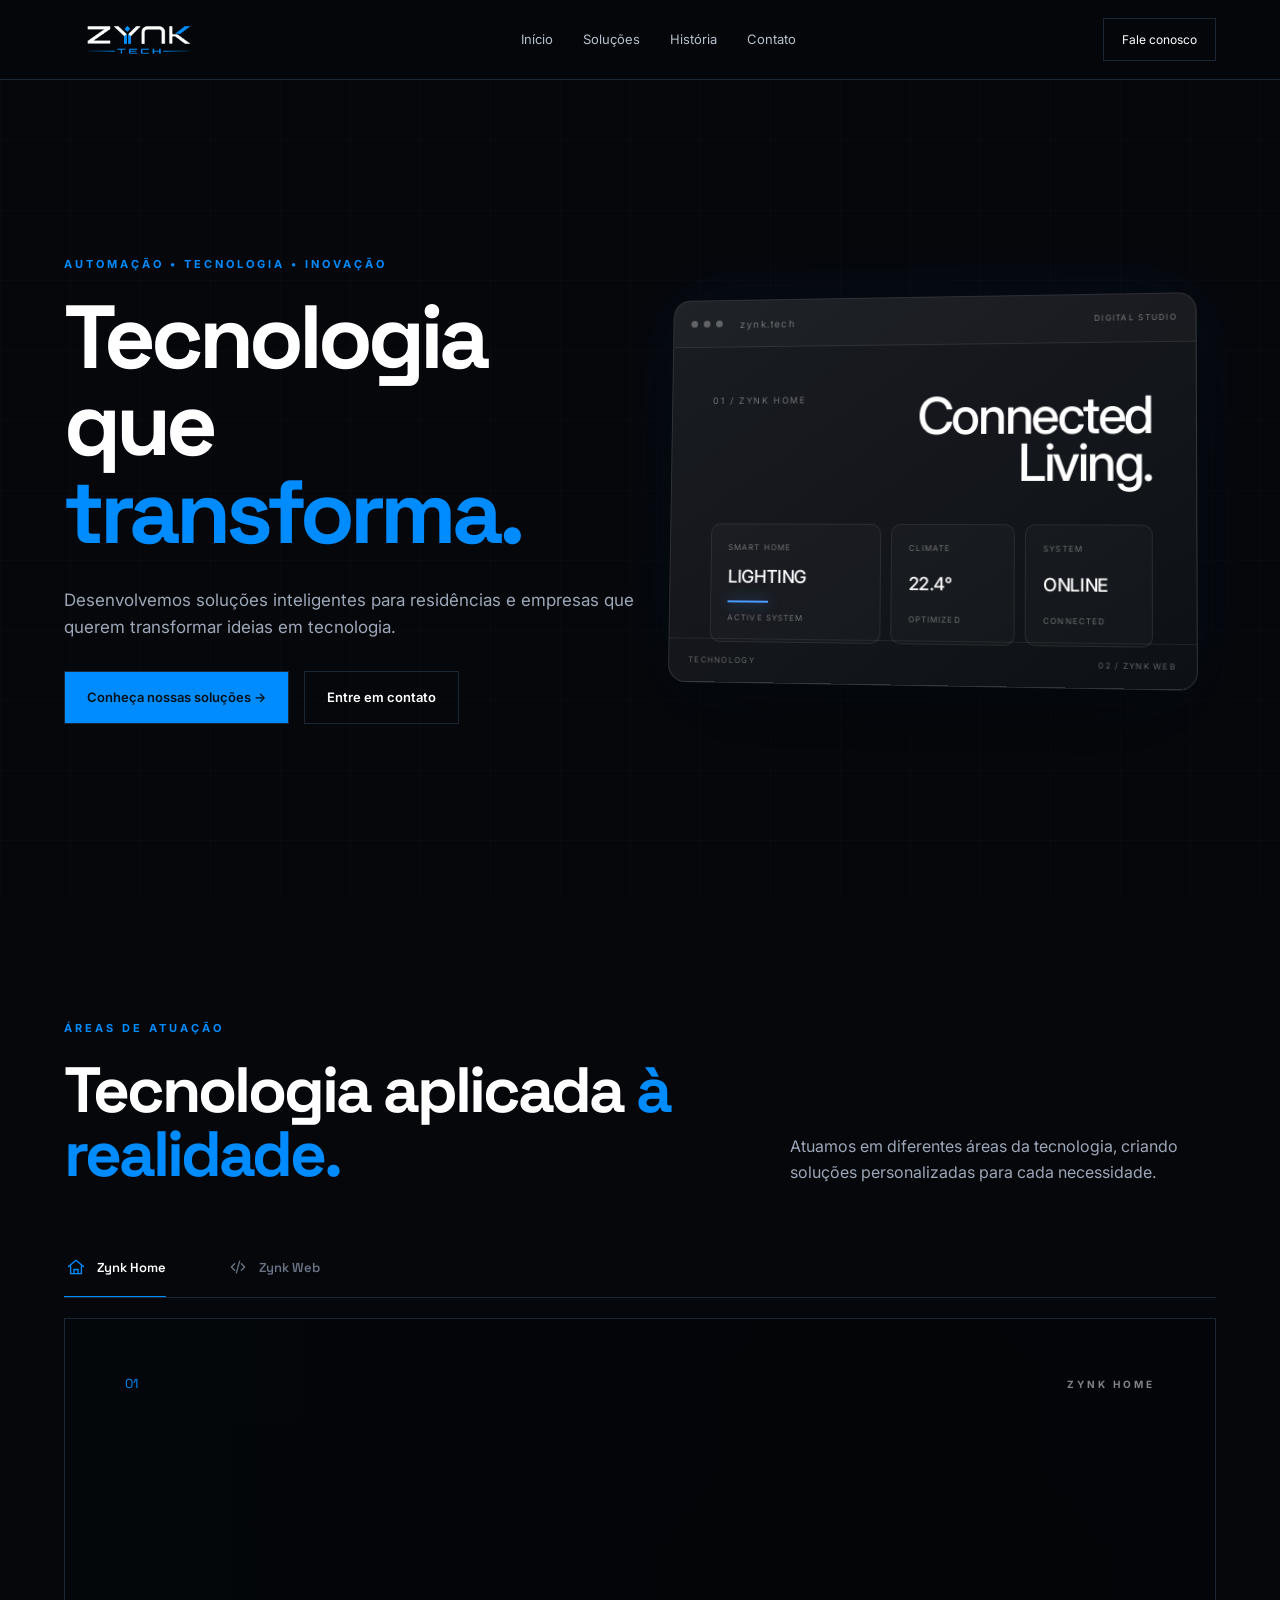
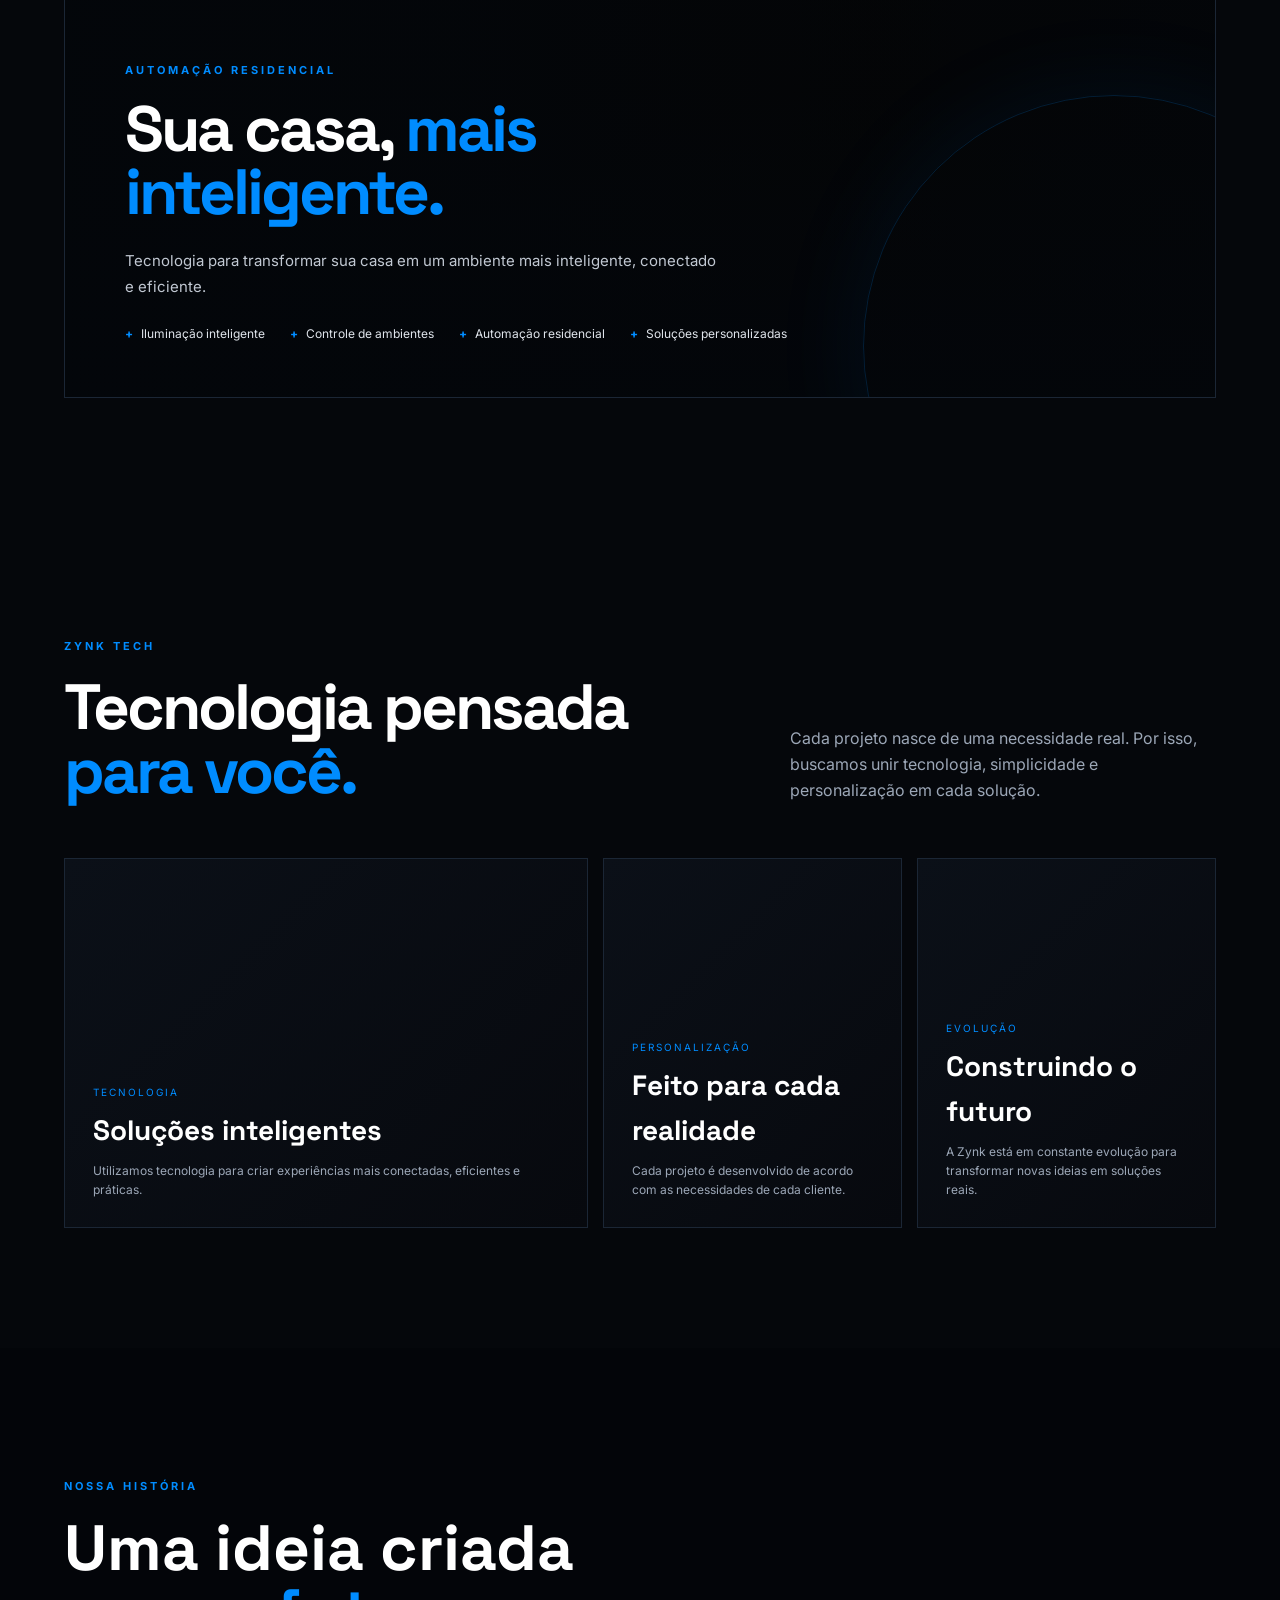
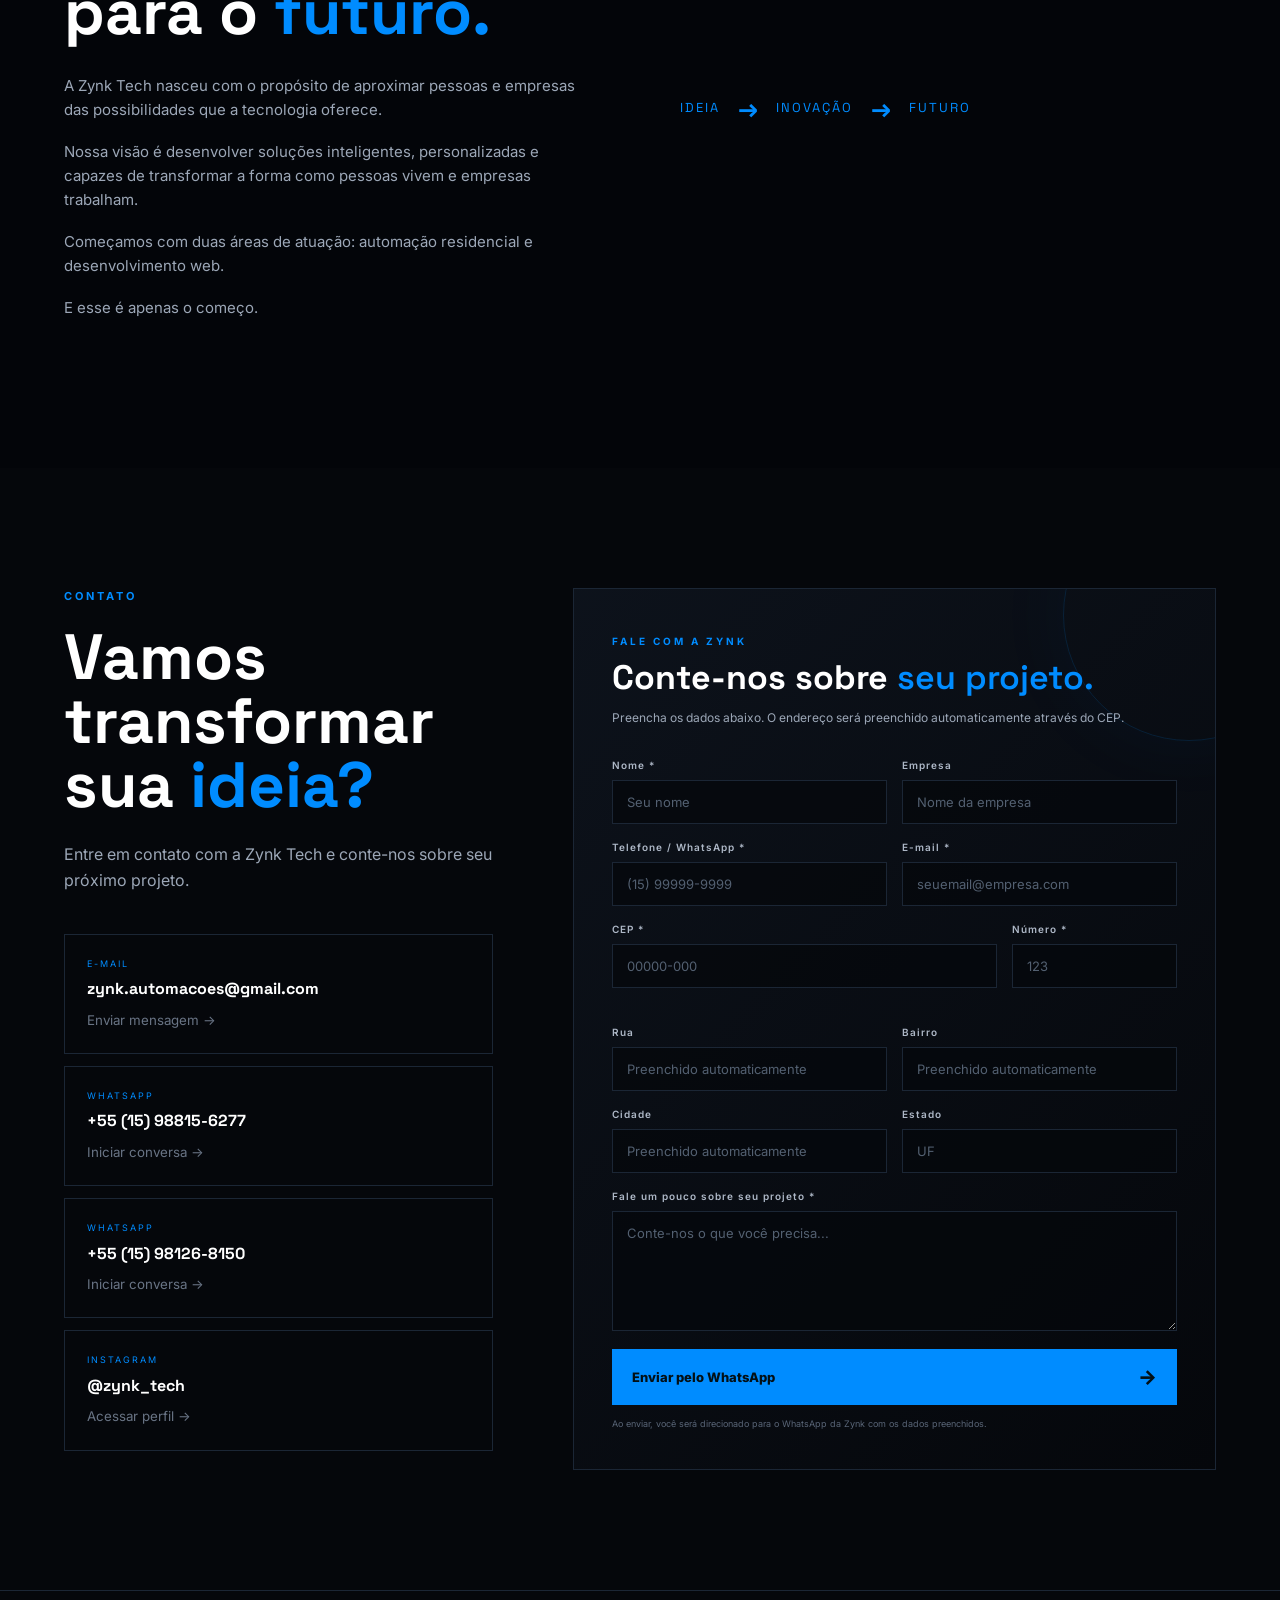
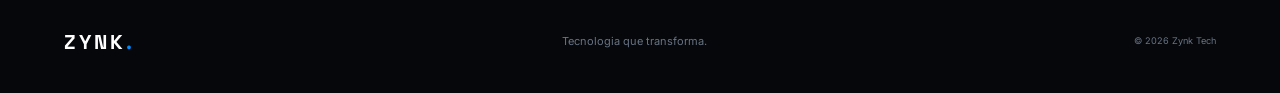
==== commit 51521810: "atualiza site Zynk Tech" ====
--- a/index.html
+++ b/index.html
@@ -21,10 +21,9 @@
         </a>
 
         <nav class="desktop-nav">
-            <a href="#inicio">InÃƒÂ­cio</a>
-            <a href="#atuacao">SoluÃƒÂ§ÃƒÂµes</a>
-            <a href="#projetos">Projetos</a>
-            <a href="#historia">HistÃƒÂ³ria</a>
+            <a href="#inicio">Início</a>
+            <a href="#atuacao">Soluções</a>
+            <a href="#historia">História</a>
             <a href="#contato">Contato</a>
         </nav>
 
@@ -32,7 +31,7 @@
             Fale conosco
         </a>
 
-        <!-- MENU HAMBÃƒÅ¡RGUER -->
+        <!-- MENU HAMBÚRGUER -->
 
         <button
             class="menu-toggle"
@@ -50,14 +49,13 @@
 
         <nav class="mobile-nav">
 
-            <a href="#inicio">InÃƒÂ­cio</a>
-            <a href="#atuacao">SoluÃƒÂ§ÃƒÂµes</a>
-            <a href="#projetos">Projetos</a>
-            <a href="#historia">HistÃƒÂ³ria</a>
+            <a href="#inicio">Início</a>
+            <a href="#atuacao">Soluções</a>
+            <a href="#historia">História</a>
             <a href="#contato">Contato</a>
 
             <a href="#contato" class="mobile-contact-button">
-                Fale conosco Ã¢â€ â€™
+                Fale conosco →
             </a>
 
         </nav>
@@ -72,7 +70,7 @@
         <div class="hero-content">
 
             <p class="tag">
-                AUTOMAÃƒâ€¡ÃƒÆ’O Ã¢â‚¬Â¢ TECNOLOGIA Ã¢â‚¬Â¢ INOVAÃƒâ€¡ÃƒÆ’O
+                AUTOMAÇÃO • TECNOLOGIA • INOVAÇÃO
             </p>
 
             <h1>
@@ -81,15 +79,14 @@
             </h1>
 
             <p class="hero-description">
-                Desenvolvemos soluÃƒÂ§ÃƒÂµes inteligentes para residÃƒÂªncias,
-                indÃƒÂºstrias e empresas que querem transformar ideias
+                Desenvolvemos soluções inteligentes para residências e empresas que querem transformar ideias
                 em tecnologia.
             </p>
 
             <div class="hero-buttons">
 
                 <a href="#atuacao" class="button primary">
-                    ConheÃƒÂ§a nossas soluÃƒÂ§ÃƒÂµes Ã¢â€ â€™
+                    Conheça nossas soluções →
                 </a>
 
                 <a href="#contato" class="button secondary">
@@ -105,69 +102,86 @@
 
         <div class="hero-visual">
 
-    <div class="showcase-browser">
-
-        <div class="showcase-topbar">
-            <div class="browser-dots">
-                <span></span>
-                <span></span>
-                <span></span>
+            <div class="showcase-browser">
+
+                <div class="showcase-topbar">
+
+                    <div class="browser-dots">
+                        <span></span>
+                        <span></span>
+                        <span></span>
+                    </div>
+
+                    <div class="browser-address">
+                        zynk.tech
+                    </div>
+
+                    <span class="showcase-status">
+                        DIGITAL STUDIO
+                    </span>
+
+                </div>
+
+                <div class="showcase-content">
+
+                    <div class="showcase-heading">
+                        <span>01 / ZYNK HOME</span>
+                        <strong>Connected<br>Living.</strong>
+                    </div>
+
+                    <div class="showcase-grid">
+
+                        <div class="showcase-panel showcase-panel-main">
+
+                            <span>SMART HOME</span>
+
+                            <strong>LIGHTING</strong>
+
+                            <div class="showcase-line"></div>
+
+                            <small>ACTIVE SYSTEM</small>
+
+                        </div>
+
+                        <div class="showcase-panel">
+
+                            <span>CLIMATE</span>
+
+                            <strong>22.4°</strong>
+
+                            <small>OPTIMIZED</small>
+
+                        </div>
+
+                        <div class="showcase-panel">
+
+                            <span>SYSTEM</span>
+
+                            <strong>ONLINE</strong>
+
+                            <small>CONNECTED</small>
+
+                        </div>
+
+                    </div>
+
+                </div>
+
+                <div class="showcase-footer">
+
+                    <span>TECHNOLOGY</span>
+                    <span>02 / ZYNK WEB</span>
+
+                </div>
+
             </div>
 
-            <div class="browser-address">
-                zynk.tech
-            </div>
-
-            <span class="showcase-status">
-                DIGITAL STUDIO
-            </span>
-        </div>
-
-        <div class="showcase-content">
-
-            <div class="showcase-heading">
-                <span>01 / ZYNK HOME</span>
-                <strong>Connected<br>Living.</strong>
-            </div>
-
-            <div class="showcase-grid">
-
-                <div class="showcase-panel showcase-panel-main">
-                    <span>SMART HOME</span>
-                    <strong>LIGHTING</strong>
-                    <div class="showcase-line"></div>
-                    <small>ACTIVE SYSTEM</small>
-                </div>
-
-                <div class="showcase-panel">
-                    <span>CLIMATE</span>
-                    <strong>22.4?</strong>
-                    <small>OPTIMIZED</small>
-                </div>
-
-                <div class="showcase-panel">
-                    <span>SYSTEM</span>
-                    <strong>ONLINE</strong>
-                    <small>CONNECTED</small>
-                </div>
-
-            </div>
-
-        </div>
-
-        <div class="showcase-footer">
-            <span>TECHNOLOGY</span>
-            <span>02 / ZYNK WEB</span>
-        </div>
-
-    </div>
-
-</div>
-
-      </section>
-
-
-    <!-- ================= ÃƒÂREAS DE ATUAÃƒâ€¡ÃƒÆ’O ================= -->
+        </div>
+
+    </section>
+
+
+    <!-- ================= ÁREAS DE ATUAÇÃO ================= -->
 
     <section id="atuacao" class="sector-section">
 
@@ -176,19 +190,19 @@
             <div>
 
                 <p class="tag">
-                    ÃƒÂREAS DE ATUAÃƒâ€¡ÃƒÆ’O
+                    ÁREAS DE ATUAÇÃO
                 </p>
 
                 <h2>
                     Tecnologia aplicada
-                    <span>ÃƒÂ  realidade.</span>
+                    <span>à realidade.</span>
                 </h2>
 
             </div>
 
             <p>
-                Atuamos em diferentes ÃƒÂ¡reas da tecnologia,
-                criando soluÃƒÂ§ÃƒÂµes personalizadas para cada
+                Atuamos em diferentes áreas da tecnologia,
+                criando soluções personalizadas para cada
                 necessidade.
             </p>
 
@@ -225,9 +239,6 @@
             </button>
 
 
-
-
-
             <!-- WEB -->
 
             <button
@@ -256,9 +267,9 @@
         </div>
 
 
-        <!-- ================= ÃƒÂREA DOS SETORES ================= -->
-
-                        <div class="sector-display">
+        <!-- ================= ÁREA DOS SETORES ================= -->
+
+        <div class="sector-display">
 
             <!-- ================= RESIDENCIAL ================= -->
 
@@ -399,85 +410,82 @@
         </div>
 
     </section>
-
-
-    <!-- ================= PROJETOS ================= -->
-
-    <section id="projetos" class="section projects">
+    <!-- ================= DIFERENCIAIS ================= -->
+
+    <section id="diferenciais" class="section projects">
 
         <div class="section-header">
 
             <div>
 
                 <p class="tag">
-                    FUTURO
+                    ZYNK TECH
                 </p>
 
                 <h2>
-                    O prÃƒÂ³ximo projeto
-                    <span>pode ser nosso.</span>
+                    Tecnologia pensada
+                    <span>para você.</span>
                 </h2>
 
             </div>
 
             <p>
-                A Zynk estÃƒÂ¡ sempre buscando novas ideias,
-                tecnologias e oportunidades para expandir
-                seu ecossistema.
-            </p>
-
-        </div>
-
+                Cada projeto nasce de uma necessidade real.
+                Por isso, buscamos unir tecnologia, simplicidade
+                e personalização em cada solução.
+            </p>
+
+        </div>
 
         <div class="project-grid">
 
             <div class="project-card large">
 
                 <span>
-                    PROJETO 01
+                    TECNOLOGIA
                 </span>
 
                 <h3>
-                    Em breve
+                    Soluções inteligentes
                 </h3>
 
                 <p>
-                    Uma nova soluÃƒÂ§ÃƒÂ£o Zynk estÃƒÂ¡ sendo desenvolvida.
+                    Utilizamos tecnologia para criar experiências
+                    mais conectadas, eficientes e práticas.
                 </p>
 
             </div>
 
-
             <div class="project-card">
 
                 <span>
-                    PROJETO 02
+                    PERSONALIZAÇÃO
                 </span>
 
                 <h3>
-                    Em breve
+                    Feito para cada realidade
                 </h3>
 
                 <p>
-                    Novidades chegando.
+                    Cada projeto é desenvolvido de acordo com
+                    as necessidades de cada cliente.
                 </p>
 
             </div>
 
-
             <div class="project-card">
 
                 <span>
-                    PARCERIAS
+                    EVOLUÇÃO
                 </span>
 
                 <h3>
-                    Em breve
+                    Construindo o futuro
                 </h3>
 
                 <p>
-                    Novos projetos e empresas poderÃƒÂ£o
-                    fazer parte da Zynk.
+                    A Zynk está em constante evolução para
+                    transformar novas ideias em soluções reais.
                 </p>
 
             </div>
@@ -487,14 +495,16 @@
     </section>
 
 
-    <!-- ================= HISTÃƒâ€œRIA ================= -->
+
+
+    <!-- ================= HISTÓRIA ================= -->
 
     <section id="historia" class="history">
 
         <div class="history-content">
 
             <p class="tag">
-                NOSSA HISTÃƒâ€œRIA
+                NOSSA HISTÓRIA
             </p>
 
             <h2>
@@ -503,25 +513,24 @@
             </h2>
 
             <p>
-                A Zynk Tech nasceu com o propÃƒÂ³sito de
+                A Zynk Tech nasceu com o propósito de
                 aproximar pessoas e empresas das possibilidades
                 que a tecnologia oferece.
             </p>
 
             <p>
-                Nossa visÃƒÂ£o ÃƒÂ© desenvolver soluÃƒÂ§ÃƒÂµes inteligentes,
+                Nossa visão é desenvolver soluções inteligentes,
                 personalizadas e capazes de transformar a forma
                 como pessoas vivem e empresas trabalham.
             </p>
 
             <p>
-                ComeÃƒÂ§amos com trÃƒÂªs ÃƒÂ¡reas de atuaÃƒÂ§ÃƒÂ£o:
-                automaÃƒÂ§ÃƒÂ£o residencial e desenvolvimento web
-                e desenvolvimento de sites.
+                Começamos com duas áreas de atuação: automação residencial
+                e desenvolvimento web.
             </p>
 
             <p>
-                E esse ÃƒÂ© apenas o comeÃƒÂ§o.
+                E esse é apenas o começo.
             </p>
 
         </div>
@@ -533,11 +542,11 @@
 
                 <span>IDEIA</span>
 
-                <strong>Ã¢â€ â€™</strong>
-
-                <span>INOVAÃƒâ€¡ÃƒÆ’O</span>
-
-                <strong>Ã¢â€ â€™</strong>
+                <strong>→</strong>
+
+                <span>INOVAÇÃO</span>
+
+                <strong>→</strong>
 
                 <span>FUTURO</span>
 
@@ -565,7 +574,7 @@
 
             <p>
                 Entre em contato com a Zynk Tech
-                e conte-nos sobre seu prÃƒÂ³ximo projeto.
+                e conte-nos sobre seu próximo projeto.
             </p>
 
 
@@ -588,7 +597,7 @@
                     </strong>
 
                     <small>
-                        Enviar mensagem Ã¢â€ â€™
+                        Enviar mensagem →
                     </small>
 
                 </a>
@@ -611,7 +620,7 @@
                     </strong>
 
                     <small>
-                        Iniciar conversa Ã¢â€ â€™
+                        Iniciar conversa →
                     </small>
 
                 </a>
@@ -634,30 +643,7 @@
                     </strong>
 
                     <small>
-                        Iniciar conversa Ã¢â€ â€™
-                    </small>
-
-                </a>
-
-
-                <!-- TELEFONE 3 -->
-
-                <a
-                    href="https://wa.me/5515997793142"
-                    target="_blank"
-                    rel="noopener noreferrer"
-                    class="contact-item">
-
-                    <span>
-                        WHATSAPP
-                    </span>
-
-                    <strong>
-                        +55 (15) 99779-3142
-                    </strong>
-
-                    <small>
-                        Iniciar conversa Ã¢â€ â€™
+                        Iniciar conversa →
                     </small>
 
                 </a>
@@ -680,7 +666,7 @@
                     </strong>
 
                     <small>
-                        Acessar perfil Ã¢â€ â€™
+                        Acessar perfil →
                     </small>
 
                 </a>
@@ -690,7 +676,7 @@
         </div>
 
 
-        <!-- ================= FORMULÃƒÂRIO ================= -->
+        <!-- ================= FORMULÁRIO ================= -->
 
         <div class="contact-form-wrapper">
 
@@ -706,8 +692,8 @@
                 </h3>
 
                 <p>
-                    Preencha os dados abaixo. O endereÃƒÂ§o serÃƒÂ¡
-                    preenchido automaticamente atravÃƒÂ©s do CEP.
+                    Preencha os dados abaixo. O endereço será
+                    preenchido automaticamente através do CEP.
                 </p>
 
             </div>
@@ -817,7 +803,7 @@
                     <div class="form-group number-field">
 
                         <label for="numero">
-                            NÃƒÂºmero *
+                            Número *
                         </label>
 
                         <input
@@ -918,7 +904,7 @@
                         id="mensagem"
                         name="mensagem"
                         rows="5"
-                        placeholder="Conte-nos o que vocÃƒÂª precisa..."
+                        placeholder="Conte-nos o que você precisa..."
                         required></textarea>
 
                 </div>
@@ -929,13 +915,13 @@
                     class="form-submit">
 
                     Enviar pelo WhatsApp
-                    <span>Ã¢â€ â€™</span>
+                    <span>→</span>
 
                 </button>
 
 
                 <p class="form-note">
-                    Ao enviar, vocÃƒÂª serÃƒÂ¡ direcionado para o WhatsApp
+                    Ao enviar, você será direcionado para o WhatsApp
                     da Zynk com os dados preenchidos.
                 </p>
 
@@ -959,7 +945,7 @@
         </p>
 
         <small>
-            Ã‚Â© 2026 Zynk Tech
+            © 2026 Zynk Tech
         </small>
 
     </footer>
@@ -972,8 +958,3 @@
 </html>
 
 
-
-
-
-
-
--- a/style.css
+++ b/style.css
@@ -4,7 +4,7 @@
 
 
 /* =====================================================
-   CONFIGURAÃ‡Ã•ES
+   CONFIGURAÇÕES
 ===================================================== */
 
 :root {
@@ -227,7 +227,7 @@
 
 
 /* =====================================================
-   MENU HAMBÃšRGUER
+   MENU HAMBÚRGUER
 ===================================================== */
 
 .menu-toggle {
@@ -847,7 +847,7 @@
 }
 
 
-/* ÃCONES */
+/* ÍCONES */
 
 .tab-icon {
 
@@ -897,7 +897,7 @@
 
 
 /* =====================================================
-   ÃREA DO CONTEÃšDO
+   ÁREA DO CONTEÚDO
 ===================================================== */
 
 .sector-display {
@@ -918,7 +918,7 @@
 
 
 /* =====================================================
-   PAINÃ‰IS
+   PAINÉIS
 ===================================================== */
 
 .sector-panel {
@@ -952,7 +952,7 @@
 
 
 /* =====================================================
-   VÃDEO
+   VÍDEO
 ===================================================== */
 
 .sector-video {
@@ -1008,7 +1008,7 @@
 
 
 /* =====================================================
-   CONTEÃšDO SOBRE O VÃDEO
+   CONTEÚDO SOBRE O VÍDEO
 ===================================================== */
 
 .sector-content {
@@ -1192,7 +1192,7 @@
 
 
 /* =====================================================
-   SEÃ‡Ã•ES
+   SEÇÕES
 ===================================================== */
 
 .section {
@@ -1342,7 +1342,7 @@
 
 
 /* =====================================================
-   HISTÃ“RIA
+   HISTÓRIA
 ===================================================== */
 
 .history {
@@ -1678,7 +1678,7 @@
 
 
 /* =====================================================
-   FORMULÃRIO
+   FORMULÁRIO
 ===================================================== */
 
 .contact-form-wrapper {
@@ -2017,7 +2017,7 @@
 
 
 /* =====================================================
-   RESPONSIVIDADE â€” TABLET / MOBILE
+   RESPONSIVIDADE — TABLET / MOBILE
 ===================================================== */
 
 @media (max-width: 1000px) {
@@ -2642,7 +2642,7 @@
 }
 
 /* =================================================
-   LOGO ZYNK TECH â€” INTEGRACAO VISUAL
+   LOGO ZYNK TECH — INTEGRAÇÃO VISUAL
    ================================================= */
 
 .header-logo img,
@@ -2658,3 +2658,5 @@
 }
 
 
+
+
